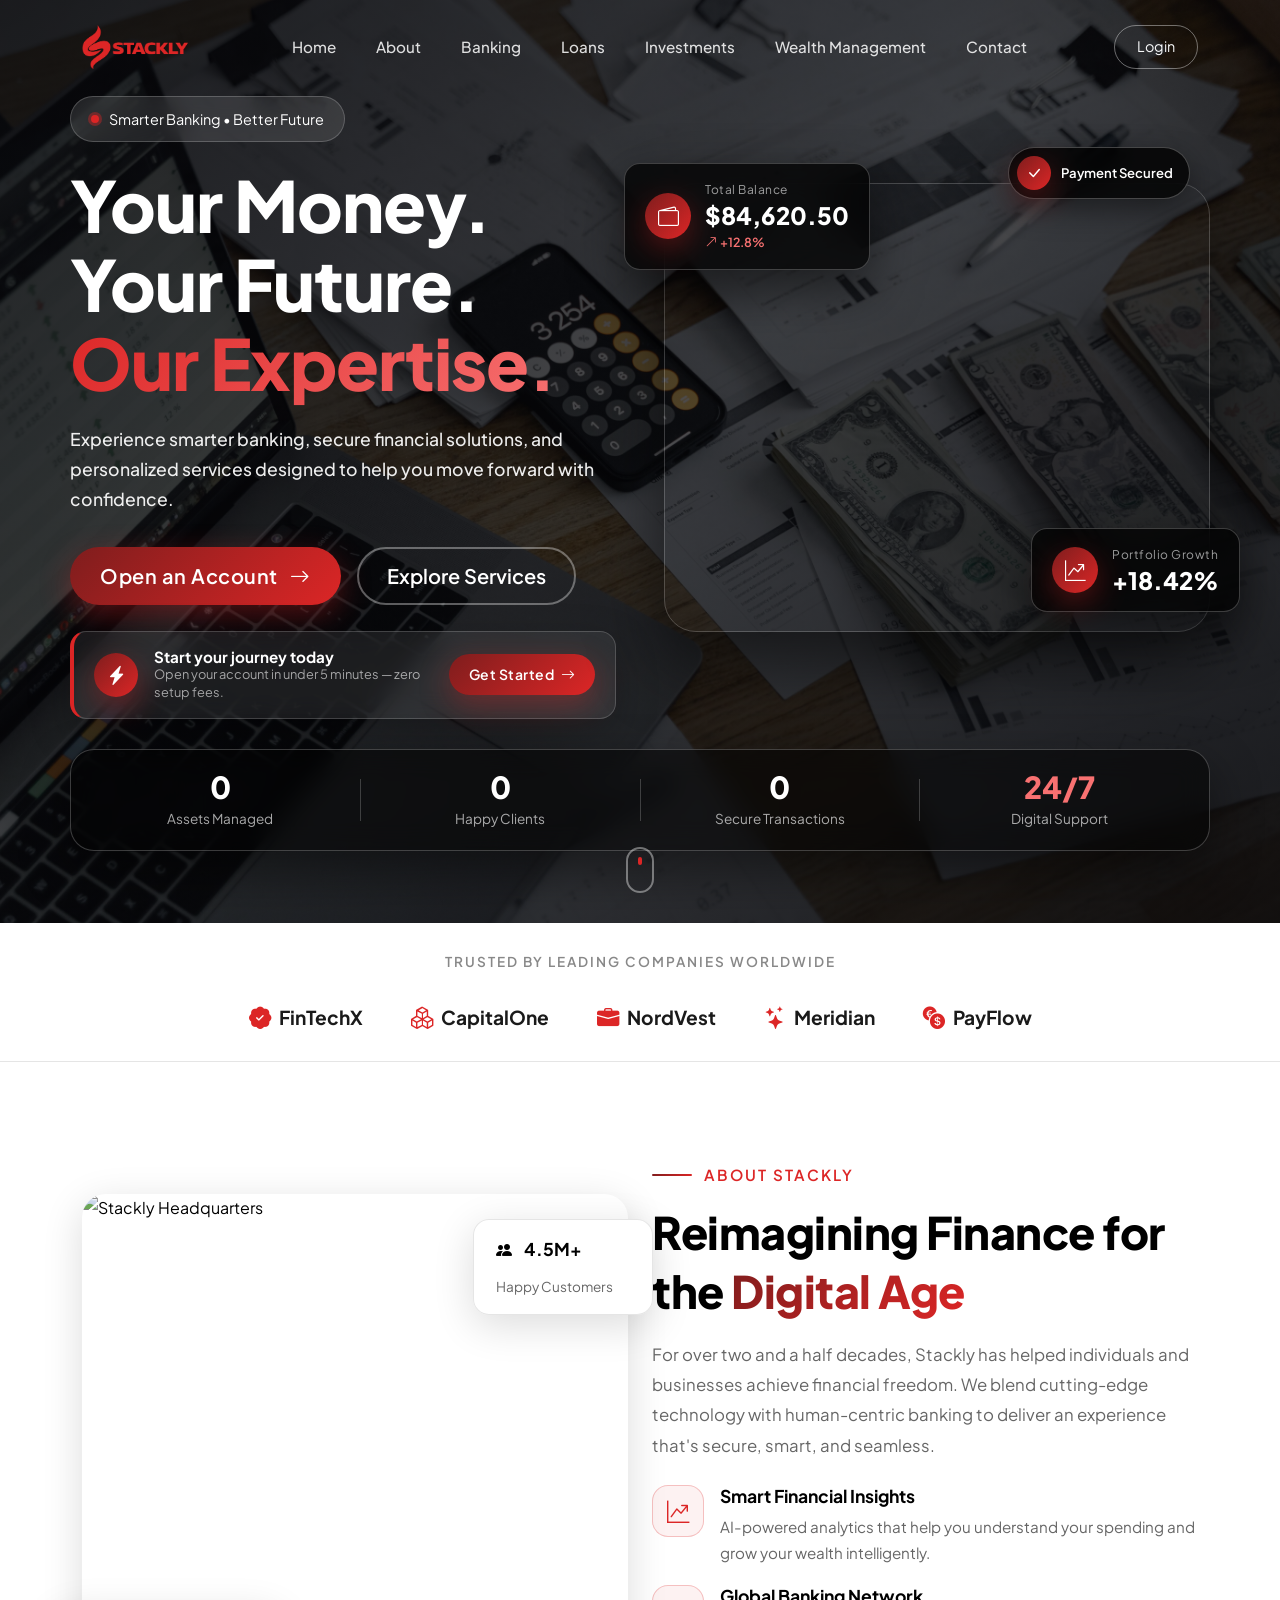
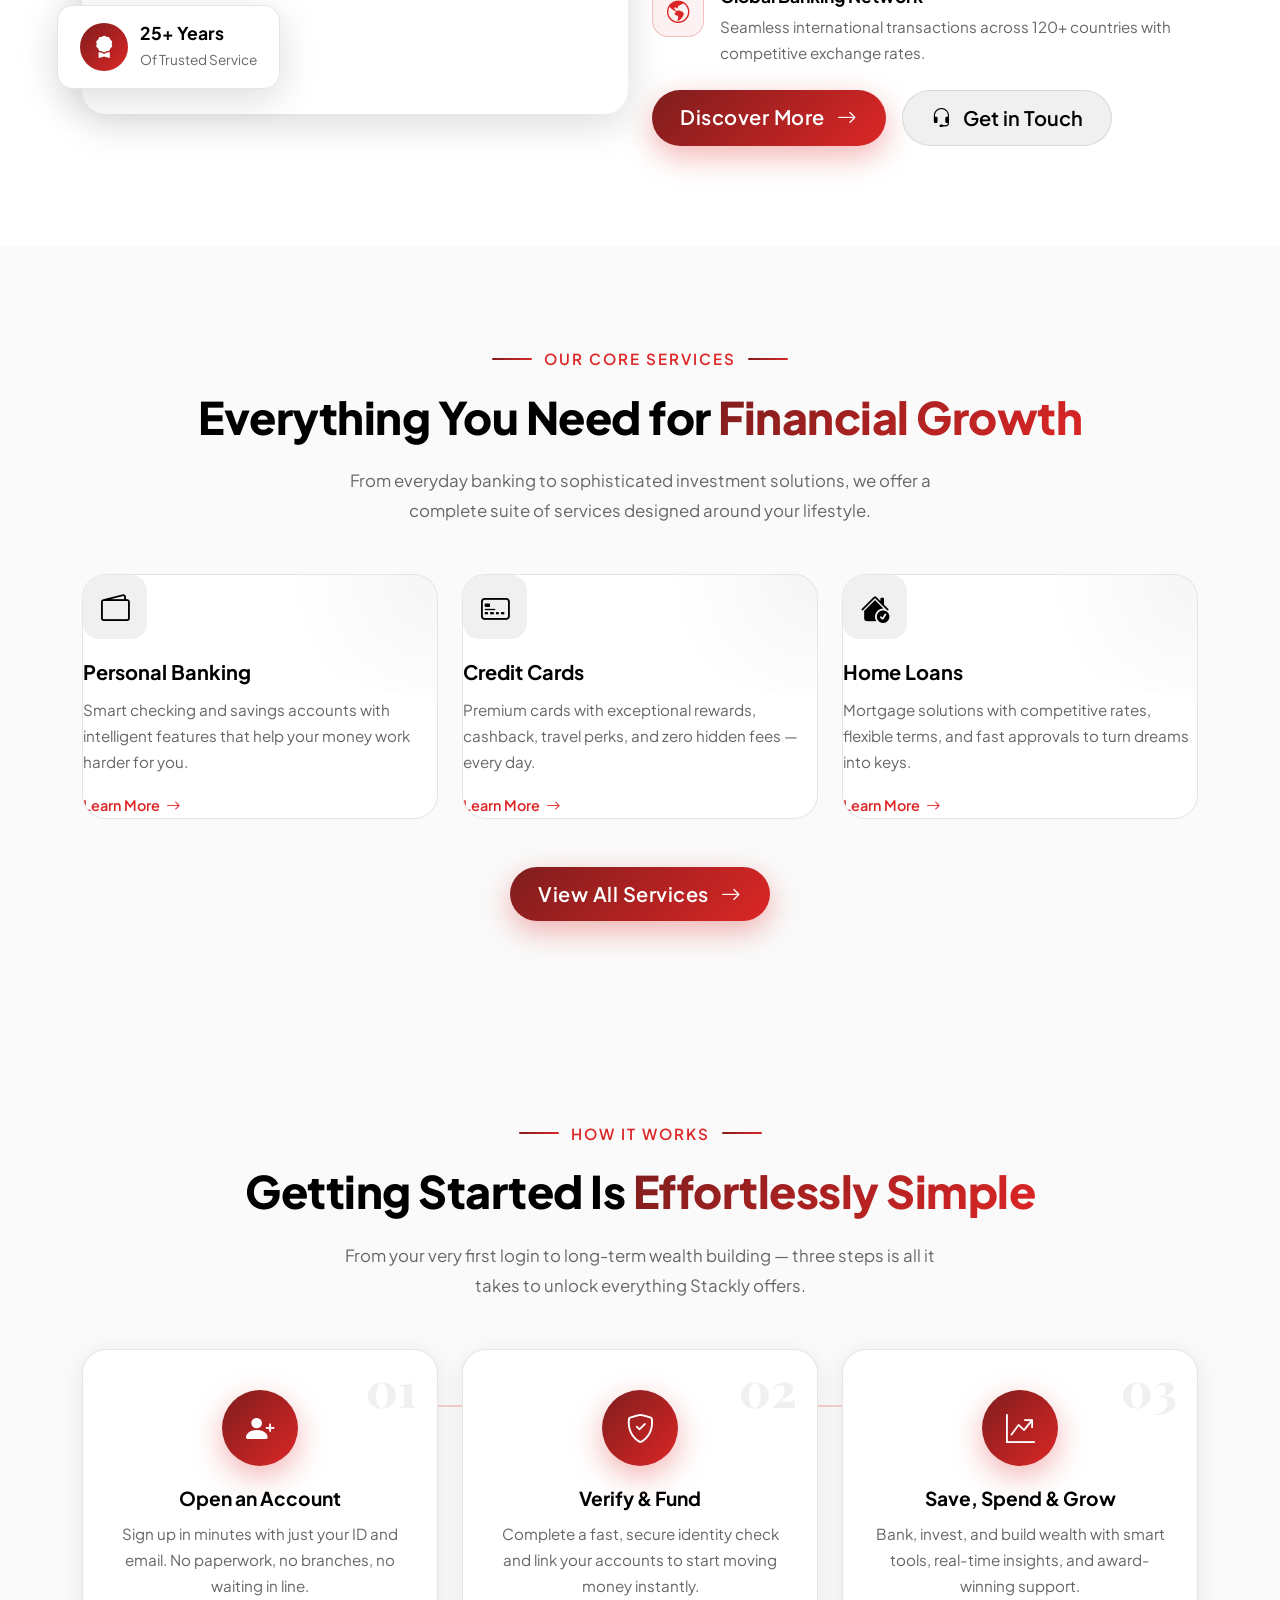
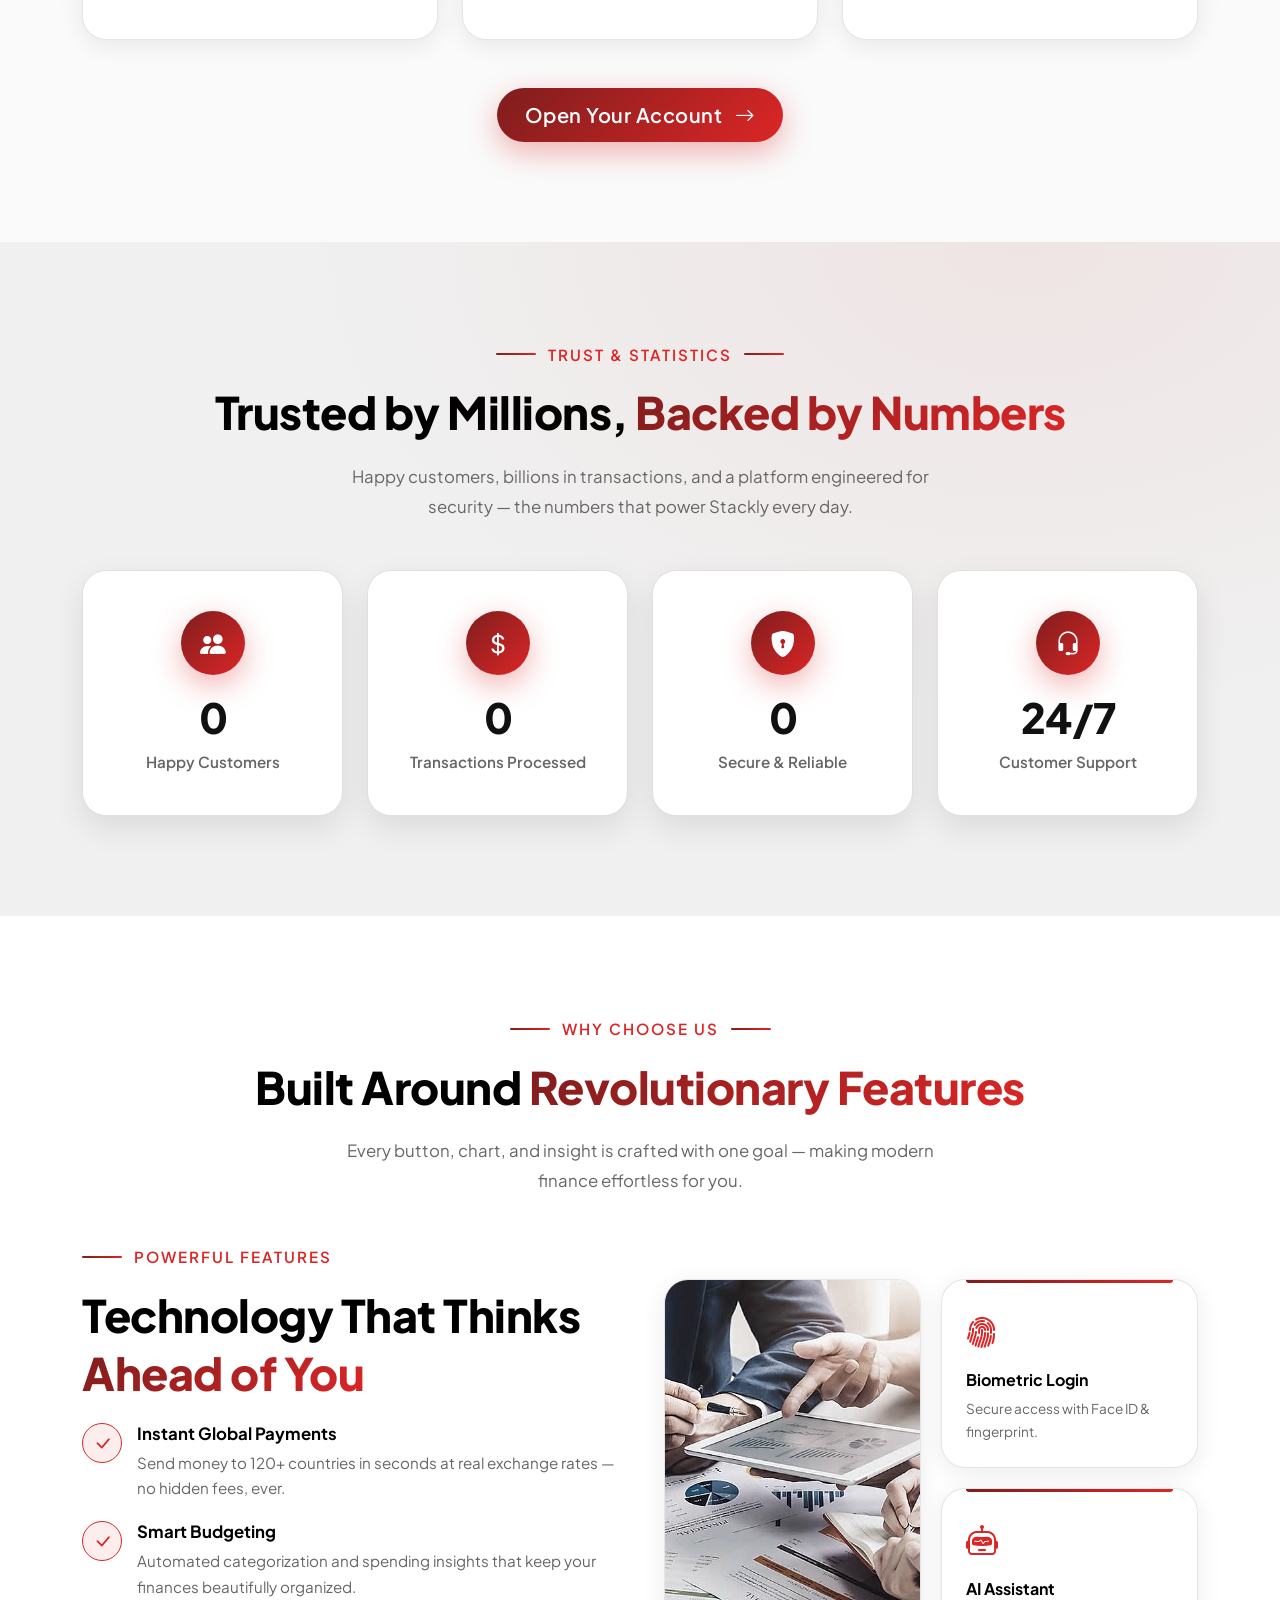
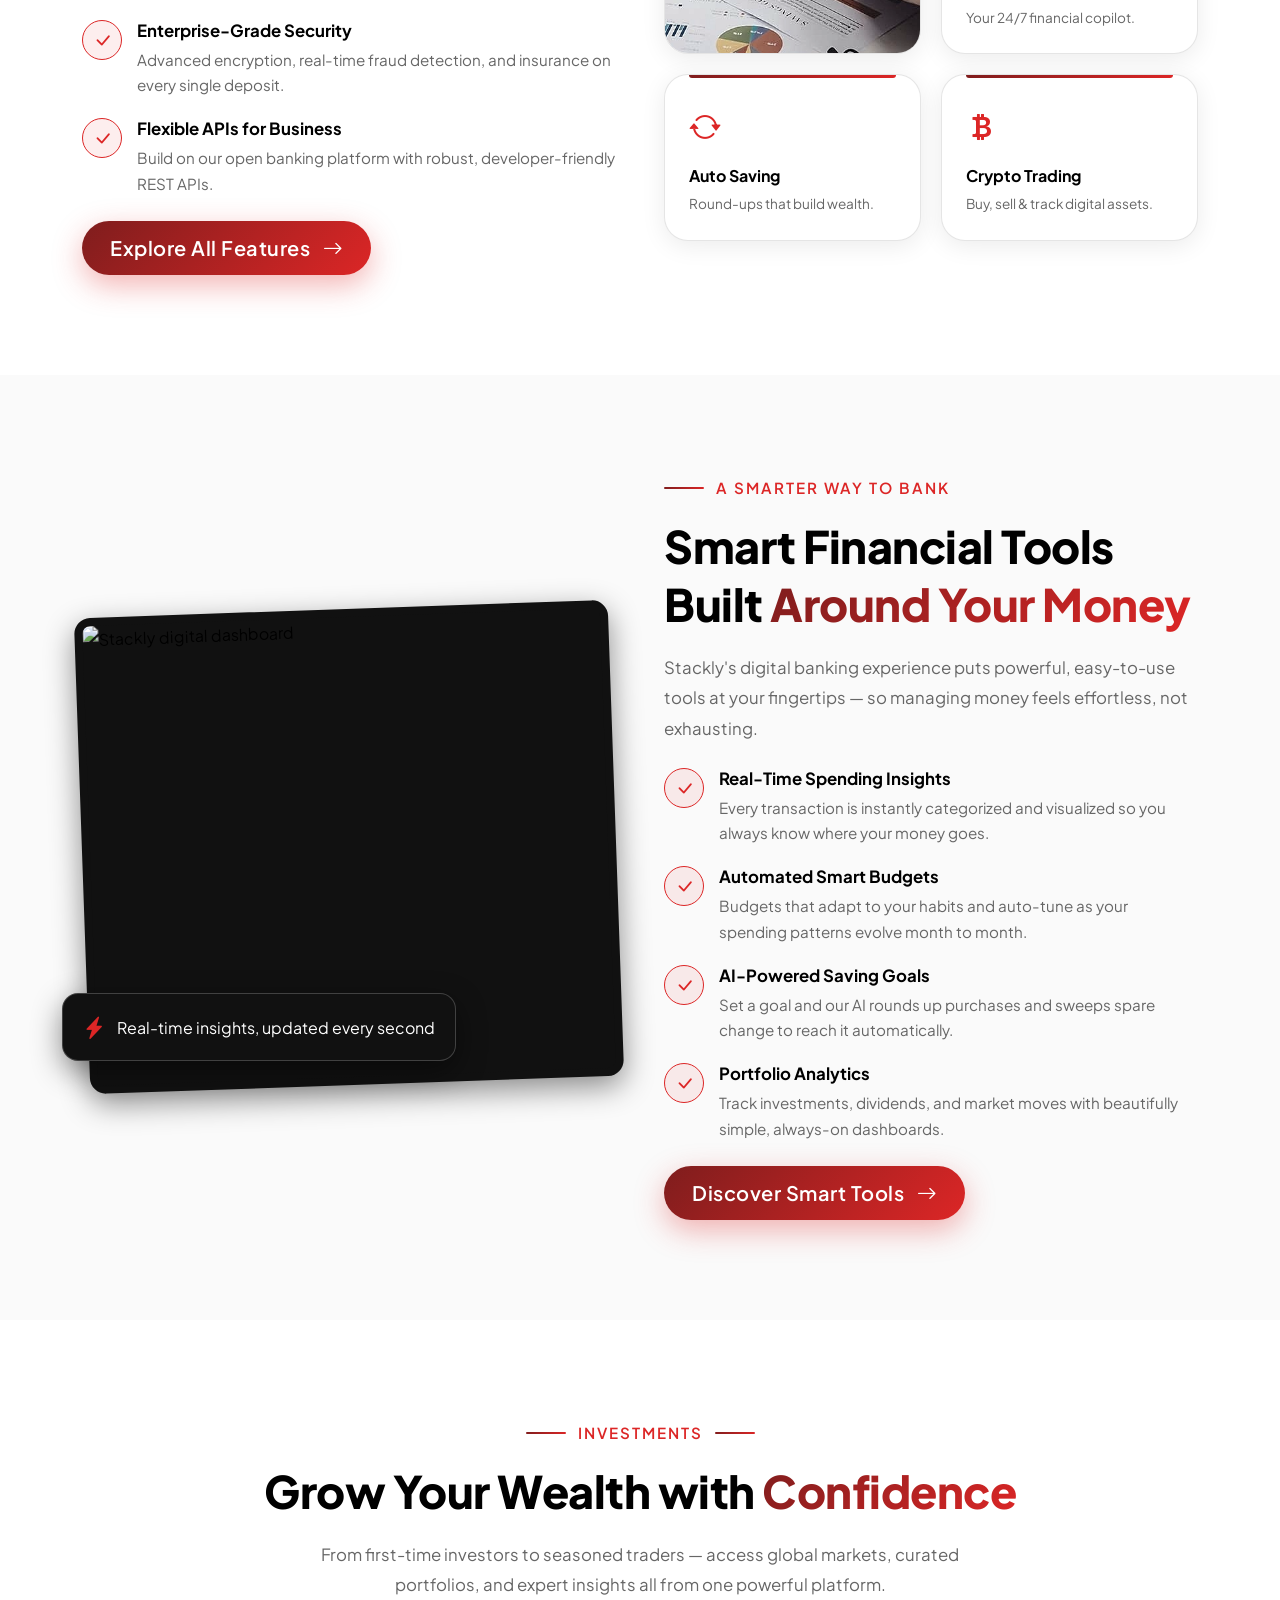
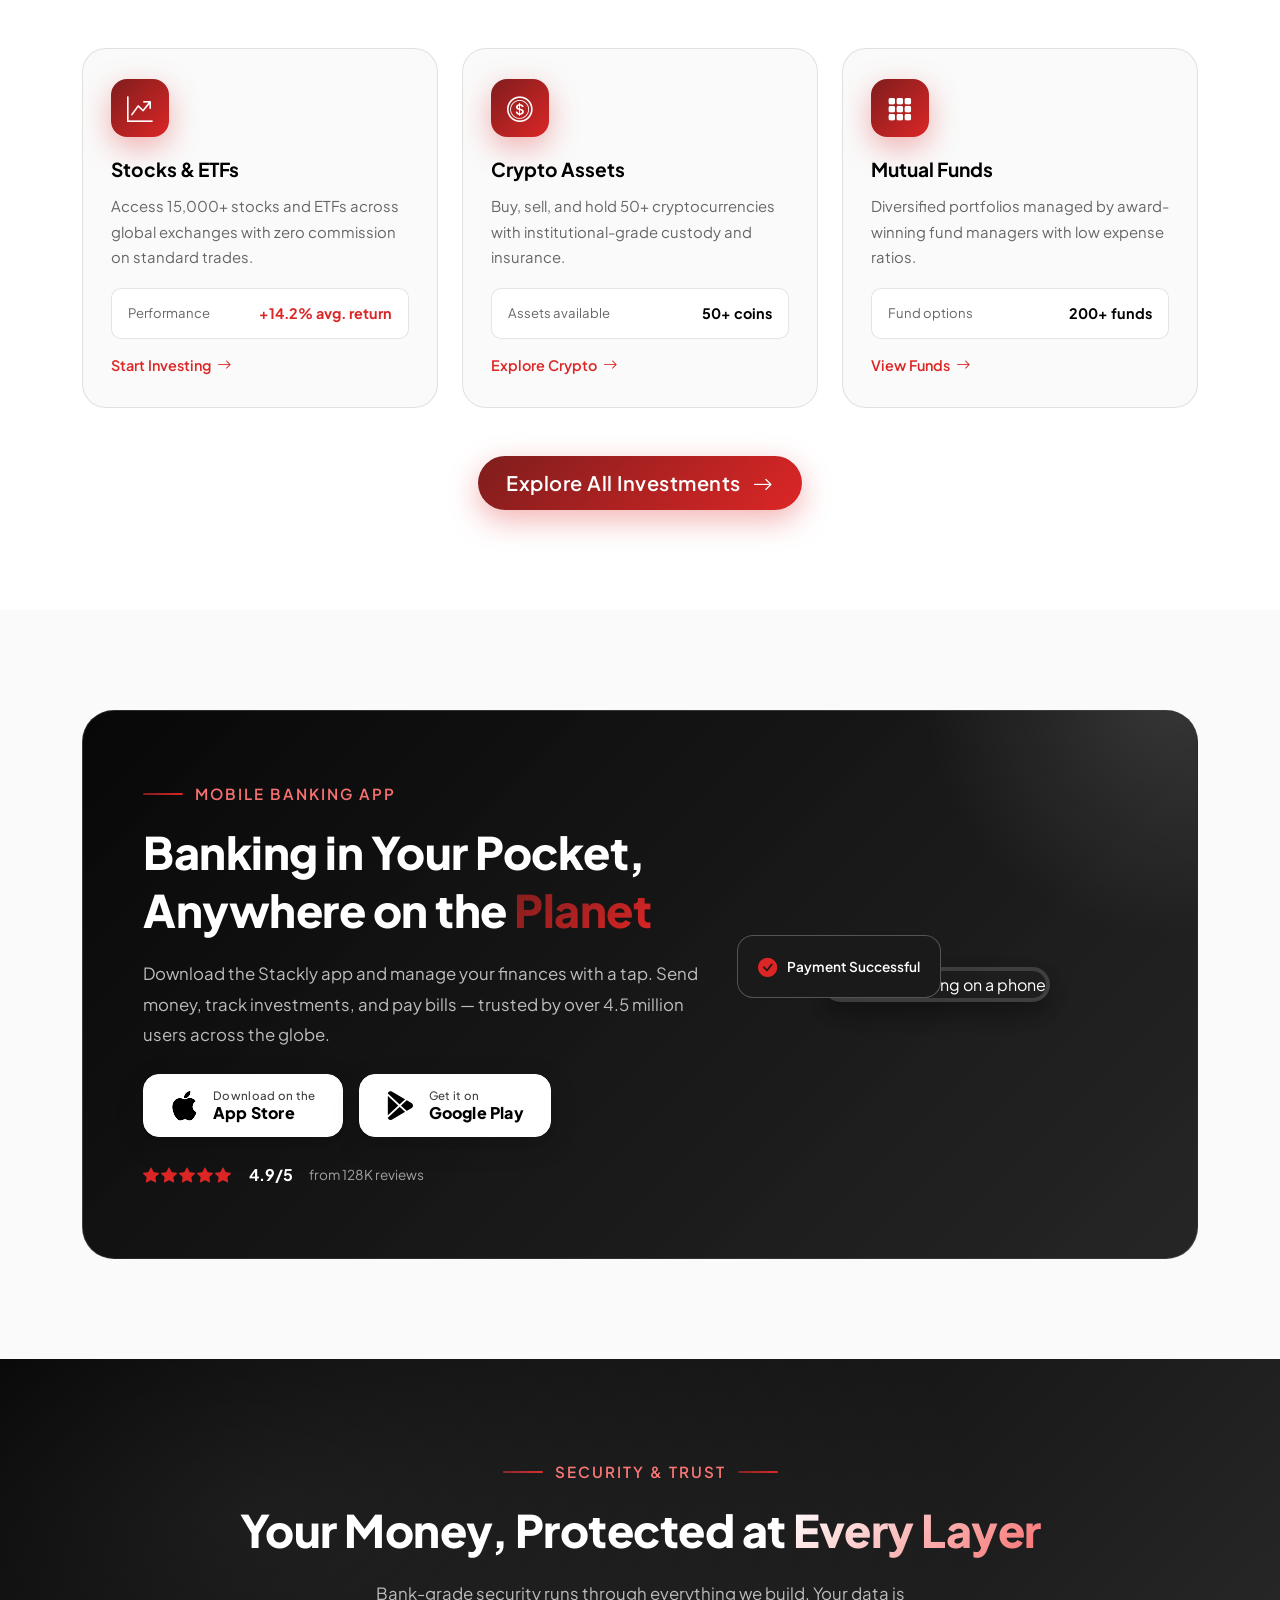
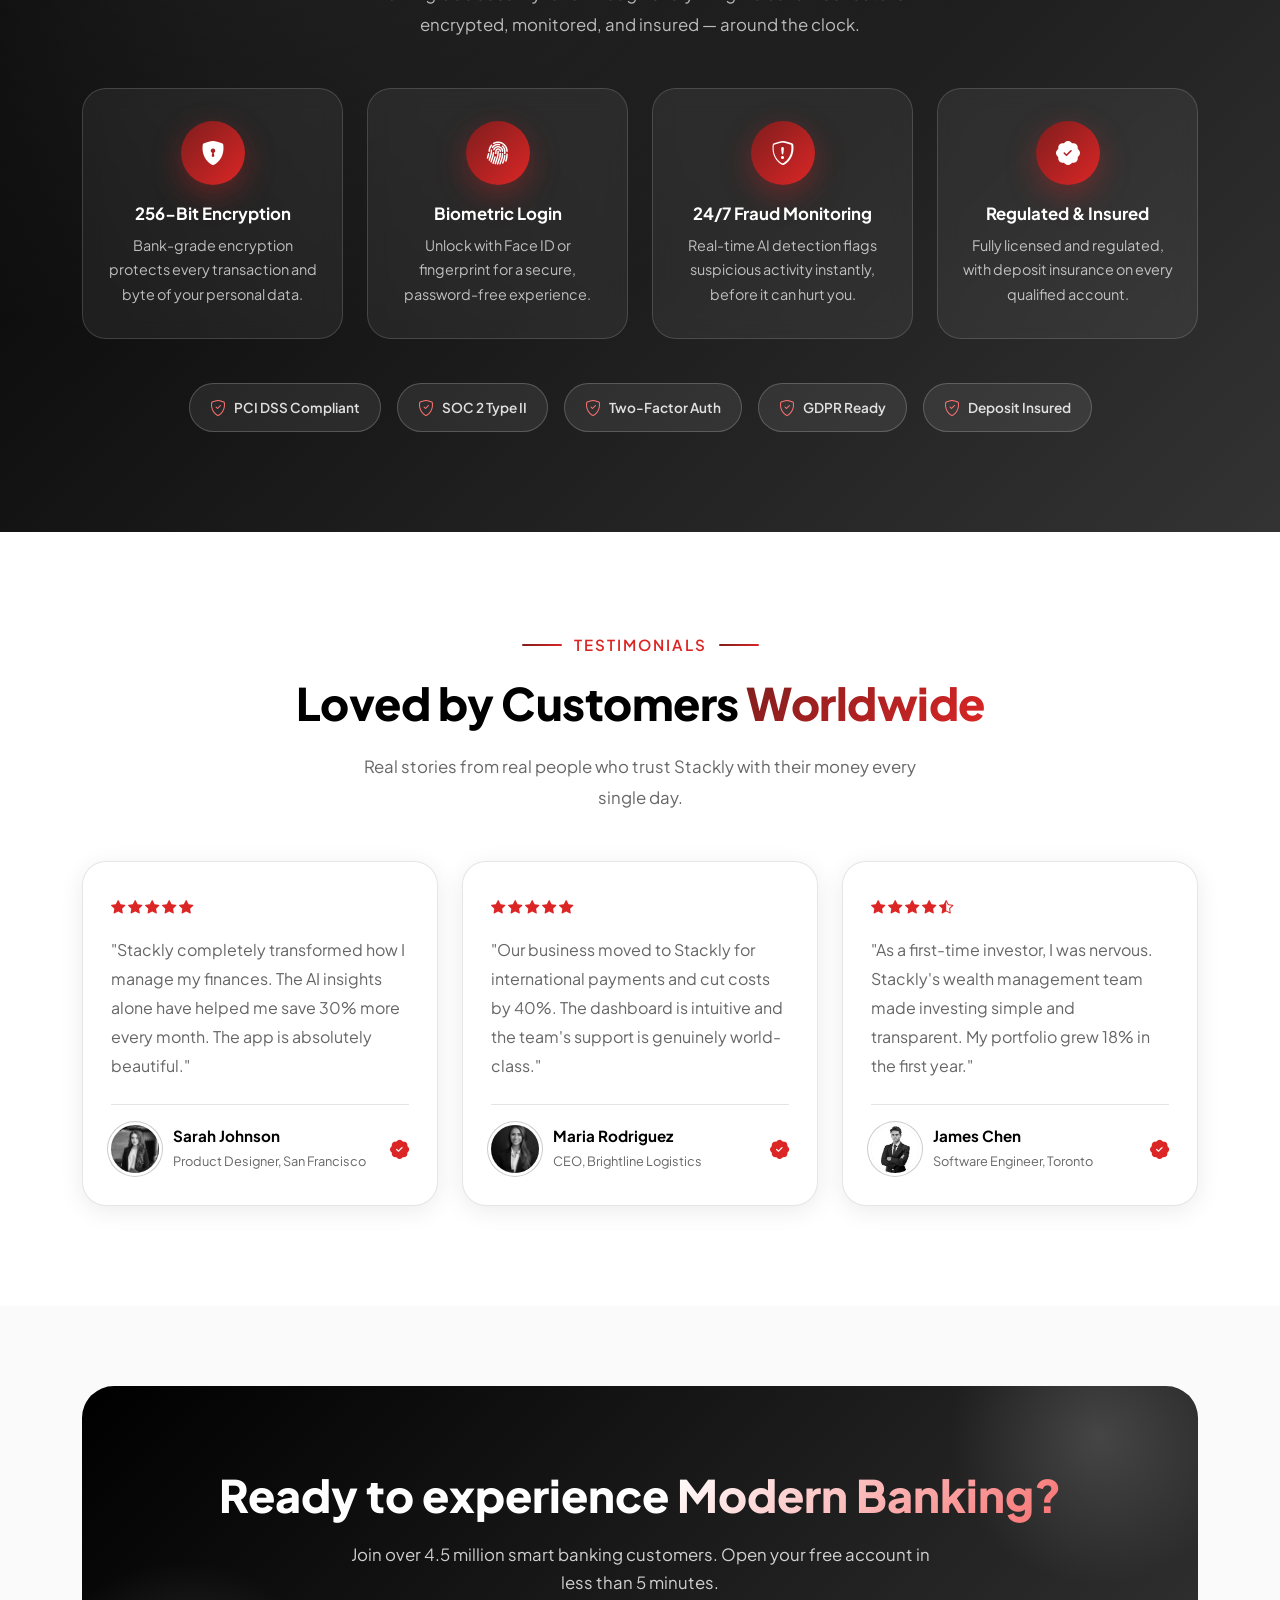
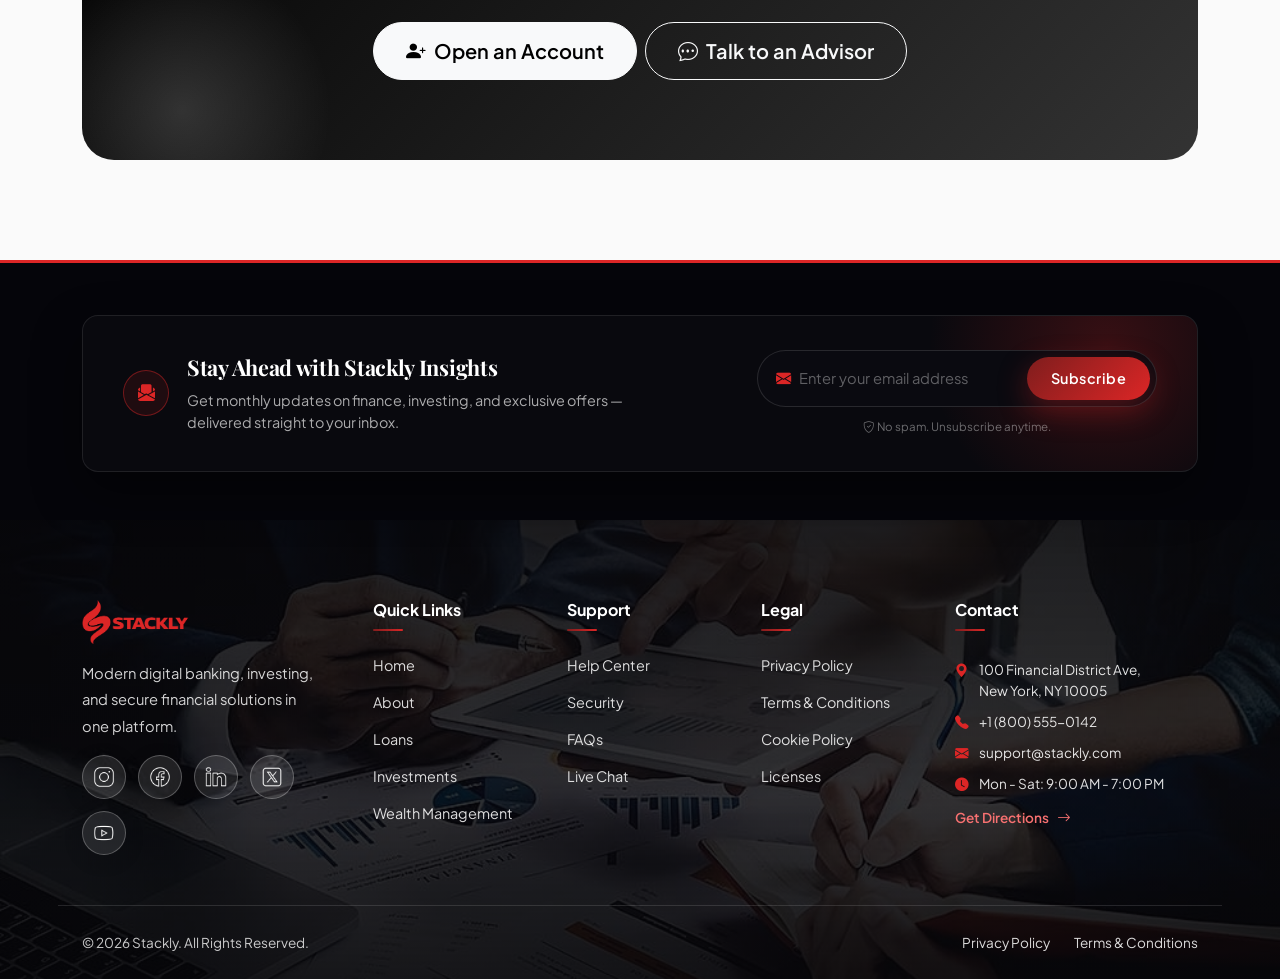
==== index.html @ 7e2a7819 "Add files via upload" ====
﻿<!DOCTYPE html>
<html lang="en">
<head>
    <meta charset="UTF-8">
    <meta name="viewport" content="width=device-width, initial-scale=1.0">
    <title>Stackly - Premium Banking & Finance</title>
    <meta name="description" content="Stackly - A modern, innovative banking and finance platform. Premium digital banking solutions.">
    <link rel="shortcut icon" href="https://img.icons8.com/fluency/48/bank-cards.webp" type="image/webp">

    <!-- Google Fonts -->
    <link rel="preconnect" href="https://fonts.googleapis.com">
    <link rel="preconnect" href="https://fonts.gstatic.com" crossorigin>
    <link href="https://fonts.googleapis.com/css2?family=Playfair+Display:wght@400;500;600;700&family=Plus+Jakarta+Sans:wght@300;400;500;600;700;800&display=swap" rel="stylesheet">

    <!-- Bootstrap 5 -->
    <link href="https://cdn.jsdelivr.net/npm/bootstrap@5.3.3/dist/css/bootstrap.min.css" rel="stylesheet">

    <!-- Bootstrap Icons -->
    <link rel="stylesheet" href="https://cdn.jsdelivr.net/npm/bootstrap-icons@1.11.3/font/bootstrap-icons.min.css">

    <!-- AOS (Animate On Scroll) -->
    <link rel="stylesheet" href="https://cdnjs.cloudflare.com/ajax/libs/aos/2.3.4/aos.css">

    <!-- Custom CSS -->
    <link rel="stylesheet" href="css/style.css">
</head>
<body>

    <!-- ================== SCROLL PROGRESS ================== -->
    <div id="scroll-progress"></div>

    <!-- ================== NAVBAR ================== -->
    <nav id="mainNav" class="navbar navbar-expand-lg fixed-top">
        <div class="container">
            <a class="navbar-brand" href="index.html">
                <img src="images/logo-red.webp" alt="Stackly" class="brand-logo">
            </a>
            <button class="navbar-toggler" type="button" data-bs-toggle="collapse" data-bs-target="#mainNavContent" aria-controls="mainNavContent" aria-expanded="false" aria-label="Toggle navigation">
                <span class="navbar-toggler-icon"></span>
            </button>
            <div class="collapse navbar-collapse" id="mainNavContent">
                <ul class="navbar-nav mx-auto mb-2 mb-lg-0">
                    <li class="nav-item"><a class="nav-link" href="index.html">Home</a></li>
                    <li class="nav-item"><a class="nav-link" href="about.html">About</a></li>
                    <li class="nav-item"><a class="nav-link" href="banking.html">Banking</a></li>
                    <li class="nav-item"><a class="nav-link" href="loans.html">Loans</a></li>
                    <li class="nav-item"><a class="nav-link" href="investments.html">Investments</a></li>
                    <li class="nav-item"><a class="nav-link" href="wealth.html">Wealth Management</a></li>
                    <li class="nav-item"><a class="nav-link" href="contact.html">Contact</a></li>
                </ul>
                <div class="d-flex flex-lg-row flex-column gap-2 align-items-center">
                    <a href="login.html" class="btn btn-outline-light btn-sm nav-btn">Login</a>
                </div>
            </div>
        </div>
    </nav>

    <!-- ================== HERO SECTION ================== -->
    <header id="home" class="hero-section">
        <div class="hero-background"></div>

        <div class="container hero-container">
            <div class="row align-items-center g-5">
                <!-- Left Content -->
                <div class="col-lg-6">
                    <div class="hero-badge glass">
                        <span class="pulse-dot"></span>
                        Smarter Banking &bull; Better Future
                    </div>
                    <h1 class="hero-title">
                        Your Money.<br>
                        Your Future.<br>
                        <span class="text-gradient">Our Expertise.</span>
                    </h1>
                    <p class="hero-subtitle">
                        Experience smarter banking, secure financial solutions, and personalized services designed to help you move forward with confidence.
                    </p>
                    <div class="d-flex flex-wrap gap-3 mt-4 hero-cta">
                        <a href="404.html" class="btn btn-primary-gradient btn-lg hero-btn">
                            Open an Account <i class="bi bi-arrow-right ms-2"></i>
                        </a>
                        <a href="404.html" class="btn btn-hero-outline btn-lg hero-btn">
                            Explore Services
                        </a>
                    </div>

                    <!-- CTA Strip -->
                    <div class="hero-cta-strip">
                        <div class="hero-cta-strip-icon">
                            <i class="bi bi-lightning-charge-fill"></i>
                        </div>
                        <div class="hero-cta-strip-text">
                            <strong>Start your journey today</strong>
                            <span>Open your account in under 5 minutes — zero setup fees.</span>
                        </div>
                        <a href="404.html" class="btn btn-primary-gradient btn-sm hero-cta-strip-btn">
                            Get Started <i class="bi bi-arrow-right ms-1"></i>
                        </a>
                    </div>
                </div>

                    <!-- Right Image + Floating Cards -->
                <div class="col-lg-6">
                    <div class="hero-dashboard">
                        <div class="hero-dashboard-img-wrap">
                            <video class="hero-dashboard-video" autoplay muted loop playsinline preload="auto" aria-hidden="true" disablepictureinpicture controlslist="nodownload noremoteplayback">
                                <source src="video.mp4" type="video/mp4">
                                Your browser does not support embedded video.
                            </video>
                        </div>

                        <!-- Floating Card 1 - Balance -->
                        <div class="dash-card balance-card-float">
                            <div class="dash-card-icon"><i class="bi bi-wallet2"></i></div>
                            <div class="dash-card-info">
                                <span class="dash-card-label">Total Balance</span>
                                <h4 class="dash-card-value">$84,620.50</h4>
                                <span class="dash-card-trend">
                                    <i class="bi bi-arrow-up-right"></i> +12.8%
                                </span>
                            </div>
                        </div>

                        <!-- Floating Card 2 - Investment -->
                        <div class="dash-card invest-card-float">
                            <div class="dash-card-icon"><i class="bi bi-graph-up-arrow"></i></div>
                            <div class="dash-card-info">
                                <span class="dash-card-label">Portfolio Growth</span>
                                <h4 class="dash-card-value">+18.42%</h4>
                            </div>
                        </div>

                        <!-- Small Circular Notification -->
                        <div class="dash-notification">
                            <div class="dash-notification-circle">
                                <i class="bi bi-check-lg"></i>
                            </div>
                            <span class="dash-notification-text">Payment Secured</span>
                        </div>
                    </div>
                </div>
            </div>

            <!-- Hero Stats Bar -->
            <div class="hero-stats-bar glass">
                <div class="hero-stat-item">
                    <h4 class="counter" data-prefix="$" data-target="2.4" data-suffix="B+">0</h4>
                    <span>Assets Managed</span>
                </div>
                <div class="hero-stat-bar-divider"></div>
                <div class="hero-stat-item">
                    <h4 class="counter" data-target="98" data-suffix="K+">0</h4>
                    <span>Happy Clients</span>
                </div>
                <div class="hero-stat-bar-divider"></div>
                <div class="hero-stat-item">
                    <h4 class="counter" data-target="99.9" data-suffix="%">0</h4>
                    <span>Secure Transactions</span>
                </div>
                <div class="hero-stat-bar-divider"></div>
                <div class="hero-stat-item">
                    <h4 class="hero-stat-value">24/7</h4>
                    <span>Digital Support</span>
                </div>
            </div>
        </div>

        <div class="hero-scroll-indicator">
            <div class="mouse">
                <div class="mouse-wheel"></div>
            </div>
        </div>
    </header>

    <!-- ================== BRANDS / PARTNERS ================== -->
    <section class="partner-section py-4">
        <div class="container">
            <div class="partners-text text-center mb-4">
                <span>Trusted by leading companies worldwide</span>
            </div>
            <div class="partners-row d-flex justify-content-center flex-wrap gap-5 align-items-center">
                <div class="partner-logo"><i class="bi bi-patch-check-fill"></i> FinTechX</div>
                <div class="partner-logo"><i class="bi bi-boxes"></i> CapitalOne</div>
                <div class="partner-logo"><i class="bi bi-briefcase-fill"></i> NordVest</div>
                <div class="partner-logo"><i class="bi bi-stars"></i> Meridian</div>
                <div class="partner-logo"><i class="bi bi-currency-exchange"></i> PayFlow</div>
            </div>
        </div>
    </section>

    <!-- ================== ABOUT PREVIEW ================== -->
    <section id="about" class="about-section section-padding">
        <div class="container">
            <div class="row align-items-center">
                <div class="col-lg-6" data-aos="fade-right">
                    <div class="about-image-wrap">
                        <img src="https://images.unsplash.com/photo-1486406146926-c627a92ad1ab?q=80&w=1200&auto=format&fit=crop" alt="Stackly Headquarters" class="about-main-img">
                        <div class="about-floating-card glass">
                            <div class="about-floating-icon"><i class="bi bi-award-fill"></i></div>
                            <div>
                                <h5>25+ Years</h5>
                                <span>Of Trusted Service</span>
                            </div>
                        </div>
                        <div class="about-floating-card-2 glass">
                            <i class="bi bi-people-fill"></i>
                            <h5>4.5M+</h5>
                            <span>Happy Customers</span>
                        </div>
                    </div>
                </div>
                <div class="col-lg-6 mt-5 mt-lg-0" data-aos="fade-left">
                    <div class="section-label">
                        <span class="label-line"></span> About Stackly
                    </div>
                    <h2 class="section-title">
                        Reimagining Finance for the <span class="text-gradient">Digital Age</span>
                    </h2>
                    <p class="section-desc">
                        For over two and a half decades, Stackly has helped individuals and businesses achieve financial freedom. We blend cutting-edge technology with human-centric banking to deliver an experience that's secure, smart, and seamless.
                    </p>
                    <div class="about-features mt-4">
                        <div class="about-feature-item">
                            <div class="about-feature-icon"><i class="bi bi-graph-up-arrow"></i></div>
                            <div>
                                <h5>Smart Financial Insights</h5>
                                <p>AI-powered analytics that help you understand your spending and grow your wealth intelligently.</p>
                            </div>
                        </div>
                        <div class="about-feature-item">
                            <div class="about-feature-icon"><i class="bi bi-globe-americas"></i></div>
                            <div>
                                <h5>Global Banking Network</h5>
                                <p>Seamless international transactions across 120+ countries with competitive exchange rates.</p>
                            </div>
                        </div>
                    </div>
                    <div class="d-flex flex-wrap gap-3 mt-4">
                        <a href="404.html" class="btn btn-primary-gradient btn-lg">
                            Discover More <i class="bi bi-arrow-right ms-2"></i>
                        </a>
                        <a href="404.html" class="btn btn-glass btn-lg" style="color:var(--text-dark); border:1px solid var(--border-light); background:var(--gray-100);">
                            <i class="bi bi-headset me-2"></i> Get in Touch
                        </a>
                    </div>
                </div>
            </div>
        </div>
    </section>

    <!-- ================== BANKING / SERVICES PREVIEW ================== -->
    <section id="banking" class="services-section section-padding">
        <div class="container">
            <div class="text-center mb-5" data-aos="fade-up">
                <div class="section-label justify-content-center">
                    <span class="label-line"></span> Our Core Services <span class="label-line"></span>
                </div>
                <h2 class="section-title">
                    Everything You Need for <span class="text-gradient">Financial Growth</span>
                </h2>
                <p class="section-desc mx-auto" style="max-width: 600px;">
                    From everyday banking to sophisticated investment solutions, we offer a complete suite of services designed around your lifestyle.
                </p>
            </div>
            <div class="row g-4">
                <div class="col-md-6 col-lg-4" data-aos="fade-up" data-aos-delay="0">
                    <div class="service-card">
                        <div class="service-icon"><i class="bi bi-wallet2"></i></div>
                        <h4>Personal Banking</h4>
                        <p>Smart checking and savings accounts with intelligent features that help your money work harder for you.</p>
                        <a href="404.html" class="service-link">Learn More <i class="bi bi-arrow-right"></i></a>
                    </div>
                </div>
                <div class="col-md-6 col-lg-4" data-aos="fade-up" data-aos-delay="100">
                    <div class="service-card">
                        <div class="service-icon"><i class="bi bi-credit-card-2-front"></i></div>
                        <h4>Credit Cards</h4>
                        <p>Premium cards with exceptional rewards, cashback, travel perks, and zero hidden fees — every day.</p>
                        <a href="404.html" class="service-link">Learn More <i class="bi bi-arrow-right"></i></a>
                    </div>
                </div>
                <div class="col-md-6 col-lg-4" data-aos="fade-up" data-aos-delay="200">
                    <div class="service-card">
                        <div class="service-icon"><i class="bi bi-house-check-fill"></i></div>
                        <h4>Home Loans</h4>
                        <p>Mortgage solutions with competitive rates, flexible terms, and fast approvals to turn dreams into keys.</p>
                        <a href="404.html" class="service-link">Learn More <i class="bi bi-arrow-right"></i></a>
                    </div>
                </div>
            </div>
            <div class="text-center mt-5" data-aos="fade-up">
                <a href="404.html" class="btn btn-primary-gradient btn-lg">
                    View All Services <i class="bi bi-arrow-right ms-2"></i>
                </a>
            </div>
        </div>
    </section>

    <!-- ================== HOW IT WORKS / STEPS ================== -->
    <section id="how-it-works" class="steps-section section-padding">
        <div class="container">
            <div class="text-center mb-5" data-aos="fade-up">
                <div class="section-label justify-content-center">
                    <span class="label-line"></span> How It Works <span class="label-line"></span>
                </div>
                <h2 class="section-title">
                    Getting Started Is <span class="text-gradient">Effortlessly Simple</span>
                </h2>
                <p class="section-desc mx-auto" style="max-width: 600px;">
                    From your very first login to long-term wealth building — three steps is all it takes to unlock everything Stackly offers.
                </p>
            </div>
            <div class="row g-4 steps-grid">
                <div class="col-md-4" data-aos="fade-up" data-aos-delay="0">
                    <div class="step-card">
                        <span class="step-number">01</span>
                        <div class="step-icon"><i class="bi bi-person-plus-fill"></i></div>
                        <h4>Open an Account</h4>
                        <p>Sign up in minutes with just your ID and email. No paperwork, no branches, no waiting in line.</p>
                    </div>
                </div>
                <div class="col-md-4" data-aos="fade-up" data-aos-delay="150">
                    <div class="step-card">
                        <span class="step-number">02</span>
                        <div class="step-icon"><i class="bi bi-shield-check"></i></div>
                        <h4>Verify &amp; Fund</h4>
                        <p>Complete a fast, secure identity check and link your accounts to start moving money instantly.</p>
                    </div>
                </div>
                <div class="col-md-4" data-aos="fade-up" data-aos-delay="300">
                    <div class="step-card">
                        <span class="step-number">03</span>
                        <div class="step-icon"><i class="bi bi-graph-up-arrow"></i></div>
                        <h4>Save, Spend &amp; Grow</h4>
                        <p>Bank, invest, and build wealth with smart tools, real-time insights, and award-winning support.</p>
                    </div>
                </div>
            </div>
            <div class="text-center mt-5" data-aos="fade-up">
                <a href="404.html" class="btn btn-primary-gradient btn-lg">
                    Open Your Account <i class="bi bi-arrow-right ms-2"></i>
                </a>
            </div>
        </div>
    </section>

    <!-- ================== TRUST & STATISTICS ================== -->
    <section id="trust-stats" class="trust-stats-section section-padding">
        <div class="container">
            <div class="text-center mb-5" data-aos="fade-up">
                <div class="section-label justify-content-center">
                    <span class="label-line"></span> Trust &amp; Statistics <span class="label-line"></span>
                </div>
                <h2 class="section-title">
                    Trusted by Millions, <span class="text-gradient">Backed by Numbers</span>
                </h2>
                <p class="section-desc mx-auto" style="max-width: 600px;">
                    Happy customers, billions in transactions, and a platform engineered for security — the numbers that power Stackly every day.
                </p>
            </div>
            <div class="trust-stats-grid">
                <div class="trust-stat-card" data-aos="fade-up" data-aos-delay="0">
                    <div class="trust-stat-icon"><i class="bi bi-people-fill"></i></div>
                    <h2 class="counter" data-target="1" data-suffix="M+">0</h2>
                    <span>Happy Customers</span>
                </div>
                <div class="trust-stat-card" data-aos="fade-up" data-aos-delay="100">
                    <div class="trust-stat-icon"><i class="bi bi-currency-dollar"></i></div>
                    <h2 class="counter" data-target="5" data-prefix="$" data-suffix="B+">0</h2>
                    <span>Transactions Processed</span>
                </div>
                <div class="trust-stat-card" data-aos="fade-up" data-aos-delay="200">
                    <div class="trust-stat-icon"><i class="bi bi-shield-lock-fill"></i></div>
                    <h2 class="counter" data-target="99.9" data-suffix="%">0</h2>
                    <span>Secure &amp; Reliable</span>
                </div>
                <div class="trust-stat-card" data-aos="fade-up" data-aos-delay="300">
                    <div class="trust-stat-icon"><i class="bi bi-headset"></i></div>
                    <h2>24/7</h2>
                    <span>Customer Support</span>
                </div>
            </div>
        </div>
    </section>

    <!-- ================== FEATURES / WHY CHOOSE US ================== -->
    <section id="features" class="features-section section-padding">
        <div class="container">
            <div class="text-center mb-5">
                <div class="section-label justify-content-center">
                    <span class="label-line"></span> Why Choose Us <span class="label-line"></span>
                </div>
                <h2 class="section-title">
                    Built Around <span class="text-gradient">Revolutionary Features</span>
                </h2>
                <p class="section-desc mx-auto" style="max-width: 600px;">
                    Every button, chart, and insight is crafted with one goal — making modern finance effortless for you.
                </p>
            </div>

            <div class="row align-items-center g-5">
                <div class="col-lg-6 order-lg-2">
                    <div class="feature-grid">
                        <div class="feature-tile feature-tile-main">
                            <img src="images/f1.webp" alt="Stackly mobile banking app interface" loading="lazy">
                        </div>
                        <div class="feature-tile glass" style="--delay: 0s;">
                            <i class="bi bi-fingerprint"></i>
                            <h5>Biometric Login</h5>
                            <p>Secure access with Face ID &amp; fingerprint.</p>
                        </div>
                        <div class="feature-tile glass" style="--delay: .1s;">
                            <i class="bi bi-robot"></i>
                            <h5>AI Assistant</h5>
                            <p>Your 24/7 financial copilot.</p>
                        </div>
                        <div class="feature-tile glass" style="--delay: .2s;">
                            <i class="bi bi-arrow-repeat"></i>
                            <h5>Auto Saving</h5>
                            <p>Round-ups that build wealth.</p>
                        </div>
                        <div class="feature-tile glass" style="--delay: .3s;">
                            <i class="bi bi-currency-bitcoin"></i>
                            <h5>Crypto Trading</h5>
                            <p>Buy, sell &amp; track digital assets.</p>
                        </div>
                    </div>
                </div>
                <div class="col-lg-6 order-lg-1">
                    <div class="section-label">
                        <span class="label-line"></span> Powerful Features
                    </div>
                    <h2 class="section-title">
                        Technology That Thinks <span class="text-gradient">Ahead of You</span>
                    </h2>
                    <div class="feature-list">
                        <div class="feature-item">
                            <div class="feature-check"><i class="bi bi-check-lg"></i></div>
                            <div>
                                <h5>Instant Global Payments</h5>
                                <p>Send money to 120+ countries in seconds at real exchange rates — no hidden fees, ever.</p>
                            </div>
                        </div>
                        <div class="feature-item">
                            <div class="feature-check"><i class="bi bi-check-lg"></i></div>
                            <div>
                                <h5>Smart Budgeting</h5>
                                <p>Automated categorization and spending insights that keep your finances beautifully organized.</p>
                            </div>
                        </div>
                        <div class="feature-item">
                            <div class="feature-check"><i class="bi bi-check-lg"></i></div>
                            <div>
                                <h5>Enterprise-Grade Security</h5>
                                <p>Advanced encryption, real-time fraud detection, and insurance on every single deposit.</p>
                            </div>
                        </div>
                        <div class="feature-item">
                            <div class="feature-check"><i class="bi bi-check-lg"></i></div>
                            <div>
                                <h5>Flexible APIs for Business</h5>
                                <p>Build on our open banking platform with robust, developer-friendly REST APIs.</p>
                            </div>
                        </div>
                    </div>
                    <div class="mt-4">
                        <a href="404.html" class="btn btn-primary-gradient btn-lg">Explore All Features <i class="bi bi-arrow-right ms-2"></i></a>
                    </div>
                </div>
            </div>
        </div>
    </section>

    <!-- ================== DIGITAL EXPERIENCE & SMART TOOLS ================== -->
    <section id="digital" class="digital-section section-padding">
        <div class="container">
            <div class="row align-items-center g-5">
                <div class="col-lg-6" data-aos="fade-right">
                    <div class="digital-visual">
                        <div class="digital-frame">
                            <img src="https://images.unsplash.com/photo-1551288049-bebda4e38f71?q=80&w=1000&auto=format&fit=crop" alt="Stackly digital dashboard" loading="lazy">
                        </div>
                        <div class="digital-float-card">
                            <i class="bi bi-lightning-charge-fill"></i>
                            <span>Real-time insights, updated every second</span>
                        </div>
                    </div>
                </div>
                <div class="col-lg-6" data-aos="fade-left">
                    <div class="section-label">
                        <span class="label-line"></span> A Smarter Way to Bank
                    </div>
                    <h2 class="section-title">
                        Smart Financial Tools Built <span class="text-gradient">Around Your Money</span>
                    </h2>
                    <p class="section-desc">
                        Stackly's digital banking experience puts powerful, easy-to-use tools at your fingertips — so managing money feels effortless, not exhausting.
                    </p>
                    <div class="feature-list mt-4">
                        <div class="feature-item">
                            <div class="feature-check"><i class="bi bi-check-lg"></i></div>
                            <div>
                                <h5>Real-Time Spending Insights</h5>
                                <p>Every transaction is instantly categorized and visualized so you always know where your money goes.</p>
                            </div>
                        </div>
                        <div class="feature-item">
                            <div class="feature-check"><i class="bi bi-check-lg"></i></div>
                            <div>
                                <h5>Automated Smart Budgets</h5>
                                <p>Budgets that adapt to your habits and auto-tune as your spending patterns evolve month to month.</p>
                            </div>
                        </div>
                        <div class="feature-item">
                            <div class="feature-check"><i class="bi bi-check-lg"></i></div>
                            <div>
                                <h5>AI-Powered Saving Goals</h5>
                                <p>Set a goal and our AI rounds up purchases and sweeps spare change to reach it automatically.</p>
                            </div>
                        </div>
                        <div class="feature-item">
                            <div class="feature-check"><i class="bi bi-check-lg"></i></div>
                            <div>
                                <h5>Portfolio Analytics</h5>
                                <p>Track investments, dividends, and market moves with beautifully simple, always-on dashboards.</p>
                            </div>
                        </div>
                    </div>
                    <div class="mt-4">
                        <a href="404.html" class="btn btn-primary-gradient btn-lg">Discover Smart Tools <i class="bi bi-arrow-right ms-2"></i></a>
                    </div>
                </div>
            </div>
        </div>
    </section>

    <!-- ================== INVESTMENTS PREVIEW ================== -->
    <section id="investments" class="investments-section section-padding">
        <div class="container">
            <div class="text-center mb-5" data-aos="fade-up">
                <div class="section-label justify-content-center">
                    <span class="label-line"></span> Investments <span class="label-line"></span>
                </div>
                <h2 class="section-title">
                    Grow Your Wealth with <span class="text-gradient">Confidence</span>
                </h2>
                <p class="section-desc mx-auto" style="max-width: 640px;">
                    From first-time investors to seasoned traders — access global markets, curated portfolios, and expert insights all from one powerful platform.
                </p>
            </div>
            <div class="row g-4">
                <div class="col-lg-4 col-md-6" data-aos="fade-up" data-aos-delay="0">
                    <div class="investment-card">
                        <div class="investment-icon"><i class="bi bi-graph-up-arrow"></i></div>
                        <h4>Stocks &amp; ETFs</h4>
                        <p>Access 15,000+ stocks and ETFs across global exchanges with zero commission on standard trades.</p>
                        <div class="investment-metric">
                            <span>Performance</span>
                            <strong class="invest-positive">+14.2% avg. return</strong>
                        </div>
                        <a href="404.html" class="service-link">Start Investing <i class="bi bi-arrow-right"></i></a>
                    </div>
                </div>
                <div class="col-lg-4 col-md-6" data-aos="fade-up" data-aos-delay="100">
                    <div class="investment-card">
                        <div class="investment-icon"><i class="bi bi-coin"></i></div>
                        <h4>Crypto Assets</h4>
                        <p>Buy, sell, and hold 50+ cryptocurrencies with institutional-grade custody and insurance.</p>
                        <div class="investment-metric">
                            <span>Assets available</span>
                            <strong>50+ coins</strong>
                        </div>
                        <a href="404.html" class="service-link">Explore Crypto <i class="bi bi-arrow-right"></i></a>
                    </div>
                </div>
                <div class="col-lg-4 col-md-6" data-aos="fade-up" data-aos-delay="200">
                    <div class="investment-card">
                        <div class="investment-icon"><i class="bi bi-grid-3x3-gap-fill"></i></div>
                        <h4>Mutual Funds</h4>
                        <p>Diversified portfolios managed by award-winning fund managers with low expense ratios.</p>
                        <div class="investment-metric">
                            <span>Fund options</span>
                            <strong>200+ funds</strong>
                        </div>
                        <a href="404.html" class="service-link">View Funds <i class="bi bi-arrow-right"></i></a>
                    </div>
                </div>
            </div>
            <div class="text-center mt-5" data-aos="fade-up">
                <a href="404.html" class="btn btn-primary-gradient btn-lg">
                    Explore All Investments <i class="bi bi-arrow-right ms-2"></i>
                </a>
            </div>
        </div>
    </section>

    <!-- ================== APP / DOWNLOAD SECTION ================== -->
    <section class="app-section">
        <div class="container">
            <div class="app-banner glass-deep">
                <div class="row align-items-center">
                    <div class="col-lg-7" data-aos="fade-right">
                        <div class="section-label">
                            <span class="label-line"></span> Mobile Banking App
                        </div>
                        <h2 class="section-title">
                            Banking in Your Pocket,<br>Anywhere on the <span class="text-gradient">Planet</span>
                        </h2>
                        <p class="section-desc mb-4">
                            Download the Stackly app and manage your finances with a tap. Send money, track investments, and pay bills — trusted by over 4.5 million users across the globe.
                        </p>
                        <div class="d-flex flex-wrap gap-3 app-buttons">
                            <a href="404.html" class="app-store-btn">
                                <i class="bi bi-apple"></i>
                                <span><small>Download on the</small><strong>App Store</strong></span>
                            </a>
                            <a href="404.html" class="app-store-btn">
                                <i class="bi bi-google-play"></i>
                                <span><small>Get it on</small><strong>Google Play</strong></span>
                            </a>
                        </div>
                        <div class="app-rating mt-4 d-flex align-items-center gap-3">
                            <div class="stars">
                                <i class="bi bi-star-fill"></i><i class="bi bi-star-fill"></i><i class="bi bi-star-fill"></i><i class="bi bi-star-fill"></i><i class="bi bi-star-fill"></i>
                            </div>
                            <strong>4.9/5</strong>
                            <span class="text-muted">from 128K reviews</span>
                        </div>
                    </div>
                    <div class="col-lg-5 d-none d-lg-block" data-aos="fade-left">
                        <div class="app-visual">
                            <img src="https://images.unsplash.com/photo-1556742049-0cfed4f6a45d?q=80&w=700&auto=format&fit=crop" alt="Mobile banking on a phone" loading="lazy" class="app-img">
                            <div class="app-float-badge glass">
                                <i class="bi bi-check-circle-fill"></i>
                                <span>Payment Successful</span>
                            </div>
                        </div>
                    </div>
                </div>
            </div>
        </div>
    </section>

    <!-- ================== SECURITY & TRUST ================== -->
    <section id="security" class="security-section section-padding">
        <div class="container">
            <div class="text-center mb-5" data-aos="fade-up">
                <div class="section-label justify-content-center">
                    <span class="label-line"></span> Security &amp; Trust <span class="label-line"></span>
                </div>
                <h2 class="section-title">
                    Your Money, Protected at <span class="text-gradient-light">Every Layer</span>
                </h2>
                <p class="section-desc mx-auto" style="max-width: 620px;">
                    Bank-grade security runs through everything we build. Your data is encrypted, monitored, and insured — around the clock.
                </p>
            </div>
            <div class="security-grid">
                <div class="security-card" data-aos="zoom-in" data-aos-delay="0">
                    <div class="security-icon"><i class="bi bi-shield-lock-fill"></i></div>
                    <h5>256-Bit Encryption</h5>
                    <p>Bank-grade encryption protects every transaction and byte of your personal data.</p>
                </div>
                <div class="security-card" data-aos="zoom-in" data-aos-delay="100">
                    <div class="security-icon"><i class="bi bi-fingerprint"></i></div>
                    <h5>Biometric Login</h5>
                    <p>Unlock with Face ID or fingerprint for a secure, password-free experience.</p>
                </div>
                <div class="security-card" data-aos="zoom-in" data-aos-delay="200">
                    <div class="security-icon"><i class="bi bi-shield-exclamation"></i></div>
                    <h5>24/7 Fraud Monitoring</h5>
                    <p>Real-time AI detection flags suspicious activity instantly, before it can hurt you.</p>
                </div>
                <div class="security-card" data-aos="zoom-in" data-aos-delay="300">
                    <div class="security-icon"><i class="bi bi-patch-check-fill"></i></div>
                    <h5>Regulated &amp; Insured</h5>
                    <p>Fully licensed and regulated, with deposit insurance on every qualified account.</p>
                </div>
            </div>
            <div class="d-flex flex-wrap justify-content-center gap-3 trust-badges" data-aos="fade-up">
                <span class="trust-badge"><i class="bi bi-shield-check"></i> PCI DSS Compliant</span>
                <span class="trust-badge"><i class="bi bi-shield-check"></i> SOC 2 Type II</span>
                <span class="trust-badge"><i class="bi bi-shield-check"></i> Two-Factor Auth</span>
                <span class="trust-badge"><i class="bi bi-shield-check"></i> GDPR Ready</span>
                <span class="trust-badge"><i class="bi bi-shield-check"></i> Deposit Insured</span>
            </div>
        </div>
    </section>

    <!-- ================== TESTIMONIALS ================== -->
    <section id="testimonials" class="testimonials-section section-padding">
        <div class="container">
            <div class="text-center mb-5" data-aos="fade-up">
                <div class="section-label justify-content-center">
                    <span class="label-line"></span> Testimonials <span class="label-line"></span>
                </div>
                <h2 class="section-title">
                    Loved by Customers <span class="text-gradient">Worldwide</span>
                </h2>
                <p class="section-desc mx-auto" style="max-width: 600px;">
                    Real stories from real people who trust Stackly with their money every single day.
                </p>
            </div>
            <div class="row g-4">
                <div class="col-md-6 col-lg-4" data-aos="fade-up" data-aos-delay="0">
                    <div class="testimonial-card glass">
                        <div class="testimonial-stars">
                            <i class="bi bi-star-fill"></i><i class="bi bi-star-fill"></i><i class="bi bi-star-fill"></i><i class="bi bi-star-fill"></i><i class="bi bi-star-fill"></i>
                        </div>
                        <p class="testimonial-text">
                            "Stackly completely transformed how I manage my finances. The AI insights alone have helped me save 30% more every month. The app is absolutely beautiful."
                        </p>
                        <div class="testimonial-author">
                            <img src="images/p2.webp" alt="Sarah Johnson">
                            <div>
                                <h6>Sarah Johnson</h6>
                                <span>Product Designer, San Francisco</span>
                            </div>
                            <i class="bi bi-patch-check-fill verified"></i>
                        </div>
                    </div>
                </div>
                <div class="col-md-6 col-lg-4" data-aos="fade-up" data-aos-delay="100">
                    <div class="testimonial-card glass">
                        <div class="testimonial-stars">
                            <i class="bi bi-star-fill"></i><i class="bi bi-star-fill"></i><i class="bi bi-star-fill"></i><i class="bi bi-star-fill"></i><i class="bi bi-star-fill"></i>
                        </div>
                        <p class="testimonial-text">
                            "Our business moved to Stackly for international payments and cut costs by 40%. The dashboard is intuitive and the team's support is genuinely world-class."
                        </p>
                        <div class="testimonial-author">
                            <img src="images/p10.webp" alt="Maria Rodriguez">
                            <div>
                                <h6>Maria Rodriguez</h6>
                                <span>CEO, Brightline Logistics</span>
                            </div>
                            <i class="bi bi-patch-check-fill verified"></i>
                        </div>
                    </div>
                </div>
                <div class="col-md-6 col-lg-4" data-aos="fade-up" data-aos-delay="200">
                    <div class="testimonial-card glass">
                        <div class="testimonial-stars">
                            <i class="bi bi-star-fill"></i><i class="bi bi-star-fill"></i><i class="bi bi-star-fill"></i><i class="bi bi-star-fill"></i><i class="bi bi-star-half"></i>
                        </div>
                        <p class="testimonial-text">
                            "As a first-time investor, I was nervous. Stackly's wealth management team made investing simple and transparent. My portfolio grew 18% in the first year."
                        </p>
                        <div class="testimonial-author">
                            <img src="images/p5.webp" alt="James Chen">
                            <div>
                                <h6>James Chen</h6>
                                <span>Software Engineer, Toronto</span>
                            </div>
                            <i class="bi bi-patch-check-fill verified"></i>
                        </div>
                    </div>
                </div>
            </div>
        </div>
    </section>

    <!-- ================== CTA SECTION ================== -->
    <section class="cta-section">
        <div class="container">
            <div class="cta-banner" data-aos="zoom-in">
                <div class="cta-bg-image"></div>
                <div class="cta-content text-center">
                    <h2 class="mb-3">Ready to experience <span class="text-gradient-light">Modern Banking?</span></h2>
                    <p class="cta-text">Join over 4.5 million smart banking customers. Open your free account in less than 5 minutes.</p>
                    <div class="d-flex flex-wrap gap-2 justify-content-center mt-4">
                        <a href="404.html" class="btn btn-light btn-lg cta-btn"><i class="bi bi-person-plus-fill me-2"></i>Open an Account</a>
                        <a href="404.html" class="btn btn-outline-light btn-lg cta-btn"><i class="bi bi-chat-dots me-2"></i>Talk to an Advisor</a>
                    </div>
                </div>
            </div>
        </div>
    </section>

    <!-- ================== NEWSLETTER ================== -->
    <section class="newsletter-section">
        <div class="container">
            <div class="newsletter-card">
                <span class="newsletter-icon"><i class="bi bi-envelope-paper-fill"></i></span>
                <h3>Stay Ahead with Stackly Insights</h3>
                <p class="newsletter-desc">Get monthly updates on finance, investing, and exclusive offers — delivered straight to your inbox.</p>
                <form class="newsletter-form" action="404.html" method="get" novalidate>
                    <div class="newsletter-input-wrap">
                        <i class="bi bi-envelope-fill"></i>
                        <input type="email" name="email" class="form-control" placeholder="Enter your email address" required>
                        <button type="submit" class="btn btn-primary-gradient">Subscribe</button>
                    </div>
                    <p class="newsletter-note"><i class="bi bi-shield-check"></i> No spam. Unsubscribe anytime.</p>
                </form>
            </div>
        </div>
    </section>

    <!-- ================== FOOTER ================== -->
    <footer class="footer-section">
        <div class="container">
            <!-- Main row: Logo + Social | Quick Links | Support | Legal | Contact -->
            <div class="row g-4 g-lg-5 align-items-start footer-top">
                <div class="col-md-6 col-xl-3">
                    <a class="navbar-brand footer-brand" href="index.html">
                        <img src="images/logo-red.webp" alt="Stackly" class="brand-logo">
                    </a>
                    <p class="footer-desc mt-3">
                        Modern digital banking, investing, and secure financial solutions in one platform.
                    </p>
                    <div class="social-links mt-3">
                        <a href="404.html" class="social-link" aria-label="Instagram"><img src="images/social/instagram.webp" alt="Instagram"></a>
                        <a href="404.html" class="social-link" aria-label="Facebook"><img src="images/social/facebook.webp" alt="Facebook"></a>
                        <a href="404.html" class="social-link" aria-label="LinkedIn"><img src="images/social/linkedin.webp" alt="LinkedIn"></a>
                        <a href="404.html" class="social-link" aria-label="X"><img src="images/social/x.webp" alt="X"></a>
                        <a href="404.html" class="social-link" aria-label="YouTube"><img src="images/social/youtube.webp" alt="YouTube"></a>
                    </div>
                </div>
                <div class="col-6 col-md-4 col-xl-2">
                    <h6 class="footer-title">Quick Links</h6>
                    <ul class="footer-links">
                        <li><a href="index.html">Home</a></li>
                        <li><a href="about.html">About</a></li>
                        <li><a href="loans.html">Loans</a></li>
                        <li><a href="investments.html">Investments</a></li>
                        <li><a href="wealth.html">Wealth Management</a></li>
                    </ul>
                </div>
                <div class="col-6 col-md-4 col-xl-2">
                    <h6 class="footer-title">Support</h6>
                    <ul class="footer-links">
                        <li><a href="404.html">Help Center</a></li>
                        <li><a href="404.html">Security</a></li>
                        <li><a href="404.html">FAQs</a></li>
                        <li><a href="404.html">Live Chat</a></li>
                    </ul>
                </div>
                <div class="col-6 col-md-4 col-xl-2">
                    <h6 class="footer-title">Legal</h6>
                    <ul class="footer-links">
                        <li><a href="404.html">Privacy Policy</a></li>
                        <li><a href="404.html">Terms &amp; Conditions</a></li>
                        <li><a href="404.html">Cookie Policy</a></li>
                        <li><a href="404.html">Licenses</a></li>
                    </ul>
                </div>
                <div class="col-md-6 col-xl-3 footer-contact">
                    <h6 class="footer-title">Contact</h6>
                    <a href="404.html" class="footer-address">
                        <i class="bi bi-geo-alt-fill"></i>
                        <span>100 Financial District Ave,<br>New York, NY 10005</span>
                    </a>
                    <a href="404.html"><i class="bi bi-telephone-fill"></i> +1 (800) 555-0142</a>
                    <a href="404.html"><i class="bi bi-envelope-fill"></i> support@stackly.com</a>
                    <span class="footer-hours"><i class="bi bi-clock-fill"></i> Mon - Sat: 9:00 AM - 7:00 PM</span>
                    <a href="404.html" class="footer-cta">Get Directions <i class="bi bi-arrow-right"></i></a>
                </div>
            </div>

            <!-- Copyright + Legal -->
            <div class="footer-bottom">
                <div class="row align-items-center">
                    <div class="col-md-6 text-center text-md-start">
                        <span>&copy; 2026 Stackly. All Rights Reserved.</span>
                    </div>
                    <div class="col-md-6">
                        <ul class="footer-bottom-links justify-content-center justify-content-md-end">
                            <li><a href="404.html">Privacy Policy</a></li>
                            <li><a href="404.html">Terms &amp; Conditions</a></li>
                        </ul>
                    </div>
                </div>
            </div>
        </div>
    </footer>

    <!-- Back to top button -->
    <button id="backToTop" class="back-to-top" aria-label="Back to top">
        <i class="bi bi-chevron-up"></i>
    </button>

    <!-- Bootstrap 5 JS -->
    <script src="https://cdn.jsdelivr.net/npm/bootstrap@5.3.3/dist/js/bootstrap.bundle.min.js"></script>

    <!-- GSAP -->
    <script src="https://cdnjs.cloudflare.com/ajax/libs/gsap/3.12.5/gsap.min.js"></script>
    <script src="https://cdnjs.cloudflare.com/ajax/libs/gsap/3.12.5/ScrollTrigger.min.js"></script>

    <!-- AOS -->
    <script src="https://cdnjs.cloudflare.com/ajax/libs/aos/2.3.4/aos.js"></script>

    <!-- Custom JS -->
    <script src="js/main.js"></script>
</body>
</html>
---- css/style.css ----
/* ============================================================
   STACKLY - Premium Banking & Finance Theme
   Black & White Monochrome Design
   Modern, innovative, premium UI/UX with smooth GSAP animations
   ============================================================ */

/* ========== CSS RESET & BASE ========== */
:root {
    --primary: #000000;
    --primary-light: #1a1a1a;
    --primary-dark: #000000;
    --ink: #000000;
    --paper: #ffffff;
    --off-white: #f5f5f5;
    --light-bg: #fafafa;
    --red: #dc2626;
    --red-dark: #991b1b;
    --red-deep: #7f1d1d;
    --red-light: #f87171;
    --gray-900: #111111;
    --gray-800: #1a1a1a;
    --gray-600: #555555;
    --gray-500: #888888;
    --gray-400: #aaaaaa;
    --gray-300: #cccccc;
    --gray-200: #e0e0e0;
    --gray-100: #f0f0f0;
    --text-dark: #000000;
    --text-muted: #666666;
    --border-light: rgba(0, 0, 0, 0.1);
    --border-white: rgba(255, 255, 255, 0.15);
    --gradient-dark: linear-gradient(135deg, #000000 0%, #1a1a1a 50%, #333333 100%);
    --gradient-light: linear-gradient(135deg, #ffffff 0%, #e6e6e6 100%);
    --gradient-mono: linear-gradient(135deg, #ffffff 0%, #c9c9c9 100%);
    --gradient-red: linear-gradient(135deg, #7f1d1d 0%, #dc2626 100%);
    --gradient-red-dark: linear-gradient(135deg, #000000 0%, #7f1d1d 60%, #dc2626 130%);
    --shadow-red: 0 10px 30px rgba(220, 38, 38, 0.35);
    --shadow-main: 0 10px 40px rgba(0, 0, 0, 0.14);
    --shadow-soft: 0 5px 25px rgba(0, 0, 0, 0.08);
    --shadow-strong: 0 10px 30px rgba(0, 0, 0, 0.45);
    --radius-sm: 8px;
    --radius-md: 16px;
    --radius-lg: 24px;
    --radius-xl: 32px;
    --font-body: 'Plus Jakarta Sans', -apple-system, BlinkMacSystemFont, 'Segoe UI', sans-serif;
    --font-display: 'Playfair Display', Georgia, serif;
}

* {
    margin: 0;
    padding: 0;
    box-sizing: border-box;
}

html {
    scroll-behavior: smooth;
}

body {
    font-family: var(--font-body);
    color: var(--text-dark);
    background: var(--paper);
    overflow-x: hidden;
    line-height: 1.7;
    font-size: 16px;
}

a {
    text-decoration: none;
    color: inherit;
}

img {
    max-width: 100%;
    height: auto;
    display: block;
}

h1, h2, h3, h4, h5, h6 {
    font-family: var(--font-body);
    font-weight: 700;
    line-height: 1.3;
    color: var(--text-dark);
}

/* ========== SCROLLBAR ========== */
::-webkit-scrollbar {
    width: 10px;
}

::-webkit-scrollbar-track {
    background: var(--gray-100);
}

::-webkit-scrollbar-thumb {
    background: var(--gradient-red);
    border-radius: 10px;
}

::-webkit-scrollbar-thumb:hover {
    background: var(--red);
}

/* ========== SCROLL PROGRESS ========== */
#scroll-progress {
    position: fixed;
    top: 0;
    left: 0;
    height: 3px;
    width: 0%;
    background: var(--gradient-red);
    z-index: 9998;
    transition: width 0.15s ease-out;
}

/* ========== SECTION LABELS & TITLES ========== */
.section-padding {
    padding: 100px 0;
}

.section-label {
    display: flex;
    align-items: center;
    gap: 12px;
    font-size: 0.95rem;
    font-weight: 600;
    letter-spacing: 2px;
    text-transform: uppercase;
    color: var(--red);
    margin-bottom: 16px;
}

.label-line {
    width: 40px;
    height: 2px;
    background: var(--gradient-red);
    border-radius: 10px;
    display: inline-block;
}

.section-title {
    font-size: clamp(1.9rem, 3.5vw, 2.9rem);
    font-weight: 800;
    margin-bottom: 20px;
    letter-spacing: -0.5px;
}

.section-desc {
    color: var(--text-muted);
    font-size: 1.05rem;
    line-height: 1.8;
}

.text-gradient {
    background: var(--gradient-red);
    -webkit-background-clip: text;
    background-clip: text;
    -webkit-text-fill-color: transparent;
}

.text-gradient-light {
    background: linear-gradient(135deg, #ffffff, #f87171);
    -webkit-background-clip: text;
    background-clip: text;
    -webkit-text-fill-color: transparent;
}

/* ========== PAGE HERO (Multipage Banners) ========== */
.page-hero {
    position: relative;
    padding: 180px 0 90px;
    background:
        radial-gradient(50% 60% at 15% 10%, rgba(220, 38, 38, 0.18) 0%, transparent 55%),
        radial-gradient(40% 50% at 90% 30%, rgba(220, 38, 38, 0.12) 0%, transparent 60%),
        linear-gradient(180deg, #0a0a0e 0%, #141418 100%);
    overflow: hidden;
    text-align: center;
}

.page-hero::before {
    content: '';
    position: absolute;
    inset: 0;
    opacity: 0.35;
    pointer-events: none;
    background-image:
        linear-gradient(rgba(255, 255, 255, 0.04) 1px, transparent 1px),
        linear-gradient(90deg, rgba(255, 255, 255, 0.04) 1px, transparent 1px);
    background-size: 60px 60px;
    -webkit-mask-image: radial-gradient(70% 90% at 50% 15%, #000 0%, transparent 100%);
    mask-image: radial-gradient(70% 90% at 50% 15%, #000 0%, transparent 100%);
}

.page-hero::after {
    content: '';
    position: absolute;
    top: 0;
    left: 50%;
    transform: translateX(-50%);
    width: min(1200px, 100%);
    height: 1px;
    background: linear-gradient(90deg, transparent, var(--red), transparent);
}

.page-hero .container {
    position: relative;
    z-index: 1;
}

.page-hero .section-label {
    justify-content: center;
    color: var(--red-light);
}

.page-hero-title {
    font-family: 'Playfair Display', serif;
    font-size: clamp(2.2rem, 4.5vw, 3.4rem);
    font-weight: 800;
    color: var(--paper);
    line-height: 1.15;
    margin: 16px 0 20px;
    letter-spacing: -0.5px;
}

.page-hero-sub {
    color: rgba(255, 255, 255, 0.92);
    font-weight: 500;
    max-width: 640px;
    margin: 0 auto;
    font-size: 1.05rem;
    line-height: 1.7;
}

.page-hero-breadcrumb {
    display: inline-flex;
    align-items: center;
    gap: 10px;
    margin-top: 20px;
    color: rgba(255, 255, 255, 0.8);
    font-size: 0.9rem;
    font-weight: 600;
}

.page-hero-breadcrumb a {
    color: rgba(255, 255, 255, 0.92);
    text-decoration: none;
    transition: color 0.3s;
}

.page-hero-breadcrumb a:hover {
    color: var(--red-light);
}

.page-hero-breadcrumb .bi {
    font-size: 0.8rem;
    color: rgba(255, 255, 255, 0.6);
}

.page-hero-breadcrumb span {
    color: var(--red-light);
}

/* ========== PAGE HERO BACKGROUNDS ========== */
.page-hero-bg-bank2,
.page-hero-bg-bank3,
.page-hero-bg-bank4,
.page-hero-bg-bank5,
.page-hero-bg-bank6,
.page-hero-bg-bank7 {
    background-size: cover;
    background-position: center;
}

.page-hero-bg-bank2 {
    background-image:
        radial-gradient(80% 95% at 50% 42%, rgba(8, 8, 12, 0.82) 0%, rgba(8, 8, 12, 0.66) 55%, rgba(8, 8, 12, 0.5) 100%),
        url('../images/bank2.webp');
}

.page-hero-bg-bank3 {
    background-image:
        radial-gradient(80% 95% at 50% 42%, rgba(8, 8, 12, 0.82) 0%, rgba(8, 8, 12, 0.66) 55%, rgba(8, 8, 12, 0.5) 100%),
        url('../images/bank3.webp');
}

.page-hero-bg-bank4 {
    background-image:
        radial-gradient(80% 95% at 50% 42%, rgba(8, 8, 12, 0.82) 0%, rgba(8, 8, 12, 0.66) 55%, rgba(8, 8, 12, 0.5) 100%),
        url('../images/bank1.webp');
}

.page-hero-bg-bank5 {
    background-image:
        radial-gradient(80% 95% at 50% 42%, rgba(8, 8, 12, 0.82) 0%, rgba(8, 8, 12, 0.66) 55%, rgba(8, 8, 12, 0.5) 100%),
        url('../images/bank5.webp');
}

.page-hero-bg-bank6 {
    background-image:
        radial-gradient(80% 95% at 50% 42%, rgba(8, 8, 12, 0.82) 0%, rgba(8, 8, 12, 0.66) 55%, rgba(8, 8, 12, 0.5) 100%),
        url('../images/bank6.webp');
}

.page-hero-bg-bank7 {
    background-image:
        radial-gradient(80% 95% at 50% 42%, rgba(8, 8, 12, 0.82) 0%, rgba(8, 8, 12, 0.66) 55%, rgba(8, 8, 12, 0.5) 100%),
        url('../images/bank7.webp');
}

@media (max-width: 767px) {
    .page-hero {
        padding: 150px 0 70px;
    }

    .page-hero-title {
        font-size: clamp(1.8rem, 6vw, 2.4rem);
    }
}

/* ========== GLASS EFFECTS ========== */
.glass {
    background: rgba(255, 255, 255, 0.1);
    backdrop-filter: blur(12px);
    -webkit-backdrop-filter: blur(12px);
    border: 1px solid rgba(255, 255, 255, 0.2);
}

.glass-deep {
    background: linear-gradient(135deg, rgba(0, 0, 0, 0.97) 0%, rgba(26, 26, 26, 0.95) 100%);
    backdrop-filter: blur(16px);
    -webkit-backdrop-filter: blur(16px);
    border: 1px solid rgba(255, 255, 255, 0.12);
}

/* ========== BUTTONS ========== */
.btn-primary-gradient {
    background: var(--gradient-red);
    color: var(--paper);
    border: none;
    padding: 12px 28px;
    border-radius: 50px;
    font-weight: 600;
    letter-spacing: 0.5px;
    transition: all 0.35s cubic-bezier(0.4, 0, 0.2, 1);
    box-shadow: var(--shadow-red);
    position: relative;
    overflow: hidden;
}

.btn-primary-gradient::before {
    content: '';
    position: absolute;
    top: 0;
    left: -100%;
    width: 100%;
    height: 100%;
    background: linear-gradient(90deg, transparent, rgba(255, 255, 255, 0.25), transparent);
    transition: left 0.6s ease;
}

.btn-primary-gradient:hover {
    transform: translateY(-3px);
    box-shadow: 0 15px 35px rgba(220, 38, 38, 0.5);
    color: var(--paper);
}

.btn-primary-gradient:hover::before {
    left: 100%;
}

.btn-glass {
    background: rgba(255, 255, 255, 0.12);
    backdrop-filter: blur(10px);
    border: 1px solid rgba(255, 255, 255, 0.35);
    color: var(--paper);
    padding: 12px 28px;
    border-radius: 50px;
    font-weight: 600;
    transition: all 0.35s ease;
}

.btn-glass:hover {
    background: rgba(255, 255, 255, 0.25);
    border-color: rgba(255, 255, 255, 0.6);
    color: var(--paper);
    transform: translateY(-3px);
}

/* ========== NAVBAR ========== */
#mainNav {
    padding: 20px 0;
    transition: all 0.4s cubic-bezier(0.4, 0, 0.2, 1);
    z-index: 1000;
}

#mainNav.scrolled {
    background: rgba(0, 0, 0, 0.95);
    backdrop-filter: blur(15px);
    -webkit-backdrop-filter: blur(15px);
    padding: 12px 0;
    box-shadow: 0 5px 30px rgba(0, 0, 0, 0.3);
    border-bottom: 1px solid rgba(255, 255, 255, 0.1);
}

.navbar-brand {
    display: flex;
    align-items: center;
    gap: 8px;
    text-decoration: none;
}

.brand-logo {
    height: 44px;
    width: auto;
}

.navbar-nav .nav-link {
    color: rgba(255, 255, 255, 0.85);
    font-weight: 500;
    padding: 8px 16px !important;
    margin: 0 4px;
    transition: all 0.3s ease;
    position: relative;
    font-size: 0.95rem;
}

.navbar-nav .nav-link::after {
    content: '';
    position: absolute;
    bottom: 0;
    left: 50%;
    transform: translateX(-50%) scaleX(0);
    width: 30%;
    height: 2px;
    background: var(--gradient-red);
    border-radius: 5px;
    transition: transform 0.3s ease;
}

.navbar-nav .nav-link:hover,
.navbar-nav .nav-link.active {
    color: var(--red-light);
}

.navbar-nav .nav-link:hover::after,
.navbar-nav .nav-link.active::after {
    transform: translateX(-50%) scaleX(1);
}

.nav-btn {
    padding: 10px 22px !important;
    border-radius: 50px;
    font-size: 0.9rem;
}

.btn-outline-light.nav-btn {
    border: 1px solid rgba(255, 255, 255, 0.4);
}

.navbar-toggler {
    border: none;
    outline: none;
    box-shadow: none !important;
}

.navbar-toggler-icon {
    background-image: url("data:image/svg+xml,%3csvg xmlns='http://www.w3.org/2000/svg' viewBox='0 0 30 30'%3e%3cpath stroke='rgba(220, 38, 38, 1)' stroke-linecap='round' stroke-miterlimit='10' stroke-width='2' d='M4 7h22M4 15h22M4 23h22'/%3e%3c/svg%3e");
}

@media (max-width: 991.98px) {
    #mainNav.scrolled {
        background: rgba(0, 0, 0, 0.97);
    }

    .navbar-collapse {
        background: rgba(0, 0, 0, 0.97);
        border-radius: var(--radius-md);
        padding: 20px;
        margin-top: 15px;
        backdrop-filter: blur(15px);
    }

    .nav-btn {
        width: 100%;
        text-align: center;
    }
}

/* ========== HERO SECTION ========== */
.hero-section {
    position: relative;
    min-height: 100vh;
    display: flex;
    align-items: center;
    overflow: hidden;
    background: var(--primary);
}

/* Full background image */
.hero-background {
    position: absolute;
    top: 0;
    left: 0;
    width: 100%;
    height: 100%;
    z-index: 0;
    background-image: url('../images/bank1.webp');
    background-size: cover;
    background-position: center;
    background-repeat: no-repeat;
}

.hero-background::after {
    content: "";
    position: absolute;
    inset: 0;
    background: linear-gradient(135deg, rgba(5, 5, 8, 0.88) 0%, rgba(5, 5, 8, 0.7) 50%, rgba(5, 5, 8, 0.9) 100%);
    pointer-events: none;
}

.hero-bg-video {
    position: absolute;
    inset: 0;
    display: block;
    width: 100%;
    height: 100%;
    object-fit: cover;
    object-position: center;
    opacity: 1;
}

.hero-container {
    position: relative;
    z-index: 2;
    padding: 96px 0 72px;
}

.hero-badge {
    display: inline-flex;
    align-items: center;
    gap: 10px;
    padding: 10px 20px;
    border-radius: 50px;
    font-size: 0.9rem;
    color: var(--paper);
    margin-bottom: 24px;
}

.pulse-dot {
    width: 8px;
    height: 8px;
    background: var(--red);
    border-radius: 50%;
    position: relative;
}

.pulse-dot::after {
    content: '';
    position: absolute;
    top: 50%;
    left: 50%;
    transform: translate(-50%, -50%);
    width: 14px;
    height: 14px;
    background: rgba(220, 38, 38, 0.4);
    border-radius: 50%;
    animation: pulseRing 2s ease-out infinite;
}

@keyframes pulseRing {
    0% { transform: translate(-50%, -50%) scale(0.8); opacity: 1; }
    100% { transform: translate(-50%, -50%) scale(2); opacity: 0; }
}

.hero-title {
    color: var(--paper);
    font-size: clamp(2.5rem, 5.5vw, 4.4rem);
    font-weight: 800;
    line-height: 1.12;
    letter-spacing: -1px;
    margin-bottom: 22px;
}

.hero-title .text-gradient {
    background: linear-gradient(135deg, #dc2626, #f87171);
    -webkit-background-clip: text;
    background-clip: text;
    -webkit-text-fill-color: transparent;
}

.hero-subtitle {
    color: rgba(255, 255, 255, 0.92);
    font-weight: 500;
    font-size: 1.1rem;
    max-width: 620px;
    margin-bottom: 32px;
}

.hero-btn {
    min-width: 180px;
    padding: 14px 30px;
}

.btn-hero-outline {
    background: transparent;
    border: 2px solid rgba(255, 255, 255, 0.35);
    color: var(--paper);
    padding: 12px 28px;
    border-radius: 50px;
    font-weight: 600;
    transition: all 0.35s ease;
}

.btn-hero-outline:hover {
    background: var(--paper);
    color: var(--primary);
    border-color: var(--paper);
    transform: translateY(-3px);
}

/* Hero CTA Strip */
.hero-cta-strip {
    display: flex;
    align-items: center;
    gap: 16px;
    margin-top: 26px;
    padding: 16px 20px;
    border-radius: var(--radius-md);
    background: rgba(255, 255, 255, 0.07);
    backdrop-filter: blur(14px);
    -webkit-backdrop-filter: blur(14px);
    border: 1px solid rgba(255, 255, 255, 0.18);
    border-left: 4px solid var(--red);
    box-shadow: 0 15px 40px rgba(0, 0, 0, 0.25);
    max-width: 560px;
    transition: all 0.35s ease;
}

.hero-cta-strip:hover {
    background: rgba(255, 255, 255, 0.12);
    transform: translateY(-3px);
}

.hero-cta-strip-icon {
    width: 44px;
    height: 44px;
    min-width: 44px;
    border-radius: 50%;
    background: var(--gradient-red);
    color: var(--paper);
    display: flex;
    align-items: center;
    justify-content: center;
    font-size: 1.2rem;
    box-shadow: var(--shadow-red);
}

.hero-cta-strip-text {
    flex: 1;
    display: flex;
    flex-direction: column;
}

.hero-cta-strip-text strong {
    color: var(--paper);
    font-size: 0.95rem;
    line-height: 1.2;
}

.hero-cta-strip-text span {
    color: rgba(255, 255, 255, 0.6);
    font-size: 0.8rem;
    line-height: 1.4;
}

.hero-cta-strip-btn {
    padding: 10px 20px;
    white-space: nowrap;
}

/* Hero Stats Bar */
.hero-stats-bar {
    display: flex;
    align-items: center;
    justify-content: space-between;
    gap: 20px;
    margin-top: 30px;
    padding: 20px 30px;
    border-radius: var(--radius-lg);
    background: rgba(0, 0, 0, 0.55);
    backdrop-filter: blur(14px);
    -webkit-backdrop-filter: blur(14px);
    border: 1px solid rgba(255, 255, 255, 0.22);
    box-shadow: 0 20px 50px rgba(0, 0, 0, 0.45);
    position: relative;
    z-index: 3;
}

.hero-stat-item {
    flex: 1;
    text-align: center;
}

.hero-stat-item h4 {
    color: var(--paper);
    font-size: 1.9rem;
    font-weight: 800;
    line-height: 1.1;
    margin-bottom: 4px;
}

.hero-stat-item h4.hero-stat-value {
    color: var(--red-light);
}

.hero-stat-item span {
    color: rgba(255, 255, 255, 0.65);
    font-size: 0.85rem;
    display: block;
}

.hero-stat-bar-divider {
    width: 1px;
    height: 42px;
    background: rgba(255, 255, 255, 0.2);
}

@media (max-width: 767.98px) {
    .hero-stats-bar {
        flex-wrap: wrap;
        gap: 18px;
        padding: 20px 16px;
    }

    .hero-stat-item {
        flex: 1 1 40%;
    }

    .hero-stat-bar-divider {
        display: none;
    }

    .hero-stat-item h4 {
        font-size: 1.5rem;
    }
}

@media (max-width: 575.98px) {
    .hero-cta-strip {
        flex-wrap: wrap;
        gap: 12px;
    }

    .hero-cta-strip-btn {
        width: 100%;
        text-align: center;
    }
}

/* Dashboard Image */
.hero-dashboard {
    position: relative;
    z-index: 3;
    padding: 20px 0;
}

.hero-dashboard-img-wrap {
    border-radius: var(--radius-xl);
    overflow: hidden;
    border: 1px solid rgba(255, 255, 255, 0.2);
    box-shadow: 0 30px 70px rgba(0, 0, 0, 0.55);
    position: relative;
}

.hero-dashboard-img,
.hero-dashboard-video {
    width: 100%;
    height: 440px;
    object-fit: cover;
    filter: grayscale(35%);
    transform: scale(1.02);
}

/* Floating Dashboard Cards */
.dash-card {
    position: absolute;
    display: flex;
    align-items: center;
    gap: 14px;
    background: rgba(0, 0, 0, 0.75);
    backdrop-filter: blur(16px);
    -webkit-backdrop-filter: blur(16px);
    border: 1px solid rgba(255, 255, 255, 0.22);
    border-radius: var(--radius-md);
    padding: 16px 20px;
    box-shadow: 0 20px 50px rgba(0, 0, 0, 0.5);
    z-index: 4;
}

.balance-card-float {
    top: 0;
    left: -40px;
    animation: floatCard 6s ease-in-out infinite;
}

.invest-card-float {
    bottom: 40px;
    right: -30px;
    animation: floatCard 7s ease-in-out infinite 1.2s;
}

.dash-card-icon {
    width: 46px;
    height: 46px;
    min-width: 46px;
    border-radius: 50%;
    background: var(--gradient-red);
    color: var(--paper);
    display: flex;
    align-items: center;
    justify-content: center;
    font-size: 1.3rem;
    box-shadow: var(--shadow-red);
}

.dash-card-info {
    display: flex;
    flex-direction: column;
}

.dash-card-label {
    color: rgba(255, 255, 255, 0.6);
    font-size: 0.75rem;
    letter-spacing: 0.5px;
    margin-bottom: 2px;
}

.dash-card-value {
    color: var(--paper);
    font-size: 1.5rem;
    font-weight: 800;
    line-height: 1.15;
    margin: 0;
}

.dash-card-trend {
    display: inline-flex;
    align-items: center;
    gap: 3px;
    color: var(--red-light);
    font-size: 0.78rem;
    font-weight: 600;
    margin-top: 2px;
}

.dash-card-trend i {
    font-size: 0.75rem;
}

/* Payment Notification */
.dash-notification {
    position: absolute;
    top: -16px;
    right: 20px;
    display: flex;
    align-items: center;
    gap: 10px;
    background: rgba(0, 0, 0, 0.8);
    backdrop-filter: blur(14px);
    -webkit-backdrop-filter: blur(14px);
    border: 1px solid rgba(255, 255, 255, 0.25);
    border-radius: 50px;
    padding: 8px 16px 8px 8px;
    box-shadow: var(--shadow-strong);
    z-index: 5;
    animation: floatCard 5s ease-in-out infinite .6s;
}

.dash-notification-circle {
    width: 34px;
    height: 34px;
    min-width: 34px;
    border-radius: 50%;
    background: var(--gradient-red);
    color: var(--paper);
    display: flex;
    align-items: center;
    justify-content: center;
    font-size: 1rem;
    box-shadow: var(--shadow-red);
}

.dash-notification-text {
    color: var(--paper);
    font-size: 0.82rem;
    font-weight: 600;
    white-space: nowrap;
}

/* Scroll Indicator */
.hero-scroll-indicator {
    position: absolute;
    bottom: 30px;
    left: 50%;
    transform: translateX(-50%);
    z-index: 10;
}

.mouse {
    width: 28px;
    height: 46px;
    border: 2px solid rgba(255, 255, 255, 0.4);
    border-radius: 15px;
    display: flex;
    justify-content: center;
    padding-top: 8px;
}

.mouse-wheel {
    width: 4px;
    height: 8px;
    background: var(--red);
    border-radius: 5px;
    animation: scrollWheel 1.8s ease-in-out infinite;
}

@keyframes scrollWheel {
    0% { transform: translateY(0); opacity: 1; }
    100% { transform: translateY(15px); opacity: 0; }
}

@keyframes floatCard {
    0%, 100% { transform: translateY(0); }
    50% { transform: translateY(-14px); }
}

/* ========== PARTNER SECTION ========== */
.partner-section {
    background: var(--paper);
    border-bottom: 1px solid var(--border-light);
}

.partners-text span {
    color: var(--gray-500);
    font-size: 0.85rem;
    letter-spacing: 2px;
    text-transform: uppercase;
    font-weight: 600;
}

.partner-logo {
    font-size: 1.2rem;
    font-weight: 700;
    color: var(--gray-800);
    display: flex;
    align-items: center;
    gap: 8px;
    transition: all 0.3s ease;
    opacity: 1;
    cursor: default;
}

.partner-logo:hover {
    color: var(--red);
    opacity: 1;
    transform: translateY(-2px);
}

.partner-logo i {
    color: var(--red);
    font-size: 1.4rem;
}

/* ========== ABOUT SECTION ========== */
.about-section {
    background: var(--paper);
}

.about-image-wrap {
    position: relative;
}

.about-main-img {
    border-radius: var(--radius-lg);
    box-shadow: var(--shadow-main);
    width: 100%;
    height: 520px;
    object-fit: cover;
    transition: transform 0.5s ease;
    filter: grayscale(30%);
}

.about-main-img:hover {
    transform: scale(1.02);
}

.about-floating-card,
.about-floating-card-2 {
    position: absolute;
    display: flex;
    align-items: center;
    gap: 12px;
    border-radius: var(--radius-md);
    padding: 16px 22px;
    box-shadow: var(--shadow-main);
    color: var(--text-dark);
    background: rgba(255, 255, 255, 0.95);
    border: 1px solid var(--border-light);
}

.about-floating-card {
    bottom: 25px;
    left: -25px;
}

.about-floating-card-2 {
    top: 25px;
    right: -25px;
    flex-wrap: wrap;
    max-width: 180px;
}

.about-floating-card h5,
.about-floating-card-2 h5 {
    margin: 0;
    font-size: 1.1rem;
    font-weight: 700;
}

.about-floating-card span,
.about-floating-card-2 span {
    color: var(--text-muted);
    font-size: 0.85rem;
}

.about-floating-icon {
    width: 48px;
    height: 48px;
    border-radius: 50%;
    background: var(--gradient-red);
    color: var(--paper);
    display: flex;
    align-items: center;
    justify-content: center;
    font-size: 1.4rem;
    flex-shrink: 0;
}

.about-features {
    display: flex;
    flex-direction: column;
    gap: 20px;
}

.about-feature-item {
    display: flex;
    gap: 16px;
    align-items: flex-start;
    transition: transform 0.3s ease;
}

.about-feature-item:hover {
    transform: translateX(6px);
}

.about-feature-icon {
    width: 52px;
    height: 52px;
    min-width: 52px;
    border-radius: var(--radius-md);
    background: rgba(220, 38, 38, 0.06);
    color: var(--red);
    display: flex;
    align-items: center;
    justify-content: center;
    font-size: 1.4rem;
    border: 1px solid rgba(220, 38, 38, 0.25);
}

.about-feature-item h5 {
    font-size: 1.1rem;
    margin-bottom: 6px;
    font-weight: 700;
}

.about-feature-item p {
    color: var(--text-muted);
    font-size: 0.95rem;
    margin: 0;
}

.about-btn {
    margin-top: 30px;
}

@media (max-width: 767.98px) {
    .about-floating-card {
        left: 10px;
    }
    .about-floating-card-2 {
        right: 10px;
    }
    .about-main-img {
        height: 400px;
    }
}

/* ========== SERVICES SECTION ========== */
.services-section {
    background: var(--light-bg);
    position: relative;
}

.service-card {
    background: var(--paper);
    border-radius: var(--radius-lg);
    padding: 0;
    border: 1px solid var(--border-light);
    transition: all 0.4s cubic-bezier(0.4, 0, 0.2, 1);
    position: relative;
    overflow: hidden;
    height: 100%;
    display: flex;
    flex-direction: column;
}

.service-card::before {
    content: '';
    position: absolute;
    top: 0;
    left: 0;
    width: 100%;
    height: 4px;
    background: var(--gradient-red);
    transform: scaleX(0);
    transform-origin: left;
    transition: transform 0.4s ease;
    z-index: 3;
}

.service-card::after {
    content: '';
    position: absolute;
    top: -50%;
    right: -50%;
    width: 100%;
    height: 100%;
    background: radial-gradient(circle, rgba(0, 0, 0, 0.04) 0%, transparent 70%);
    border-radius: 50%;
    transition: all 0.4s ease;
    pointer-events: none;
}

.service-card:hover {
    transform: translateY(-10px);
    box-shadow: var(--shadow-main);
    border-color: rgba(0, 0, 0, 0.25);
}

.service-card:hover::before {
    transform: scaleX(1);
}

.service-img-container {
    width: 100%;
    height: 200px;
    overflow: hidden;
    position: relative;
    background: var(--gray-100);
}

.service-img {
    width: 100%;
    height: 100%;
    object-fit: cover;
    object-position: center;
    transition: transform 0.5s ease;
}

.service-card:hover .service-img {
    transform: scale(1.08);
}

.service-card-body {
    padding: 28px 24px 32px 24px;
    display: flex;
    flex-direction: column;
    flex-grow: 1;
    position: relative;
    z-index: 1;
}

.service-icon {
    width: 64px;
    height: 64px;
    border-radius: var(--radius-md);
    background: var(--gray-100);
    color: var(--primary);
    display: flex;
    align-items: center;
    justify-content: center;
    font-size: 1.8rem;
    margin-bottom: 20px;
    transition: all 0.4s ease;
}

.service-card:hover .service-icon {
    background: var(--gradient-red);
    color: var(--paper);
    border-radius: 50%;
    transform: rotate(-8deg) scale(1.05);
    box-shadow: var(--shadow-red);
}

.service-card h4 {
    font-size: 1.25rem;
    font-weight: 700;
    margin-bottom: 12px;
}

.service-card p {
    color: var(--text-muted);
    font-size: 0.95rem;
    margin-bottom: 18px;
}

.service-link {
    color: var(--red);
    font-weight: 600;
    font-size: 0.9rem;
    display: inline-flex;
    align-items: center;
    gap: 6px;
    transition: all 0.3s ease;
    margin-top: auto;
}

.service-link i {
    transition: transform 0.3s ease;
}

.service-link:hover {
    color: var(--red-dark);
    gap: 10px;
}

/* ========== TRUST & STATISTICS ========== */
.trust-stats-section {
    background: var(--gray-100);
    position: relative;
    overflow: hidden;
}

.trust-stats-section::before {
    content: '';
    position: absolute;
    top: 0;
    left: 0;
    right: 0;
    bottom: 0;
    background: radial-gradient(ellipse at 80% 0%, rgba(220, 38, 38, 0.06) 0%, transparent 50%);
    pointer-events: none;
}

.trust-stats-grid {
    display: grid;
    grid-template-columns: repeat(4, 1fr);
    gap: 24px;
    align-items: stretch;
    position: relative;
    z-index: 2;
}

.trust-stat-card {
    background: var(--paper);
    border: 1.5px solid var(--gray-200);
    border-radius: var(--radius-lg);
    padding: 40px 24px;
    text-align: center;
    height: 100%;
    display: flex;
    flex-direction: column;
    align-items: center;
    justify-content: center;
    position: relative;
    overflow: hidden;
    box-shadow: 0 12px 32px rgba(0, 0, 0, 0.09);
    transition: all 0.4s cubic-bezier(0.4, 0, 0.2, 1);
}

.trust-stat-card::before {
    content: '';
    position: absolute;
    top: 0;
    left: 0;
    right: 0;
    height: 3px;
    background: var(--gradient-red);
    transform: scaleX(0);
    transform-origin: left;
    transition: transform 0.4s ease;
}

.trust-stat-card:hover {
    transform: translateY(-8px);
    box-shadow: var(--shadow-main);
    border-color: var(--gray-300);
}

.trust-stat-card:hover::before {
    transform: scaleX(1);
}

.trust-stat-icon {
    width: 64px;
    height: 64px;
    margin: 0 auto 18px;
    border-radius: 50%;
    background: var(--gradient-red);
    color: var(--paper);
    display: flex;
    align-items: center;
    justify-content: center;
    font-size: 1.6rem;
    box-shadow: var(--shadow-red);
    transition: all 0.4s ease;
}

.trust-stat-card:hover .trust-stat-icon {
    transform: translateY(-4px) scale(1.06);
    box-shadow: 0 15px 35px rgba(220, 38, 38, 0.5);
}

.trust-stat-card h2 {
    font-size: 2.6rem;
    font-weight: 800;
    color: var(--gray-900);
    margin: 0 0 6px;
    letter-spacing: -1px;
    font-family: var(--font-body);
    line-height: 1.2;
}

.trust-stat-card span {
    color: var(--text-muted);
    font-size: 0.95rem;
    font-weight: 600;
}

@media (max-width: 991.98px) {
    .trust-stats-grid {
        grid-template-columns: repeat(2, 1fr);
    }
}

@media (max-width: 575.98px) {
    .trust-stats-grid {
        grid-template-columns: 1fr;
    }

    .trust-stat-card {
        padding: 32px 20px;
    }

    .trust-stat-card h2 {
        font-size: 2.1rem;
    }
}

/* ========== FEATURES SECTION ========== */
.features-section {
    background: var(--paper);
}

.feature-grid {
    display: grid;
    grid-template-columns: 1fr 1fr;
    gap: 20px;
    position: relative;
}

.feature-tile {
    border-radius: var(--radius-lg);
    overflow: hidden;
    position: relative;
    min-height: 160px;
    display: flex;
    flex-direction: column;
    justify-content: center;
    padding: 24px;
    transition: all 0.4s cubic-bezier(0.4, 0, 0.2, 1);
}

.feature-tile-main {
    grid-row: span 2;
    min-height: 340px;
    padding: 0;
    display: flex;
    align-items: stretch;
    box-shadow: var(--shadow-soft);
    border: 1px solid var(--border-light);
}

.feature-tile-main img {
    width: 100%;
    height: 100%;
    display: block;
    object-fit: cover;
    object-position: center;
    transition: transform 0.6s ease;
    filter: grayscale(40%);
}

.feature-tile-main:hover img {
    transform: scale(1.08);
}

.feature-tile:not(.feature-tile-main) {
    box-shadow: var(--shadow-soft);
    color: var(--text-dark);
    background: var(--paper);
    backdrop-filter: none;
    -webkit-backdrop-filter: none;
    border: 1px solid var(--border-light);
    animation: none;
}

.feature-tile:not(.feature-tile-main)::before {
    content: '';
    position: absolute;
    top: 0;
    left: 24px;
    right: 24px;
    height: 3px;
    border-radius: 0 0 4px 4px;
    background: var(--gradient-red);
}

.feature-tile:not(.feature-tile-main):hover {
    box-shadow: var(--shadow-main);
    transform: translateY(-6px);
}

.feature-tile i {
    font-size: 2rem;
    color: var(--red);
    margin-bottom: 12px;
}

.feature-tile h5 {
    font-size: 1rem;
    font-weight: 700;
    margin-bottom: 6px;
}

.feature-tile p {
    color: var(--text-muted);
    font-size: 0.85rem;
    margin: 0;
}

.feature-list {
    display: flex;
    flex-direction: column;
    gap: 20px;
    margin-top: 20px;
}

.feature-item {
    display: flex;
    gap: 15px;
    align-items: flex-start;
}

.feature-check {
    width: 40px;
    height: 40px;
    min-width: 40px;
    border-radius: 50%;
    background: rgba(220, 38, 38, 0.08);
    color: var(--red);
    display: flex;
    align-items: center;
    justify-content: center;
    font-size: 1.2rem;
    border: 1px solid var(--red);
}

.feature-item h5 {
    font-size: 1.05rem;
    font-weight: 700;
    margin-bottom: 5px;
}

.feature-item p {
    color: var(--text-muted);
    font-size: 0.95rem;
    margin: 0;
}

/* ========== APP SECTION ========== */
.app-section {
    background: var(--light-bg);
    padding: 100px 0;
}

.app-banner {
    border-radius: var(--radius-xl);
    padding: 70px 60px;
    position: relative;
    overflow: hidden;
    color: var(--paper);
}

.app-banner::before {
    content: '';
    position: absolute;
    top: -50%;
    right: -20%;
    width: 500px;
    height: 500px;
    background: radial-gradient(circle, rgba(255, 255, 255, 0.12) 0%, transparent 70%);
    border-radius: 50%;
}

.app-banner h2,
.app-banner .section-title {
    color: var(--paper);
}

.app-banner .section-desc {
    color: rgba(255, 255, 255, 0.72);
}

.app-banner .section-label {
    color: var(--red-light);
}

.app-banner .section-label .label-line {
    background: var(--gradient-red);
}

.app-buttons {
    display: flex;
    flex-wrap: wrap;
    align-items: stretch;
    gap: 16px;
}

.app-store-btn {
    display: inline-flex;
    align-items: center;
    justify-content: flex-start;
    gap: 14px;
    min-width: 0;
    background: var(--paper);
    border: 1px solid var(--paper);
    border-radius: 16px;
    padding: 14px 26px;
    color: var(--ink);
    text-decoration: none;
    box-shadow: 0 8px 24px rgba(0, 0, 0, 0.25);
    transition: all 0.35s ease;
}

.app-store-btn:hover,
.app-store-btn:focus-visible {
    background: var(--gradient-red);
    border-color: transparent;
    color: var(--paper);
    transform: translateY(-4px);
    box-shadow: var(--shadow-red);
}

.app-store-btn i {
    font-size: 1.8rem;
    line-height: 1;
}

.app-store-btn span {
    display: flex;
    flex-direction: column;
    align-items: flex-start;
    text-align: left;
    line-height: 1.2;
}

.app-store-btn small {
    font-size: 0.72rem;
    font-weight: 500;
    letter-spacing: 0.3px;
    opacity: 0.75;
}

.app-store-btn strong {
    font-size: 1rem;
    font-weight: 800;
    letter-spacing: 0.2px;
}

.app-rating {
    color: var(--paper);
}

.app-rating .stars {
    color: var(--red);
    font-size: 1rem;
    letter-spacing: 2px;
}

.app-rating strong {
    color: var(--paper);
}

.app-rating .text-muted {
    color: rgba(255, 255, 255, 0.6) !important;
    font-size: 0.85rem;
}

.app-visual {
    position: relative;
    display: flex;
    justify-content: center;
}

.app-img {
    border-radius: var(--radius-lg);
    max-height: 420px;
    object-fit: cover;
    box-shadow: var(--shadow-strong);
    border: 4px solid rgba(255, 255, 255, 0.15);
    filter: grayscale(40%);
}

.app-float-badge {
    position: absolute;
    bottom: 12%;
    left: 0;
    display: flex;
    align-items: center;
    gap: 10px;
    padding: 14px 20px;
    border-radius: var(--radius-md);
    color: var(--paper);
    font-weight: 600;
    font-size: 0.85rem;
    background: var(--gray-800);
    border: 1px solid rgba(255, 255, 255, 0.25);
    animation: floatCard 5s ease-in-out infinite;
}

.app-float-badge i {
    color: var(--red);
    font-size: 1.2rem;
}

@media (max-width: 991.98px) {
    .app-banner {
        padding: 50px 30px;
    }

    .app-store-btn {
        padding: 13px 22px;
    }

    .app-store-btn i {
        font-size: 1.6rem;
    }
}

@media (max-width: 575.98px) {
    .app-buttons {
        width: 100%;
        gap: 12px;
    }

    .app-store-btn {
        width: 100%;
        justify-content: center;
        padding: 13px 24px;
    }
}

/* ========== TESTIMONIALS SECTION ========== */
.testimonials-section {
    background: var(--paper);
}

.testimonial-card {
    border-radius: var(--radius-lg);
    padding: 32px 28px;
    height: 100%;
    display: flex;
    flex-direction: column;
    color: var(--text-dark);
    background: var(--paper);
    border: 1px solid var(--border-light);
    box-shadow: var(--shadow-soft);
    transition: all 0.4s cubic-bezier(0.4, 0, 0.2, 1);
}

.testimonial-card:hover {
    transform: translateY(-8px);
    box-shadow: var(--shadow-main);
}

.testimonial-stars {
    color: var(--red);
    margin-bottom: 18px;
    font-size: 0.9rem;
    letter-spacing: 3px;
}

.testimonial-text {
    color: var(--text-muted);
    font-size: 1rem;
    line-height: 1.8;
    flex: 1;
    margin-bottom: 24px;
    font-style: normal;
}

.testimonial-author {
    display: flex;
    align-items: center;
    gap: 14px;
    border-top: 1px solid var(--border-light);
    padding-top: 20px;
}

.testimonial-author img {
    width: 48px;
    height: 48px;
    border-radius: 50%;
    object-fit: cover;
    object-position: 50% 15%;
    box-shadow: 0 0 0 3px var(--paper), 0 0 0 4px rgba(0, 0, 0, 0.2);
    filter: grayscale(100%);
}

.testimonial-author h6 {
    font-size: 0.95rem;
    margin: 0;
    font-weight: 700;
}

.testimonial-author span {
    color: var(--text-muted);
    font-size: 0.8rem;
}

.verified {
    color: var(--red);
    font-size: 1.2rem;
    margin-left: auto;
}

/* ========== LOANS SECTION ========== */
.loans-section {
    background: var(--light-bg);
}

.loans-img-wrap {
    position: relative;
}

.loans-img {
    width: 100%;
    height: 480px;
    object-fit: cover;
    border-radius: var(--radius-lg);
    box-shadow: var(--shadow-main);
    filter: grayscale(35%);
    transition: transform 0.5s ease;
}

.loans-img:hover {
    transform: scale(1.02);
}

.loans-img-badge {
    position: absolute;
    bottom: 24px;
    left: 24px;
    display: flex;
    align-items: center;
    gap: 12px;
    background: rgba(255, 255, 255, 0.9);
    border: 1px solid var(--border-light);
    border-radius: var(--radius-md);
    padding: 14px 22px;
}

.loans-badge-num {
    font-size: 1.8rem;
    font-weight: 800;
    color: var(--red);
}

.loans-badge-text {
    color: var(--text-muted);
    font-size: 0.9rem;
}

.loan-types {
    display: grid;
    grid-template-columns: 1fr 1fr;
    gap: 16px;
    margin-top: 20px;
}

.loan-type-item {
    display: flex;
    align-items: center;
    gap: 14px;
    background: var(--paper);
    border: 1px solid var(--border-light);
    border-radius: var(--radius-md);
    padding: 16px 18px;
    transition: all 0.3s ease;
}

.loan-type-item:hover {
    transform: translateY(-4px);
    border-color: rgba(220, 38, 38, 0.3);
    box-shadow: var(--shadow-soft);
}

.loan-type-icon {
    width: 44px;
    height: 44px;
    min-width: 44px;
    border-radius: 12px;
    background: rgba(220, 38, 38, 0.08);
    color: var(--red);
    display: flex;
    align-items: center;
    justify-content: center;
    font-size: 1.2rem;
    border: 1px solid rgba(220, 38, 38, 0.2);
}

.loan-type-item h6 {
    font-size: 0.95rem;
    font-weight: 700;
    margin: 0;
}

.loan-type-item span {
    color: var(--text-muted);
    font-size: 0.8rem;
}

@media (max-width: 575.98px) {
    .loan-types {
        grid-template-columns: 1fr;
    }

    .loans-img {
        height: 320px;
    }
}

/* ========== INVESTMENTS SECTION ========== */
.investments-section {
    background: var(--paper);
}

.investment-card {
    background: var(--light-bg);
    border: 1px solid var(--border-light);
    border-radius: var(--radius-lg);
    padding: 30px 28px;
    height: 100%;
    transition: all 0.4s cubic-bezier(0.4, 0, 0.2, 1);
    display: flex;
    flex-direction: column;
}

.investment-card:hover {
    transform: translateY(-8px);
    box-shadow: var(--shadow-main);
    border-color: rgba(220, 38, 38, 0.25);
}

.investment-icon {
    width: 58px;
    height: 58px;
    border-radius: var(--radius-md);
    background: var(--gradient-red);
    color: var(--paper);
    display: flex;
    align-items: center;
    justify-content: center;
    font-size: 1.6rem;
    margin-bottom: 20px;
    box-shadow: var(--shadow-red);
}

.investment-card h4 {
    font-size: 1.2rem;
    font-weight: 700;
    margin-bottom: 12px;
}

.investment-card p {
    color: var(--text-muted);
    font-size: 0.93rem;
    flex: 1;
    margin-bottom: 18px;
}

.investment-metric {
    display: flex;
    justify-content: space-between;
    align-items: center;
    background: var(--paper);
    border: 1px solid var(--border-light);
    border-radius: 10px;
    padding: 12px 16px;
    margin-bottom: 14px;
}

.investment-metric span {
    color: var(--text-muted);
    font-size: 0.82rem;
}

.investment-metric strong {
    font-size: 0.9rem;
}

.invest-positive {
    color: var(--red);
}

.investment-banner {
    background: var(--gradient-dark);
    border-radius: var(--radius-xl);
    padding: 40px 50px;
    position: relative;
    overflow: hidden;
}

.investment-banner::before {
    content: '';
    position: absolute;
    top: -60%;
    right: -10%;
    width: 350px;
    height: 350px;
    background: radial-gradient(circle, rgba(220, 38, 38, 0.25) 0%, transparent 70%);
    border-radius: 50%;
}

.investment-banner-content {
    position: relative;
    z-index: 2;
    display: flex;
    align-items: center;
    justify-content: space-between;
    gap: 20px;
    flex-wrap: wrap;
}

.investment-banner-content h4 {
    color: var(--paper);
    font-size: 1.5rem;
    font-weight: 700;
    margin-bottom: 4px;
}

.investment-banner-content p {
    color: rgba(255, 255, 255, 0.7);
    margin: 0;
}

@media (max-width: 575.98px) {
    .investment-banner {
        padding: 30px 24px;
    }
}

/* ========== WEALTH MANAGEMENT SECTION ========== */
.wealth-section {
    background: var(--light-bg);
}

.wealth-visual {
    position: relative;
}

.wealth-img {
    width: 100%;
    height: 460px;
    object-fit: cover;
    border-radius: var(--radius-lg);
    box-shadow: var(--shadow-main);
    filter: grayscale(30%);
}

.wealth-card,
.wealth-card-2 {
    position: absolute;
    display: flex;
    align-items: center;
    gap: 12px;
    border-radius: var(--radius-md);
    padding: 14px 20px;
    color: var(--paper);
    background: var(--gray-800);
    border: 1px solid rgba(255, 255, 255, 0.15);
}

.wealth-card {
    top: 24px;
    left: -20px;
    animation: floatCard 6s ease-in-out infinite;
}

.wealth-card-2 {
    bottom: 24px;
    right: -20px;
    animation: floatCard 7s ease-in-out infinite 1s;
}

.wealth-card-icon {
    width: 40px;
    height: 40px;
    min-width: 40px;
    border-radius: 50%;
    background: var(--gradient-red);
    color: var(--paper);
    display: flex;
    align-items: center;
    justify-content: center;
    font-size: 1.1rem;
}

.wealth-card h6,
.wealth-card-2 h6 {
    color: var(--paper);
    font-size: 0.85rem;
    margin: 0;
    font-weight: 600;
}

.wealth-amount {
    color: var(--red-light);
    font-size: 0.85rem;
    font-weight: 700;
}

.wealth-level {
    color: rgba(255, 255, 255, 0.65);
    font-size: 0.82rem;
}

.wealth-features {
    display: flex;
    flex-direction: column;
    gap: 14px;
    margin-top: 10px;
}

.wealth-feature {
    display: flex;
    align-items: center;
    gap: 12px;
    font-size: 1rem;
    font-weight: 500;
}

.wealth-feature i {
    color: var(--red);
    font-size: 1.2rem;
}

@media (max-width: 767.98px) {
    .wealth-card {
        left: 10px;
    }

    .wealth-card-2 {
        right: 10px;
    }

    .wealth-img {
        height: 340px;
    }
}

/* ========== CTA SECTION ========== */
.cta-section {
    background: var(--light-bg);
    padding: 80px 0 100px;
}

.cta-banner {
    position: relative;
    border-radius: var(--radius-xl);
    overflow: hidden;
    background: var(--gradient-dark);
    padding: 80px 40px;
}

.cta-bg-image {
    position: absolute;
    top: 0;
    left: 0;
    right: 0;
    bottom: 0;
    background-image: url('https://images.unsplash.com/photo-1521791055366-0d553872125f?q=80&w=1600&auto=format&fit=crop');
    background-size: cover;
    background-position: center;
    opacity: 0.2;
    filter: grayscale(100%);
}

.cta-banner::before,
.cta-banner::after {
    content: '';
    position: absolute;
    width: 300px;
    height: 300px;
    background: radial-gradient(circle, rgba(255, 255, 255, 0.15) 0%, transparent 70%);
    border-radius: 50%;
}

.cta-banner::before {
    top: -100px;
    right: -50px;
}

.cta-banner::after {
    bottom: -100px;
    left: -50px;
}

.cta-content {
    position: relative;
    z-index: 2;
}

.cta-content h2 {
    color: var(--paper);
    font-size: clamp(1.8rem, 3.5vw, 3rem);
    font-weight: 800;
}

.cta-content h2 .text-gradient-light {
    background: linear-gradient(135deg, #ffffff, #f87171);
    -webkit-background-clip: text;
    background-clip: text;
    -webkit-text-fill-color: transparent;
}

.cta-text {
    color: rgba(255, 255, 255, 0.8);
    font-size: 1.05rem;
    max-width: 580px;
    margin: 0 auto;
}

.cta-btn {
    border-radius: 50px;
    padding: 13px 32px;
    font-weight: 600;
    transition: all 0.35s ease;
}

.cta-btn:hover {
    transform: translateY(-4px);
}

/* ========== CONTACT SECTION ========== */
.contact-section {
    background: var(--light-bg);
}

.contact-item {
    display: flex;
    gap: 16px;
    align-items: flex-start;
    margin-bottom: 22px;
}

.contact-icon {
    width: 48px;
    height: 48px;
    min-width: 48px;
    border-radius: 50%;
    background: var(--gradient-red);
    color: var(--paper);
    display: flex;
    align-items: center;
    justify-content: center;
    font-size: 1.2rem;
    box-shadow: var(--shadow-red);
}

.contact-item h6 {
    font-weight: 700;
    font-size: 1rem;
    margin-bottom: 4px;
}

.contact-item span {
    color: var(--text-muted);
    font-size: 0.9rem;
}

.social-links {
    display: flex;
    flex-wrap: wrap;
    align-items: center;
    gap: 12px;
}

.social-link {
    width: 44px;
    height: 44px;
    flex: 0 0 44px;
    border-radius: 50%;
    background: var(--paper);
    border: 1px solid var(--border-light);
    color: var(--text-dark);
    display: inline-flex;
    align-items: center;
    justify-content: center;
    box-shadow: var(--shadow-soft);
    transition: all 0.3s ease;
}

.social-link i {
    font-size: 1.15rem;
    line-height: 1;
    color: inherit;
}

.social-link:hover {
    background: var(--gradient-red);
    color: var(--paper);
    border-color: transparent;
    transform: translateY(-4px) scale(1.05);
    box-shadow: var(--shadow-red);
}

.social-link:focus-visible {
    outline: 3px solid var(--red-light);
    outline-offset: 2px;
}

@media (max-width: 575.98px) {
    .social-links {
        gap: 10px;
    }

    .social-link {
        width: 40px;
        height: 40px;
        flex-basis: 40px;
    }
}

.contact-form-wrap {
    border-radius: var(--radius-lg);
    padding: 40px;
    color: var(--text-dark);
    background: var(--paper);
    border: 1px solid var(--border-light);
    box-shadow: var(--shadow-main);
}

.contact-form .form-label {
    font-weight: 600;
    font-size: 0.9rem;
    color: var(--text-dark);
}

.contact-form .form-control,
.contact-form .form-select {
    padding: 12px 16px;
    border-radius: 10px;
    border: 1px solid rgba(0, 0, 0, 0.2);
    font-size: 0.95rem;
    transition: all 0.3s ease;
    background-color: var(--off-white);
}

.contact-form .form-control:focus,
.contact-form .form-select:focus {
    border-color: var(--primary);
    box-shadow: 0 0 0 3px rgba(0, 0, 0, 0.12);
    background-color: var(--paper);
}

.contact-form textarea {
    resize: vertical;
    min-height: 140px;
}

.submit-btn {
    padding: 14px;
    font-size: 1rem;
}

.btn-sent {
    background: var(--gradient-red) !important;
    color: var(--paper) !important;
}

@media (max-width: 767.98px) {
    .contact-form-wrap {
        padding: 25px;
    }
}

/* ========== NEWSLETTER ========== */
.newsletter-section {
    position: relative;
    background: #05050a;
    border-top: 3px solid var(--red);
    padding: 52px 0 48px;
}

.newsletter-card {
    position: relative;
    overflow: hidden;
    display: grid;
    grid-template-columns: 46px minmax(0, 1fr) auto;
    grid-template-rows: auto auto;
    align-items: center;
    column-gap: 18px;
    row-gap: 3px;
    text-align: left;
    color: var(--paper);
    background: rgba(255, 255, 255, 0.02);
    border: 1px solid rgba(255, 255, 255, 0.09);
    border-radius: 16px;
    box-shadow: 0 20px 50px rgba(0, 0, 0, 0.45);
    padding: 34px 40px;
}

.newsletter-card::before {
    content: '';
    position: absolute;
    width: 420px;
    height: 420px;
    background: radial-gradient(circle, rgba(220, 38, 38, 0.22) 0%, transparent 60%);
    top: -180px;
    right: -120px;
    pointer-events: none;
}

.newsletter-icon {
    display: flex;
    align-items: center;
    justify-content: center;
    width: 46px;
    height: 46px;
    margin: 0;
    border-radius: 50%;
    background: rgba(220, 38, 38, 0.1);
    border: 1px solid rgba(220, 38, 38, 0.45);
    color: var(--red);
    font-size: 1.05rem;
    grid-column: 1;
    grid-row: 1 / span 2;
}

.newsletter-card h3 {
    color: #ffffff;
    font-family: var(--font-display);
    font-size: 1.35rem;
    font-weight: 700;
    letter-spacing: -0.3px;
    margin: 0;
    grid-column: 2;
    grid-row: 1;
}

.newsletter-card .newsletter-desc {
    color: rgba(255, 255, 255, 0.66);
    font-size: 0.9rem;
    line-height: 1.5;
    max-width: 460px;
    margin: 0;
    grid-column: 2;
    grid-row: 2;
}

.newsletter-form {
    position: relative;
    margin: 0;
    text-align: center;
    z-index: 1;
    grid-column: 3;
    grid-row: 1 / span 2;
}

.newsletter-input-wrap {
    display: flex;
    align-items: center;
    gap: 8px;
    background: #0a0a10;
    border: 1px solid rgba(255, 255, 255, 0.12);
    border-radius: 50px;
    padding: 6px 6px 6px 18px;
    min-width: 400px;
    transition: border-color 0.3s ease, box-shadow 0.3s ease;
}

.newsletter-input-wrap:focus-within {
    border-color: var(--red);
    box-shadow: 0 0 0 3px rgba(220, 38, 38, 0.18);
}

.newsletter-input-wrap > i {
    color: var(--red);
    font-size: 0.95rem;
    flex-shrink: 0;
}

.newsletter-input-wrap .form-control {
    border: none;
    box-shadow: none;
    background: transparent;
    padding: 0;
    font-size: 0.92rem;
    color: #ffffff;
}

.newsletter-input-wrap .form-control::placeholder {
    color: rgba(255, 255, 255, 0.35);
}

.newsletter-input-wrap .form-control:focus {
    box-shadow: none;
}

.newsletter-input-wrap .btn {
    flex-shrink: 0;
    border-radius: 50px !important;
    padding: 11px 24px;
    font-size: 0.9rem;
}

.newsletter-note {
    margin: 10px 0 0;
    font-size: 0.72rem;
    color: rgba(255, 255, 255, 0.4);
}

@media (max-width: 991.98px) {
    .newsletter-card {
        grid-template-columns: 42px minmax(0, 1fr);
        padding: 30px 28px;
    }

    .newsletter-icon {
        width: 42px;
        height: 42px;
        max-width: none;
    }

    .newsletter-card h3 {
        text-align: left;
    }

    .newsletter-card .newsletter-desc {
        text-align: left;
    }

    .newsletter-form {
        grid-column: 1 / -1;
        grid-row: 3;
        margin-top: 18px;
        text-align: left;
    }

    .newsletter-input-wrap {
        min-width: 0;
    }
}

@media (max-width: 575.98px) {
    .newsletter-section {
        padding: 40px 0 36px;
    }

    .newsletter-card {
        grid-template-columns: 1fr;
        text-align: center;
        padding: 26px 20px;
    }

    .newsletter-icon {
        grid-column: 1;
        grid-row: 1;
        width: 40px;
        height: 40px;
        margin: 0 auto 8px;
    }

    .newsletter-card h3 {
        grid-column: 1;
        grid-row: 2;
        font-size: 1.25rem;
        text-align: center;
    }

    .newsletter-card .newsletter-desc {
        grid-column: 1;
        grid-row: 3;
        text-align: center;
    }

    .newsletter-form {
        grid-column: 1;
        grid-row: 4;
        margin-top: 16px;
        text-align: center;
    }

    .newsletter-input-wrap {
        flex-direction: column;
        align-items: stretch;
        border-radius: 14px;
        padding: 10px;
    }

    .newsletter-input-wrap .form-control {
        padding: 10px 8px;
        text-align: center;
    }

    .newsletter-input-wrap .btn {
        width: 100%;
    }
}

/* ========== FOOTER ========== */
.footer-section {
    background-color: #050508;
    background-image:
        linear-gradient(180deg, rgba(5, 5, 8, 0.9) 0%, rgba(5, 5, 8, 0.82) 60%, rgba(5, 5, 8, 0.92) 100%),
        url('../images/f1.webp');
    background-size: cover;
    background-position: center;
    color: rgba(255, 255, 255, 0.92);
    padding-top: 80px;
}

.footer-top {
    padding-bottom: 50px;
    border-bottom: 1px solid rgba(255, 255, 255, 0.12);
}

.footer-desc {
    color: rgba(255, 255, 255, 0.82);
    font-size: 0.92rem;
    line-height: 1.8;
}

.footer-section .social-link {
    background: rgba(255, 255, 255, 0.1);
    border-color: rgba(255, 255, 255, 0.25);
    color: rgba(255, 255, 255, 0.9);
    padding: 0;
}

.footer-section .social-link img {
    width: 22px;
    height: 22px;
    object-fit: contain;
    display: block;
}

.footer-section .social-link:hover {
    background: var(--gradient-red);
    border-color: transparent;
    box-shadow: var(--shadow-red);
    transform: translateY(-4px);
}

.footer-title {
    color: var(--paper);
    font-size: 1rem;
    font-weight: 700;
    margin-bottom: 20px;
    position: relative;
    padding-bottom: 10px;
}

.footer-title::after {
    content: '';
    position: absolute;
    bottom: 0;
    left: 0;
    width: 30px;
    height: 2px;
    background: var(--gradient-red);
    border-radius: 5px;
}

.footer-links {
    list-style: none;
    padding: 0;
    margin: 0;
    display: flex;
    flex-direction: column;
    gap: 10px;
}

.footer-links li a {
    color: rgba(255, 255, 255, 0.85);
    font-size: 0.9rem;
    transition: all 0.3s ease;
}

.footer-links li a:hover {
    color: var(--red-light);
    padding-left: 5px;
}

.footer-contact {
    display: flex;
    flex-direction: column;
    gap: 8px;
}

.footer-contact a {
    color: rgba(255, 255, 255, 0.88);
    font-size: 0.85rem;
    text-decoration: none;
    display: inline-flex;
    align-items: center;
    gap: 8px;
    transition: color 0.3s ease;
}

.footer-contact a i {
    color: var(--red);
    width: 16px;
}

.footer-contact a:hover {
    color: var(--red-light);
}

.footer-contact .footer-address {
    align-items: flex-start;
}

.footer-contact .footer-address span {
    line-height: 1.6;
}

.footer-contact .footer-hours {
    display: inline-flex;
    align-items: center;
    gap: 8px;
    color: rgba(255, 255, 255, 0.88);
    font-size: 0.85rem;
}

.footer-contact .footer-hours i {
    color: var(--red);
    width: 16px;
}

.footer-contact .footer-cta {
    margin-top: 2px;
    color: var(--red-light);
    font-weight: 600;
}

.footer-contact .footer-cta i {
    color: var(--red-light);
    transition: transform 0.3s ease;
}

.footer-contact .footer-cta:hover {
    color: var(--red);
}

.footer-contact .footer-cta:hover i {
    transform: translateX(4px);
}

.footer-bottom-links {
    list-style: none;
    padding: 0;
    margin: 0;
    display: flex;
    flex-wrap: wrap;
    gap: 24px;
}

.footer-bottom-links li a {
    color: rgba(255, 255, 255, 0.85);
    font-size: 0.85rem;
    text-decoration: none;
    transition: color 0.3s ease;
}

.footer-bottom-links li a:hover {
    color: var(--red-light);
}

@media (max-width: 575.98px) {
    .footer-contact {
        gap: 10px;
    }

    .footer-section .social-links {
        justify-content: flex-start;
    }
}

.footer-bottom {
    padding: 25px 0;
    font-size: 0.85rem;
    color: rgba(255, 255, 255, 0.78);
}

.footer-bottom i {
    color: var(--red);
}

/* ========== BACK TO TOP ========== */
.back-to-top {
    position: fixed;
    bottom: 30px;
    right: 30px;
    width: 46px;
    height: 46px;
    border-radius: 50%;
    border: none;
    background: var(--gradient-red);
    color: var(--paper);
    font-size: 1.2rem;
    display: flex;
    align-items: center;
    justify-content: center;
    cursor: pointer;
    box-shadow: var(--shadow-red);
    opacity: 0;
    visibility: hidden;
    transform: translateY(20px);
    transition: all 0.4s ease;
    z-index: 999;
}

.back-to-top.show {
    opacity: 1;
    visibility: visible;
    transform: translateY(0);
}

.back-to-top:hover {
    transform: translateY(-5px);
    background: var(--red-dark);
}

/* ========== AOS CUSTOM ========== */
[data-aos] {
    transition-timing-function: cubic-bezier(0.25, 0.46, 0.45, 0.94);
}

/* ========== HOW IT WORKS / STEPS ========== */
.steps-section {
    background: var(--light-bg);
    position: relative;
    overflow: hidden;
}

.steps-grid {
    position: relative;
}

.steps-grid::before {
    content: '';
    position: absolute;
    top: 80px;
    left: 12%;
    right: 12%;
    height: 2px;
    background: linear-gradient(90deg, transparent, rgba(220, 38, 38, 0.35), transparent);
}

.step-card {
    background: var(--paper);
    border: 1px solid var(--border-light);
    border-radius: var(--radius-lg);
    padding: 40px 28px;
    height: 100%;
    text-align: center;
    position: relative;
    box-shadow: var(--shadow-soft);
    transition: all 0.4s cubic-bezier(0.4, 0, 0.2, 1);
}

.step-card:hover {
    transform: translateY(-8px);
    box-shadow: var(--shadow-main);
}

.step-number {
    position: absolute;
    top: 14px;
    right: 20px;
    font-size: 3rem;
    font-weight: 800;
    line-height: 1;
    color: var(--gray-100);
    font-family: var(--font-display);
    pointer-events: none;
}

.step-icon {
    width: 76px;
    height: 76px;
    margin: 0 auto 20px;
    border-radius: 50%;
    background: var(--gradient-red);
    color: var(--paper);
    display: flex;
    align-items: center;
    justify-content: center;
    font-size: 1.8rem;
    box-shadow: var(--shadow-red);
    position: relative;
    z-index: 2;
}

.step-card h4 {
    font-size: 1.2rem;
    font-weight: 700;
    margin-bottom: 10px;
}

.step-card p {
    color: var(--text-muted);
    font-size: 0.95rem;
    margin: 0;
}

/* ========== DIGITAL EXPERIENCE & SMART TOOLS ========== */
.digital-section {
    background: var(--light-bg);
}

.digital-visual {
    position: relative;
}

.digital-frame {
    border-radius: var(--radius-md);
    overflow: hidden;
    background: var(--gray-900);
    border: 8px solid var(--gray-900);
    box-shadow: var(--shadow-strong);
    transform: rotate(-2deg);
    transition: transform 0.4s ease;
}

.digital-frame:hover {
    transform: rotate(0deg) scale(1.02);
}

.digital-frame img {
    width: 100%;
    height: 460px;
    object-fit: cover;
    filter: grayscale(30%);
}

.digital-float-card {
    position: absolute;
    bottom: 24px;
    left: -20px;
    display: flex;
    align-items: center;
    gap: 12px;
    padding: 14px 20px;
    border-radius: var(--radius-md);
    background: var(--gray-900);
    color: var(--paper);
    border: 1px solid rgba(255, 255, 255, 0.2);
    box-shadow: var(--shadow-strong);
    animation: floatCard 5s ease-in-out infinite;
}

.digital-float-card i {
    color: var(--red);
    font-size: 1.4rem;
}

/* ========== SECURITY & TRUST ========== */
.security-section {
    background: var(--gradient-dark);
    position: relative;
    overflow: hidden;
}

.security-section::before {
    content: '';
    position: absolute;
    top: 0;
    left: 0;
    right: 0;
    bottom: 0;
    background: radial-gradient(ellipse at 20% 20%, rgba(255, 255, 255, 0.08) 0%, transparent 50%);
}

.security-section .section-label {
    color: var(--red-light);
}

.security-section .section-title {
    color: var(--paper);
}

.security-section .section-desc {
    color: rgba(255, 255, 255, 0.7);
}

.security-grid {
    position: relative;
    z-index: 2;
    display: grid;
    grid-template-columns: repeat(4, 1fr);
    gap: 24px;
}

.security-card {
    background: rgba(255, 255, 255, 0.06);
    border: 1px solid rgba(255, 255, 255, 0.15);
    border-radius: var(--radius-lg);
    padding: 32px 24px;
    text-align: center;
    height: 100%;
    backdrop-filter: blur(10px);
    transition: all 0.4s ease;
}

.security-card:hover {
    background: rgba(255, 255, 255, 0.12);
    border-color: rgba(255, 255, 255, 0.3);
    transform: translateY(-6px);
}

.security-icon {
    width: 64px;
    height: 64px;
    margin: 0 auto 18px;
    border-radius: 50%;
    background: var(--gradient-red);
    color: var(--paper);
    display: flex;
    align-items: center;
    justify-content: center;
    font-size: 1.5rem;
    box-shadow: var(--shadow-red);
}

.security-card h5 {
    color: var(--paper);
    font-size: 1.05rem;
    font-weight: 700;
    margin-bottom: 8px;
}

.security-card p {
    color: rgba(255, 255, 255, 0.7);
    font-size: 0.9rem;
    margin: 0;
}

.trust-badges {
    position: relative;
    z-index: 2;
    margin-top: 44px;
    gap: 14px;
}

.trust-badge {
    display: inline-flex;
    align-items: center;
    gap: 8px;
    padding: 10px 20px;
    border-radius: 50px;
    background: rgba(255, 255, 255, 0.08);
    border: 1px solid rgba(255, 255, 255, 0.2);
    color: rgba(255, 255, 255, 0.85);
    font-size: 0.85rem;
    font-weight: 600;
    transition: all 0.3s ease;
}

.trust-badge:hover {
    background: rgba(255, 255, 255, 0.16);
    border-color: rgba(255, 255, 255, 0.35);
    transform: translateY(-3px);
}

.trust-badge i {
    color: var(--red-light);
    font-size: 1rem;
}

/* ========== ACCOUNT PLANS / PRICING ========== */
.plans-section {
    background: var(--paper);
    position: relative;
    overflow: hidden;
}

.plan-card {
    background: var(--paper);
    border: 1px solid var(--border-light);
    border-radius: var(--radius-lg);
    padding: 36px 30px 30px;
    height: 100%;
    display: flex;
    flex-direction: column;
    position: relative;
    box-shadow: var(--shadow-soft);
    transition: all 0.4s cubic-bezier(0.4, 0, 0.2, 1);
}

.plan-card:hover {
    transform: translateY(-10px);
    box-shadow: var(--shadow-main);
}

.plan-card.plan-featured {
    background: var(--gradient-dark);
    border: none;
    box-shadow: var(--shadow-strong);
}

.plan-popular {
    position: absolute;
    top: -14px;
    left: 50%;
    transform: translateX(-50%);
    background: var(--gradient-red);
    color: var(--paper);
    font-size: 0.72rem;
    font-weight: 700;
    text-transform: uppercase;
    letter-spacing: 1.5px;
    padding: 6px 18px;
    border-radius: 50px;
    box-shadow: var(--shadow-red);
    white-space: nowrap;
}

.plan-name {
    font-size: 1.05rem;
    font-weight: 700;
    text-transform: uppercase;
    letter-spacing: 1px;
    color: var(--text-muted);
    margin-bottom: 8px;
}

.plan-card.plan-featured .plan-name {
    color: var(--red-light);
}

.plan-price {
    font-family: var(--font-display);
    font-size: 2.9rem;
    font-weight: 700;
    line-height: 1.1;
    margin-bottom: 4px;
}

.plan-price small {
    font-family: var(--font-body);
    font-size: 0.95rem;
    font-weight: 500;
    color: var(--text-muted);
}

.plan-card.plan-featured .plan-price small {
    color: rgba(255, 255, 255, 0.6);
}

.plan-desc {
    color: var(--text-muted);
    font-size: 0.9rem;
    margin-bottom: 20px;
}

.plan-divider {
    border-color: var(--border-light);
    opacity: 1;
    margin: 18px 0 22px;
}

.plan-card.plan-featured .plan-divider {
    border-color: rgba(255, 255, 255, 0.15);
}

.plan-features {
    list-style: none;
    padding: 0;
    margin: 0 0 28px;
    display: flex;
    flex-direction: column;
    gap: 13px;
}

.plan-features li {
    display: flex;
    align-items: flex-start;
    gap: 10px;
    font-size: 0.92rem;
    color: var(--text-dark);
}

.plan-card.plan-featured .plan-features li {
    color: rgba(255, 255, 255, 0.85);
}

.plan-features li i {
    color: var(--red);
    font-size: 1.05rem;
    line-height: 1.4;
}

.plan-card.plan-featured .plan-features li i {
    color: var(--red-light);
}

.plan-cta {
    width: 100%;
    margin-top: auto;
}

.plan-note {
    text-align: center;
    color: var(--text-muted);
    font-size: 0.9rem;
    margin-top: 30px;
}

@media (max-width: 575.98px) {
    .plan-price {
        font-size: 2.3rem;
    }
}

/* ========== LOAN CALCULATOR ========== */
.loan-calc-section {
    background: var(--gradient-dark);
    position: relative;
    overflow: hidden;
}

.loan-calc-section::before {
    content: '';
    position: absolute;
    top: 0;
    left: 0;
    right: 0;
    bottom: 0;
    background: radial-gradient(ellipse at 80% 20%, rgba(255, 255, 255, 0.07) 0%, transparent 50%);
}

.loan-calc-section .section-label {
    color: var(--red-light);
}

.loan-calc-section .section-label .label-line {
    background: var(--gradient-red);
}

.loan-calc-section .section-title {
    color: var(--paper);
}

.loan-calc-section .section-desc {
    color: rgba(255, 255, 255, 0.7);
}

.loan-calc-bullets {
    list-style: none;
    padding: 0;
    margin: 0 0 28px;
    display: flex;
    flex-direction: column;
    gap: 14px;
}

.loan-calc-bullets li {
    display: flex;
    align-items: flex-start;
    gap: 10px;
    color: rgba(255, 255, 255, 0.85);
    font-size: 0.95rem;
}

.loan-calc-bullets li i {
    color: var(--red-light);
    font-size: 1.1rem;
    line-height: 1.5;
}

.loan-calc-panel {
    position: relative;
    z-index: 2;
    background: rgba(255, 255, 255, 0.06);
    border: 1px solid rgba(255, 255, 255, 0.15);
    border-radius: var(--radius-xl);
    padding: 44px 40px;
    backdrop-filter: blur(10px);
    color: var(--paper);
}

.loan-calc-field {
    margin-bottom: 24px;
}

.loan-calc-field label {
    display: flex;
    justify-content: space-between;
    align-items: center;
    color: rgba(255, 255, 255, 0.75);
    font-size: 0.9rem;
    font-weight: 600;
    margin-bottom: 10px;
    width: 100%;
}

.loan-calc-field label output,
.loan-calc-field label span.calc-value {
    color: var(--red-light);
    font-family: var(--font-display);
    font-size: 1.15rem;
    font-weight: 600;
}

.loan-calc-field input[type="range"].form-range {
    background: transparent;
}

.loan-calc-field input[type="range"].form-range::-webkit-slider-runnable-track {
    background: rgba(255, 255, 255, 0.18);
    border-radius: 50px;
    height: 6px;
}

.loan-calc-field input[type="range"].form-range::-moz-range-track {
    background: rgba(255, 255, 255, 0.18);
    border-radius: 50px;
    height: 6px;
}

.loan-calc-field input[type="range"].form-range::-webkit-slider-thumb {
    background: var(--gradient-red);
    border: none;
    box-shadow: var(--shadow-red);
    margin-top: -6px;
}

.loan-calc-field input[type="range"].form-range::-moz-range-thumb {
    background: var(--gradient-red);
    border: none;
    box-shadow: var(--shadow-red);
}

.loan-calc-result {
    display: grid;
    grid-template-columns: repeat(2, 1fr);
    gap: 16px;
    margin-top: 6px;
}

.loan-result-box {
    background: rgba(255, 255, 255, 0.06);
    border: 1px solid rgba(255, 255, 255, 0.15);
    border-radius: var(--radius-md);
    padding: 20px 16px;
    text-align: center;
}

.loan-result-box span {
    display: block;
    font-size: 0.75rem;
    text-transform: uppercase;
    letter-spacing: 1px;
    color: rgba(255, 255, 255, 0.6);
    margin-bottom: 6px;
}

.loan-result-box strong {
    display: block;
    font-family: var(--font-display);
    font-size: 1.6rem;
    color: var(--paper);
}

.loan-result-box.loan-result-main {
    grid-column: span 2;
    background: var(--gradient-red);
    border: none;
    box-shadow: var(--shadow-red);
}

.loan-result-box.loan-result-main strong {
    font-size: 2.2rem;
    color: var(--paper);
}

.loan-calc-note {
    text-align: center;
    color: rgba(255, 255, 255, 0.55);
    font-size: 0.8rem;
    margin-top: 18px;
}

/* ========== FAQ SECTION ========== */
.faq-section {
    background: var(--light-bg);
}

.faq-accordion .accordion-item {
    background: var(--paper);
    border: 1px solid var(--border-light);
    border-radius: var(--radius-md);
    margin-bottom: 16px;
    overflow: hidden;
    box-shadow: var(--shadow-soft);
}

.faq-accordion .accordion-button {
    background: var(--paper);
    color: var(--text-dark);
    font-weight: 600;
    font-size: 1rem;
    padding: 20px 24px;
    box-shadow: none;
}

.faq-accordion .accordion-button:not(.collapsed) {
    background: var(--paper);
    color: var(--red);
    box-shadow: none;
}

.faq-accordion .accordion-button::after {
    content: '';
    width: 1.1rem;
    height: 1.1rem;
    background-image: url("data:image/svg+xml,%3Csvg xmlns='http://www.w3.org/2000/svg' width='16' height='16' fill='%23dc2626' viewBox='0 0 16 16'%3E%3Cpath d='M8 2a.75.75 0 0 1 .75.75v4.5h4.5a.75.75 0 0 1 0 1.5h-4.5v4.5a.75.75 0 0 1-1.5 0v-4.5h-4.5a.75.75 0 0 1 0-1.5h4.5v-4.5A.75.75 0 0 1 8 2z'/%3E%3C/svg%3E");
    background-size: 1.1rem;
    transition: transform 0.3s ease;
}

.faq-accordion .accordion-button:not(.collapsed)::after {
    transform: rotate(45deg);
}

.faq-accordion .accordion-body {
    color: var(--text-muted);
    font-size: 0.95rem;
    padding: 0 24px 22px;
}

/* ========== OUR LOCATIONS ========== */
.locations-section {
    background: var(--light-bg);
    position: relative;
    overflow: hidden;
}

.location-card {
    background: var(--paper);
    border: 1px solid var(--border-light);
    border-radius: var(--radius-lg);
    padding: 32px 28px;
    height: 100%;
    display: flex;
    flex-direction: column;
    position: relative;
    box-shadow: var(--shadow-soft);
    transition: all 0.4s cubic-bezier(0.4, 0, 0.2, 1);
}

.location-card:hover {
    transform: translateY(-8px);
    box-shadow: var(--shadow-main);
}

.location-pin {
    width: 56px;
    height: 56px;
    border-radius: 50%;
    background: var(--gradient-red);
    color: var(--paper);
    display: flex;
    align-items: center;
    justify-content: center;
    font-size: 1.4rem;
    box-shadow: var(--shadow-red);
    margin-bottom: 18px;
}

.location-name {
    font-size: 1.15rem;
    font-weight: 700;
    margin-bottom: 4px;
}

.location-role {
    display: inline-block;
    color: var(--red);
    font-size: 0.8rem;
    font-weight: 600;
    text-transform: uppercase;
    letter-spacing: 1px;
    margin-bottom: 14px;
}

.location-address {
    color: var(--text-muted);
    font-size: 0.92rem;
    margin-bottom: 16px;
    display: flex;
    gap: 10px;
    align-items: flex-start;
}

.location-address i {
    color: var(--red);
    margin-top: 3px;
}

.location-meta {
    display: flex;
    flex-direction: column;
    gap: 9px;
    border-top: 1px solid var(--border-light);
    padding-top: 16px;
    margin-bottom: 20px;
}

.location-meta span {
    display: flex;
    align-items: center;
    gap: 10px;
    font-size: 0.88rem;
    color: var(--text-muted);
}

.location-meta span i {
    color: var(--red);
    width: 18px;
}

.location-cta {
    margin-top: auto;
    width: 100%;
}

/* ========== MAP SECTION ========== */
.map-section {
    background: var(--paper);
    position: relative;
}

.map-wrap {
    border-radius: var(--radius-xl);
    overflow: hidden;
    border: 8px solid var(--gray-900);
    box-shadow: var(--shadow-strong);
    position: relative;
    background: var(--gray-900);
}

.map-wrap iframe {
    display: block;
    width: 100%;
    height: 460px;
    border: 0;
    filter: grayscale(100%) contrast(1.05);
}

.map-float-card {
    position: absolute;
    top: 24px;
    left: 24px;
    display: flex;
    align-items: center;
    gap: 12px;
    padding: 14px 20px;
    border-radius: var(--radius-md);
    background: var(--gray-900);
    color: var(--paper);
    border: 1px solid rgba(255, 255, 255, 0.2);
    box-shadow: var(--shadow-strong);
    z-index: 2;
}

.map-float-card i {
    color: var(--red);
    font-size: 1.3rem;
}

.map-float-card strong {
    color: var(--paper);
    font-size: 0.9rem;
    display: block;
}

.map-float-card span {
    font-size: 0.8rem;
    color: rgba(255, 255, 255, 0.6);
}

@media (max-width: 575.98px) {
    .map-wrap iframe {
        height: 320px;
    }

    .map-float-card {
        top: 12px;
        left: 12px;
        padding: 10px 14px;
    }
}

@media (max-width: 575.98px) {
    .loan-calc-panel {
        padding: 32px 22px;
    }

    .loan-result-box strong {
        font-size: 1.3rem;
    }

    .loan-result-box.loan-result-main strong {
        font-size: 1.8rem;
    }
}

@media (max-width: 991.98px) {
    .steps-grid::before {
        display: none;
    }

    .security-grid {
        grid-template-columns: repeat(2, 1fr);
    }

    .digital-frame img {
        height: 360px;
    }
}

@media (max-width: 575.98px) {
    .security-grid {
        grid-template-columns: 1fr;
    }

    .digital-float-card {
        left: 8px;
        bottom: 12px;
        padding: 10px 14px;
    }
}

/* ========== MISSION & VALUES SECTION ========== */
.values-section {
    background: var(--paper);
    position: relative;
    overflow: hidden;
}

.values-section::before {
    content: '';
    position: absolute;
    top: 0;
    left: 0;
    right: 0;
    bottom: 0;
    background: radial-gradient(ellipse at 15% 10%, rgba(220, 38, 38, 0.05) 0%, transparent 55%);
    pointer-events: none;
}

.values-section .container {
    position: relative;
    z-index: 1;
}

.mission-card {
    background: var(--gradient-dark);
    color: var(--paper);
    border-radius: var(--radius-xl);
    padding: 48px 40px;
    height: 100%;
    position: relative;
    overflow: hidden;
    box-shadow: var(--shadow-strong);
}

.mission-card::before,
.mission-card::after {
    content: '';
    position: absolute;
    border-radius: 50%;
    background: radial-gradient(circle, rgba(255, 255, 255, 0.12) 0%, transparent 70%);
    pointer-events: none;
}

.mission-card::before {
    width: 260px;
    height: 260px;
    top: -80px;
    right: -60px;
}

.mission-card::after {
    width: 200px;
    height: 200px;
    bottom: -90px;
    left: -50px;
}

.mission-icon {
    width: 64px;
    height: 64px;
    border-radius: 50%;
    background: var(--gradient-red);
    color: var(--paper);
    display: flex;
    align-items: center;
    justify-content: center;
    font-size: 1.6rem;
    margin-bottom: 24px;
    box-shadow: var(--shadow-red);
    position: relative;
    z-index: 1;
}

.mission-card h3 {
    color: var(--paper);
    font-size: 1.7rem;
    font-weight: 800;
    margin-bottom: 14px;
    position: relative;
    z-index: 1;
}

.mission-card > p {
    color: rgba(255, 255, 255, 0.8);
    margin: 0;
    position: relative;
    z-index: 1;
}

.mission-list {
    list-style: none;
    margin: 28px 0 0;
    padding: 0;
    display: flex;
    flex-direction: column;
    gap: 14px;
    position: relative;
    z-index: 1;
}

.mission-list li {
    display: flex;
    align-items: center;
    gap: 12px;
    color: rgba(255, 255, 255, 0.9);
    font-weight: 500;
}

.mission-list li i {
    color: var(--red-light);
    font-size: 1.15rem;
}

.value-grid {
    display: grid;
    grid-template-columns: 1fr 1fr;
    gap: 20px;
    height: 100%;
}

.value-card {
    background: var(--paper);
    border: 1px solid var(--border-light);
    border-radius: var(--radius-lg);
    padding: 34px 28px;
    box-shadow: var(--shadow-soft);
    transition: all 0.4s cubic-bezier(0.4, 0, 0.2, 1);
    position: relative;
    overflow: hidden;
}

.value-card::before {
    content: '';
    position: absolute;
    top: 0;
    left: 0;
    right: 0;
    height: 3px;
    background: var(--gradient-red);
    transform: scaleX(0);
    transform-origin: left;
    transition: transform 0.4s ease;
}

.value-card:hover {
    transform: translateY(-8px);
    box-shadow: var(--shadow-main);
    border-color: var(--gray-300);
}

.value-card:hover::before {
    transform: scaleX(1);
}

.value-icon {
    width: 54px;
    height: 54px;
    border-radius: var(--radius-md);
    background: rgba(220, 38, 38, 0.06);
    border: 1px solid rgba(220, 38, 38, 0.25);
    color: var(--red);
    display: flex;
    align-items: center;
    justify-content: center;
    font-size: 1.4rem;
    margin-bottom: 18px;
    transition: all 0.35s ease;
}

.value-card:hover .value-icon {
    background: var(--gradient-red);
    color: var(--paper);
    box-shadow: var(--shadow-red);
}

.value-card h4 {
    font-weight: 700;
    font-size: 1.15rem;
    margin-bottom: 8px;
}

.value-card p {
    color: var(--text-muted);
    font-size: 0.95rem;
    margin: 0;
}

/* ========== MILESTONES / TIMELINE SECTION ========== */
.milestones-section {
    background: var(--light-bg);
    position: relative;
    overflow: hidden;
}

.milestones-section::before {
    content: '';
    position: absolute;
    top: 0;
    left: 0;
    right: 0;
    bottom: 0;
    background: radial-gradient(ellipse at 90% 20%, rgba(220, 38, 38, 0.06) 0%, transparent 55%);
    pointer-events: none;
}

.timeline {
    position: relative;
    max-width: 960px;
    margin: 0 auto;
    padding: 20px 0;
    z-index: 1;
}

.timeline::before {
    content: '';
    position: absolute;
    left: 50%;
    top: 0;
    bottom: 0;
    width: 2px;
    transform: translateX(-50%);
    background: linear-gradient(180deg, var(--red) 0%, rgba(220, 38, 38, 0.12) 100%);
}

.timeline-item {
    position: relative;
    width: 50%;
    padding: 10px 45px;
    box-sizing: border-box;
}

.timeline-item:nth-child(odd) {
    left: 0;
    text-align: right;
}

.timeline-item:nth-child(even) {
    left: 50%;
    text-align: left;
}

.timeline-dot {
    position: absolute;
    top: 34px;
    width: 18px;
    height: 18px;
    border-radius: 50%;
    background: var(--red);
    border: 4px solid var(--paper);
    box-shadow: 0 0 0 3px rgba(220, 38, 38, 0.35);
}

.timeline-item:nth-child(odd) .timeline-dot {
    right: -9px;
}

.timeline-item:nth-child(even) .timeline-dot {
    left: -9px;
}

.timeline-card {
    background: var(--paper);
    border: 1px solid var(--border-light);
    border-radius: var(--radius-lg);
    padding: 28px 30px;
    box-shadow: var(--shadow-soft);
    transition: all 0.4s cubic-bezier(0.4, 0, 0.2, 1);
    display: inline-block;
}

.timeline-item:nth-child(odd) .timeline-card {
    text-align: left;
}

.timeline-card:hover {
    transform: translateY(-6px);
    box-shadow: var(--shadow-main);
}

.timeline-year {
    display: inline-block;
    background: var(--gradient-red);
    color: var(--paper);
    font-weight: 800;
    font-size: 0.85rem;
    letter-spacing: 1px;
    padding: 6px 16px;
    border-radius: 50px;
    margin-bottom: 14px;
    box-shadow: var(--shadow-red);
}

.timeline-card h4 {
    font-weight: 700;
    font-size: 1.15rem;
    margin-bottom: 8px;
}

.timeline-card p {
    color: var(--text-muted);
    font-size: 0.95rem;
    margin: 0;
}

@media (max-width: 767.98px) {
    .timeline::before {
        left: 9px;
    }

    .timeline-item,
    .timeline-item:nth-child(even),
    .timeline-item:nth-child(odd) {
        width: 100%;
        left: 0;
        text-align: left;
        padding: 10px 0 10px 45px;
    }

    .timeline-item:nth-child(even) .timeline-dot,
    .timeline-item:nth-child(odd) .timeline-dot {
        left: 0;
        right: auto;
    }
}

/* ========== LEADERSHIP / TEAM SECTION ========== */
.team-section {
    background: var(--paper);
}

.team-grid {
    display: grid;
    grid-template-columns: repeat(4, 1fr);
    gap: 24px;
}

.team-card {
    background: var(--paper);
    border: 1px solid var(--border-light);
    border-radius: var(--radius-lg);
    overflow: hidden;
    box-shadow: var(--shadow-soft);
    transition: all 0.4s cubic-bezier(0.4, 0, 0.2, 1);
}

.team-card:hover {
    transform: translateY(-8px);
    box-shadow: var(--shadow-main);
    border-color: var(--gray-300);
}

.team-photo {
    position: relative;
    overflow: hidden;
}

.team-photo img {
    width: 100%;
    height: 320px;
    object-fit: cover;
    object-position: 50% 18%;
    filter: grayscale(100%);
    transition: all 0.5s ease;
}

.team-card:hover .team-photo img {
    filter: grayscale(0%);
    transform: scale(1.05);
}

.team-social {
    position: absolute;
    bottom: 16px;
    left: 50%;
    transform: translateX(-50%) translateY(20px);
    display: flex;
    gap: 10px;
    opacity: 0;
    transition: all 0.4s ease;
}

.team-card:hover .team-social {
    opacity: 1;
    transform: translateX(-50%) translateY(0);
}

.team-social a {
    width: 38px;
    height: 38px;
    border-radius: 50%;
    background: rgba(0, 0, 0, 0.75);
    color: var(--paper);
    display: flex;
    align-items: center;
    justify-content: center;
    font-size: 0.95rem;
    transition: all 0.3s ease;
}

.team-social a:hover {
    background: var(--red);
    transform: translateY(-3px);
}

.team-info {
    padding: 22px 24px;
    text-align: center;
}

.team-info h4 {
    font-weight: 700;
    font-size: 1.1rem;
    margin-bottom: 4px;
}

.team-info span {
    color: var(--text-muted);
    font-size: 0.88rem;
}

@media (max-width: 991.98px) {
    .team-grid {
        grid-template-columns: repeat(2, 1fr);
    }
}

@media (max-width: 575.98px) {
    .team-grid {
        grid-template-columns: 1fr;
    }

    .mission-card {
        padding: 36px 26px;
    }

    .value-grid {
        grid-template-columns: 1fr;
    }
}

/* ========== MEDIA QUERIES ========== */
@media (max-width: 1199.98px) {
    .hero-dashboard-img,
    .hero-dashboard-video {
        height: 380px;
    }

    .balance-card-float {
        left: -10px;
    }

    .invest-card-float {
        right: -8px;
    }
}

@media (max-width: 991.98px) {
    .section-padding {
        padding: 80px 0;
    }

    .feature-tile-main {
        min-height: 280px;
    }
}

@media (max-width: 767.98px) {
    .section-padding {
        padding: 60px 0;
    }

    .hero-scroll-indicator {
        display: none;
    }

    .hero-dashboard {
        padding: 0;
    }

    .feature-grid {
        grid-template-columns: 1fr;
    }

    .feature-tile-main {
        grid-row: auto;
        min-height: 240px;
    }

    .app-banner {
        padding: 40px 24px;
    }

    .cta-banner {
        padding: 50px 20px;
    }

    .back-to-top {
        bottom: 20px;
        right: 20px;
    }
}

@media (max-width: 575.98px) {
    .hero-title {
        font-size: 2.1rem;
    }

    .hero-subtitle {
        font-size: 1rem;
    }

    .hero-container {
        padding: 100px 0 60px;
    }

    .hero-cta {
        flex-direction: column;
    }

    .hero-btn,
    .btn-hero-outline {
        width: 100%;
        min-width: 0;
    }

    .hero-dashboard-img,
    .hero-dashboard-video {
        height: 280px;
    }

    .hero-stats-bar {
        margin-top: 26px;
        padding: 18px 12px;
        gap: 14px;
    }

    .hero-stat-item h4 {
        font-size: 1.35rem;
    }

    .hero-stat-item span {
        font-size: 0.75rem;
    }

    .balance-card-float {
        left: 8px;
    }

    .invest-card-float {
        right: 8px;
        bottom: 20px;
    }

    .dash-card {
        padding: 12px 16px;
        gap: 10px;
    }

    .dash-card-icon {
        width: 38px;
        height: 38px;
        min-width: 38px;
        font-size: 1.1rem;
    }

    .dash-card-value {
        font-size: 1.2rem;
    }

    .section-title {
        font-size: 1.7rem;
    }

    .about-main-img {
        height: 320px;
    }

    .about-floating-card-2 {
        max-width: 150px;
        padding: 12px 16px;
    }

    .about-floating-card-2 h5 {
        font-size: 0.95rem;
    }
}

/* ========== 404 ERROR PAGE ========== */
.error-section {
    position: relative;
    min-height: 100vh;
    display: flex;
    align-items: center;
    padding: 80px 0;
    background-color: #05050a;
    background-image:
        linear-gradient(rgba(8, 8, 14, 0.86), rgba(8, 8, 14, 0.86)),
        url('../images/error1.webp');
    background-position: center;
    background-repeat: no-repeat;
    background-size: cover;
    overflow: hidden;
    text-align: center;
}

.error-section .container {
    position: relative;
    z-index: 1;
}

.error-section::before {
    content: '';
    position: absolute;
    inset: 0;
    opacity: 0.35;
    z-index: 0;
    pointer-events: none;
    background-image:
        linear-gradient(rgba(255, 255, 255, 0.04) 1px, transparent 1px),
        linear-gradient(90deg, rgba(255, 255, 255, 0.04) 1px, transparent 1px);
    background-size: 60px 60px;
    -webkit-mask-image: radial-gradient(70% 90% at 50% 15%, #000 0%, transparent 100%);
    mask-image: radial-gradient(70% 90% at 50% 15%, #000 0%, transparent 100%);
}

.error-section::after {
    content: '';
    position: absolute;
    top: 0;
    left: 50%;
    transform: translateX(-50%);
    width: min(1200px, 100%);
    height: 1px;
    background: linear-gradient(90deg, transparent, var(--red), transparent);
}

.error-shape {
    position: absolute;
    pointer-events: none;
    border: 1px solid rgba(255, 255, 255, 0.08);
    border-radius: 50%;
}

.error-shape-a {
    width: 420px;
    height: 420px;
    top: -120px;
    left: -120px;
    animation: errorFloat 8s ease-in-out infinite;
}

.error-shape-b {
    width: 260px;
    height: 260px;
    bottom: -80px;
    right: -60px;
    animation: errorFloat 10s ease-in-out infinite reverse;
}

@keyframes errorFloat {
    0%, 100% { transform: translateY(0) scale(1); }
    50% { transform: translateY(-30px) scale(1.05); }
}

.error-404-wrap {
    position: relative;
    display: inline-block;
    margin-bottom: 20px;
}

.error-logo {
    display: block;
    width: fit-content;
    margin: 0 auto 36px;
    transition: transform 0.3s ease, opacity 0.3s ease;
}

.error-logo:hover {
    transform: translateY(-4px);
    opacity: 0.9;
}

.error-logo-img {
    height: 56px;
    width: auto;
}

.error-404 {
    font-family: var(--font-display);
    font-weight: 700;
    font-size: clamp(9rem, 24vw, 17rem);
    line-height: 1;
    letter-spacing: -6px;
    color: var(--paper);
    text-shadow: 0 20px 60px rgba(0, 0, 0, 0.5);
}

.error-404 .error-zero {
    background: var(--gradient-red);
    -webkit-background-clip: text;
    background-clip: text;
    -webkit-text-fill-color: transparent;
    position: relative;
    display: inline-block;
    animation: errorTilt 6s ease-in-out infinite;
}

@keyframes errorTilt {
    0%, 100% { transform: rotate(0deg); }
    50% { transform: rotate(6deg); }
}

.error-status-badge {
    position: absolute;
    top: -18px;
    right: -30px;
    background: var(--gradient-red);
    color: var(--paper);
    font-size: 0.85rem;
    font-weight: 700;
    letter-spacing: 2px;
    text-transform: uppercase;
    padding: 8px 18px;
    border-radius: 50px;
    box-shadow: var(--shadow-red);
}

.error-title {
    color: var(--paper);
    font-size: clamp(1.5rem, 3vw, 2.2rem);
    font-weight: 800;
    letter-spacing: -0.5px;
    margin-bottom: 12px;
}

.error-subtitle {
    color: rgba(255, 255, 255, 0.65);
    font-size: 1.05rem;
    line-height: 1.8;
    max-width: 560px;
    margin: 0 auto 32px;
}

.error-actions {
    display: flex;
    flex-wrap: wrap;
    gap: 14px;
    justify-content: center;
}

.error-help {
    color: rgba(255, 255, 255, 0.5);
    font-size: 0.95rem;
    margin-top: 26px;
}

.error-help a {
    color: var(--red-light);
    font-weight: 600;
    transition: color 0.3s;
}

.error-help a:hover {
    color: var(--red);
}

.error-quicklinks-section {
    background: var(--off-white);
}

.error-quicklink-grid {
    display: grid;
    grid-template-columns: repeat(4, 1fr);
    gap: 20px;
}

.error-quicklink-card {
    background: var(--paper);
    border: 1px solid var(--border-light);
    border-radius: var(--radius-md);
    padding: 28px 24px;
    text-align: center;
    transition: all 0.35s cubic-bezier(0.4, 0, 0.2, 1);
}

.error-quicklink-card:hover {
    transform: translateY(-6px);
    box-shadow: var(--shadow-main);
    border-color: transparent;
}

.error-quicklink-icon {
    width: 56px;
    height: 56px;
    margin: 0 auto 14px;
    display: flex;
    align-items: center;
    justify-content: center;
    border-radius: 14px;
    font-size: 1.5rem;
    color: var(--red);
    background: rgba(220, 38, 38, 0.1);
}

.error-quicklink-card h5 {
    font-size: 1.05rem;
    margin-bottom: 8px;
}

.error-quicklink-card p {
    color: var(--text-muted);
    font-size: 0.9rem;
    line-height: 1.6;
    margin-bottom: 14px;
}

.error-quicklink-link {
    color: var(--red);
    font-weight: 600;
    font-size: 0.92rem;
    display: inline-flex;
    align-items: center;
    gap: 6px;
    transition: gap 0.3s;
}

.error-quicklink-link:hover {
    gap: 10px;
    color: var(--red-dark);
}

@media (max-width: 991px) {
    .error-quicklink-grid {
        grid-template-columns: repeat(2, 1fr);
    }
}

@media (max-width: 575px) {
    .error-quicklink-grid {
        grid-template-columns: 1fr;
    }

    .error-404 {
        letter-spacing: -3px;
    }

    .error-status-badge {
        right: 0;
    }
}

/* ========== AUTH (LOGIN / SIGNUP) ========== */
.auth-section {
    position: relative;
    min-height: 100vh;
    display: flex;
    align-items: center;
    padding: 90px 0 90px;
    background-color: #05050a;
    background-image:
        linear-gradient(rgba(8, 8, 14, 0.75), rgba(8, 8, 14, 0.75)),
        url('../images/error.webp');
    background-position: center;
    background-repeat: no-repeat;
    background-size: cover;
    overflow: hidden;
}

.auth-section::before {
    content: '';
    position: absolute;
    inset: 0;
    opacity: 0.35;
    pointer-events: none;
    background-image:
        linear-gradient(rgba(255, 255, 255, 0.04) 1px, transparent 1px),
        linear-gradient(90deg, rgba(255, 255, 255, 0.04) 1px, transparent 1px);
    background-size: 60px 60px;
    -webkit-mask-image: radial-gradient(70% 90% at 50% 15%, #000 0%, transparent 100%);
    mask-image: radial-gradient(70% 90% at 50% 15%, #000 0%, transparent 100%);
}

.auth-section-bg {
    position: absolute;
    inset: 0;
    pointer-events: none;
}

.auth-glow {
    position: absolute;
    border-radius: 50%;
    filter: blur(90px);
    opacity: 0.5;
}

.auth-glow-a {
    width: 380px;
    height: 380px;
    background: rgba(220, 38, 38, 0.35);
    top: -100px;
    left: -120px;
}

.auth-glow-b {
    width: 300px;
    height: 300px;
    background: rgba(248, 113, 113, 0.25);
    bottom: -80px;
    right: -100px;
}

.auth-container {
    position: relative;
    z-index: 1;
}

.auth-card {
    background: var(--paper);
    border-radius: var(--radius-xl);
    padding: 44px 48px;
    box-shadow: var(--shadow-strong);
    color: var(--text-dark);
    width: 100%;
    display: flex;
    flex-direction: column;
}

.auth-lock-icon {
    width: 64px;
    height: 64px;
    margin: 0 auto 18px;
    display: flex;
    align-items: center;
    justify-content: center;
    border-radius: 18px;
    background: var(--gradient-red);
    color: var(--paper);
    font-size: 1.6rem;
    box-shadow: var(--shadow-red);
}

.auth-title {
    font-family: var(--font-display);
    font-size: clamp(1.8rem, 3vw, 2.3rem);
    letter-spacing: -0.5px;
}

.auth-sub {
    color: var(--text-muted);
    margin-bottom: 0;
}

/* --- Role selection cards --- */
.auth-role-grid {
    display: grid;
    grid-template-columns: 1fr 1fr;
    gap: 14px;
    margin: 28px 0 4px;
}

.auth-role-card {
    position: relative;
    display: flex;
    align-items: center;
    gap: 12px;
    padding: 16px;
    border: 1.5px solid var(--border-light);
    border-radius: var(--radius-md);
    background: var(--off-white);
    cursor: pointer;
    transition: all 0.3s ease;
    overflow: hidden;
}

.auth-role-card input {
    position: absolute;
    opacity: 0;
    pointer-events: none;
}

.auth-role-icon {
    flex: 0 0 44px;
    height: 44px;
    display: flex;
    align-items: center;
    justify-content: center;
    border-radius: 12px;
    background: var(--gray-100);
    color: var(--text-muted);
    font-size: 1.3rem;
    transition: all 0.3s ease;
}

.auth-role-text {
    display: flex;
    flex-direction: column;
    line-height: 1.3;
}

.auth-role-text strong {
    font-size: 0.95rem;
}

.auth-role-text small {
    color: var(--text-muted);
    font-size: 0.75rem;
}

.auth-role-check {
    position: absolute;
    top: 10px;
    right: 10px;
    width: 20px;
    height: 20px;
    display: flex;
    align-items: center;
    justify-content: center;
    border-radius: 50%;
    background: var(--gray-200);
    color: transparent;
    font-size: 0.7rem;
    transition: all 0.3s ease;
}

.auth-role-card:hover {
    border-color: var(--gray-400);
    transform: translateY(-2px);
}

.auth-role-card.active {
    border-color: var(--red);
    background: #fff7f7;
    box-shadow: 0 0 0 3px rgba(220, 38, 38, 0.12);
}

.auth-role-card.active .auth-role-icon {
    background: var(--gradient-red);
    color: var(--paper);
}

.auth-role-card.active .auth-role-check {
    background: var(--red);
    color: var(--paper);
}

/* --- Form fields --- */
.auth-form {
    margin-top: 22px;
}

.auth-field {
    margin-bottom: 18px;
}

.auth-field .form-label {
    font-weight: 600;
    font-size: 0.9rem;
    color: var(--text-dark);
}

.auth-input-group {
    position: relative;
}

.auth-input-group > i {
    position: absolute;
    top: 50%;
    left: 16px;
    transform: translateY(-50%);
    color: var(--gray-500);
    font-size: 1rem;
    pointer-events: none;
    z-index: 2;
}

.auth-input-group .form-control {
    padding: 13px 46px 13px 46px;
    border-radius: 12px;
    border: 1px solid rgba(0, 0, 0, 0.2);
    background-color: var(--off-white);
    font-size: 0.95rem;
    transition: all 0.3s ease;
}

.auth-input-group .form-control:focus {
    border-color: var(--red);
    box-shadow: 0 0 0 3px rgba(220, 38, 38, 0.15);
    background-color: var(--paper);
}

.auth-password-toggle {
    position: absolute;
    top: 50%;
    right: 10px;
    transform: translateY(-50%);
    border: none;
    background: transparent;
    color: var(--gray-500);
    padding: 6px 8px;
    border-radius: 8px;
    cursor: pointer;
    transition: color 0.3s ease;
    z-index: 2;
}

.auth-password-toggle:hover {
    color: var(--red);
}

/* --- Options row (remember / forgot) --- */
.auth-options {
    margin: 4px 0 22px;
}

.auth-options .form-check-input {
    border-color: var(--gray-400);
}

.auth-options .form-check-input:checked {
    background-color: var(--red);
    border-color: var(--red);
}

.auth-options .form-check-input:focus {
    box-shadow: 0 0 0 3px rgba(220, 38, 38, 0.15);
}

.auth-options .form-check-label {
    color: var(--text-muted);
    font-size: 0.9rem;
}

.auth-link {
    color: var(--red);
    font-weight: 600;
    text-decoration: none;
    transition: color 0.3s ease;
}

.auth-link:hover {
    color: var(--red-dark);
    text-decoration: underline;
}

/* --- Error / success messages --- */
.auth-error {
    background: rgba(220, 38, 38, 0.1);
    border: 1px solid rgba(220, 38, 38, 0.35);
    color: var(--red-dark);
    font-size: 0.9rem;
    font-weight: 500;
    padding: 12px 16px;
    border-radius: 10px;
    margin-bottom: 16px;
}

.auth-success {
    background: rgba(16, 185, 129, 0.1);
    border: 1px solid rgba(16, 185, 129, 0.35);
    color: #047857;
    font-size: 0.9rem;
    font-weight: 500;
    padding: 12px 16px;
    border-radius: 10px;
    margin-bottom: 16px;
}

/* --- Submit button --- */
.auth-submit {
    padding: 15px;
    font-size: 1rem;
    letter-spacing: 0.6px;
}

/* --- Alt links --- */
.auth-alt {
    margin-top: 22px;
    color: var(--text-muted);
    font-size: 0.95rem;
}

.auth-alt .auth-link {
    margin-left: 6px;
}

/* --- Divider --- */
.auth-divider {
    display: flex;
    align-items: center;
    gap: 16px;
    margin: 26px 0 20px;
}

.auth-divider::before,
.auth-divider::after {
    content: '';
    flex: 1;
    height: 1px;
    background: var(--gray-200);
}

.auth-divider span {
    color: var(--text-muted);
    font-size: 0.8rem;
    text-transform: uppercase;
    letter-spacing: 1px;
}

/* --- Social buttons --- */
.auth-social {
    margin-bottom: 26px;
}

.auth-social-btn {
    flex: 1;
    display: flex;
    align-items: center;
    justify-content: center;
    gap: 10px;
    padding: 13px;
    border-radius: 12px;
    border: 1px solid var(--border-light);
    background: var(--off-white);
    color: var(--text-dark);
    font-weight: 600;
    font-size: 0.9rem;
    transition: all 0.3s ease;
}

.auth-social-btn:hover {
    border-color: var(--gray-400);
    background: var(--gray-100);
    transform: translateY(-2px);
}

/* --- Terms strip --- */
.auth-terms {
    margin-top: auto;
    padding-top: 20px;
    border-top: 1px solid var(--gray-100);
    color: var(--text-muted);
    font-size: 0.82rem;
}

.auth-terms i {
    color: var(--red);
}

/* --- Signup benefits --- */
.auth-benefits {
    display: flex;
    flex-wrap: wrap;
    justify-content: center;
    gap: 18px;
    margin-top: auto;
    padding-top: 20px;
    border-top: 1px solid var(--gray-100);
}

.auth-benefits span {
    display: inline-flex;
    align-items: center;
    gap: 6px;
    color: var(--text-muted);
    font-size: 0.82rem;
}

.auth-benefits i {
    color: var(--red);
}

/* --- Go to Home button --- */
.auth-home-btn {
    margin-top: 20px;
    padding: 13px;
    font-size: 0.95rem;
    letter-spacing: 0.4px;
    border-color: var(--gray-300);
    color: var(--text-dark);
    border-radius: 12px;
    transition: all 0.3s ease;
}

.auth-home-btn:hover {
    border-color: var(--red);
    background: rgba(220, 38, 38, 0.05);
    color: var(--red);
    transform: translateY(-2px);
}

/* --- Signup field spacing with grid --- */
.auth-form .row.g-3 .auth-field {
    margin-bottom: 0;
}

/* --- Left brand panel --- */
.auth-brand-col {
    display: flex;
    flex: 1 1 auto;
}

.auth-brand-panel {
    width: 100%;
    padding: 44px 48px;
    border-radius: var(--radius-xl);
    background: linear-gradient(160deg, rgba(20, 20, 28, 0.92), rgba(10, 10, 14, 0.96));
    border: 1px solid rgba(255, 255, 255, 0.08);
    backdrop-filter: blur(24px);
    -webkit-backdrop-filter: blur(24px);
    position: relative;
    overflow: hidden;
    display: flex;
    flex-direction: column;
    justify-content: center;
}

.auth-brand-panel::before {
    content: '';
    position: absolute;
    width: 260px;
    height: 260px;
    background: radial-gradient(circle, rgba(220, 38, 38, 0.25) 0%, transparent 70%);
    top: -80px;
    left: -60px;
    pointer-events: none;
}

.auth-brand-panel::after {
    content: '';
    position: absolute;
    width: 200px;
    height: 200px;
    background: radial-gradient(circle, rgba(248, 113, 113, 0.15) 0%, transparent 70%);
    bottom: -60px;
    right: -40px;
    pointer-events: none;
}

.auth-brand-logo {
    display: inline-flex;
    align-items: center;
    text-decoration: none;
    margin-bottom: 36px;
    position: relative;
    z-index: 1;
}

.auth-brand-logo img {
    height: 44px;
    width: auto;
    display: block;
}

.auth-brand-headline {
    font-family: var(--font-display);
    font-size: clamp(1.65rem, 2.6vw, 2.15rem);
    font-weight: 700;
    color: var(--paper);
    line-height: 1.2;
    letter-spacing: -0.5px;
    margin-bottom: 16px;
    position: relative;
    z-index: 1;
}

.auth-brand-desc {
    color: rgba(255, 255, 255, 0.55);
    font-size: 0.95rem;
    line-height: 1.65;
    margin-bottom: 32px;
    position: relative;
    z-index: 1;
}

.auth-brand-features {
    list-style: none;
    padding: 0;
    margin: 0 0 36px;
    display: flex;
    flex-direction: column;
    gap: 18px;
    position: relative;
    z-index: 1;
}

.auth-brand-features li {
    display: flex;
    align-items: flex-start;
    gap: 14px;
}

.auth-brand-feat-icon {
    flex: 0 0 42px;
    height: 42px;
    display: flex;
    align-items: center;
    justify-content: center;
    border-radius: 12px;
    background: rgba(220, 38, 38, 0.15);
    color: var(--red-light);
    font-size: 1.05rem;
    transition: background 0.3s ease;
}

.auth-brand-features li:hover .auth-brand-feat-icon {
    background: rgba(220, 38, 38, 0.3);
}

.auth-brand-features li div {
    display: flex;
    flex-direction: column;
    gap: 2px;
}

.auth-brand-features li strong {
    color: var(--paper);
    font-size: 0.92rem;
    font-weight: 600;
}

.auth-brand-features li small {
    color: rgba(255, 255, 255, 0.45);
    font-size: 0.8rem;
}

.auth-brand-stats {
    display: flex;
    gap: 28px;
    padding-top: 28px;
    border-top: 1px solid rgba(255, 255, 255, 0.08);
    position: relative;
    z-index: 1;
}

.auth-brand-stats div {
    display: flex;
    flex-direction: column;
    gap: 2px;
}

.auth-brand-stats strong {
    color: var(--paper);
    font-size: 1.15rem;
    font-weight: 700;
}

.auth-brand-stats small {
    color: rgba(255, 255, 255, 0.4);
    font-size: 0.75rem;
    text-transform: uppercase;
    letter-spacing: 0.5px;
}

/* --- Brand panel responsive --- */
@media (max-width: 991.98px) {
    .auth-brand-col {
        display: none;
    }
}

/* --- Footer on auth pages --- */
@media (max-width: 575.98px) {
    .auth-section {
        padding: 70px 0 60px;
    }

    .auth-card {
        padding: 30px 22px;
        border-radius: var(--radius-lg);
    }

    .auth-role-grid {
        grid-template-columns: 1fr;
    }
}

/* ========== REDUCED MOTION ========== */
@media (prefers-reduced-motion: reduce) {
    *,
    *::before,
    *::after {
        animation-duration: 0.01ms !important;
        animation-iteration-count: 1 !important;
        transition-duration: 0.01ms !important;
        scroll-behavior: auto !important;
    }
}

/* ========== AOS FALLBACK ========== */
body:not(.aos-initialized) [data-aos] {
    opacity: 1 !important;
    transform: none !important;
    transition: none !important;
}
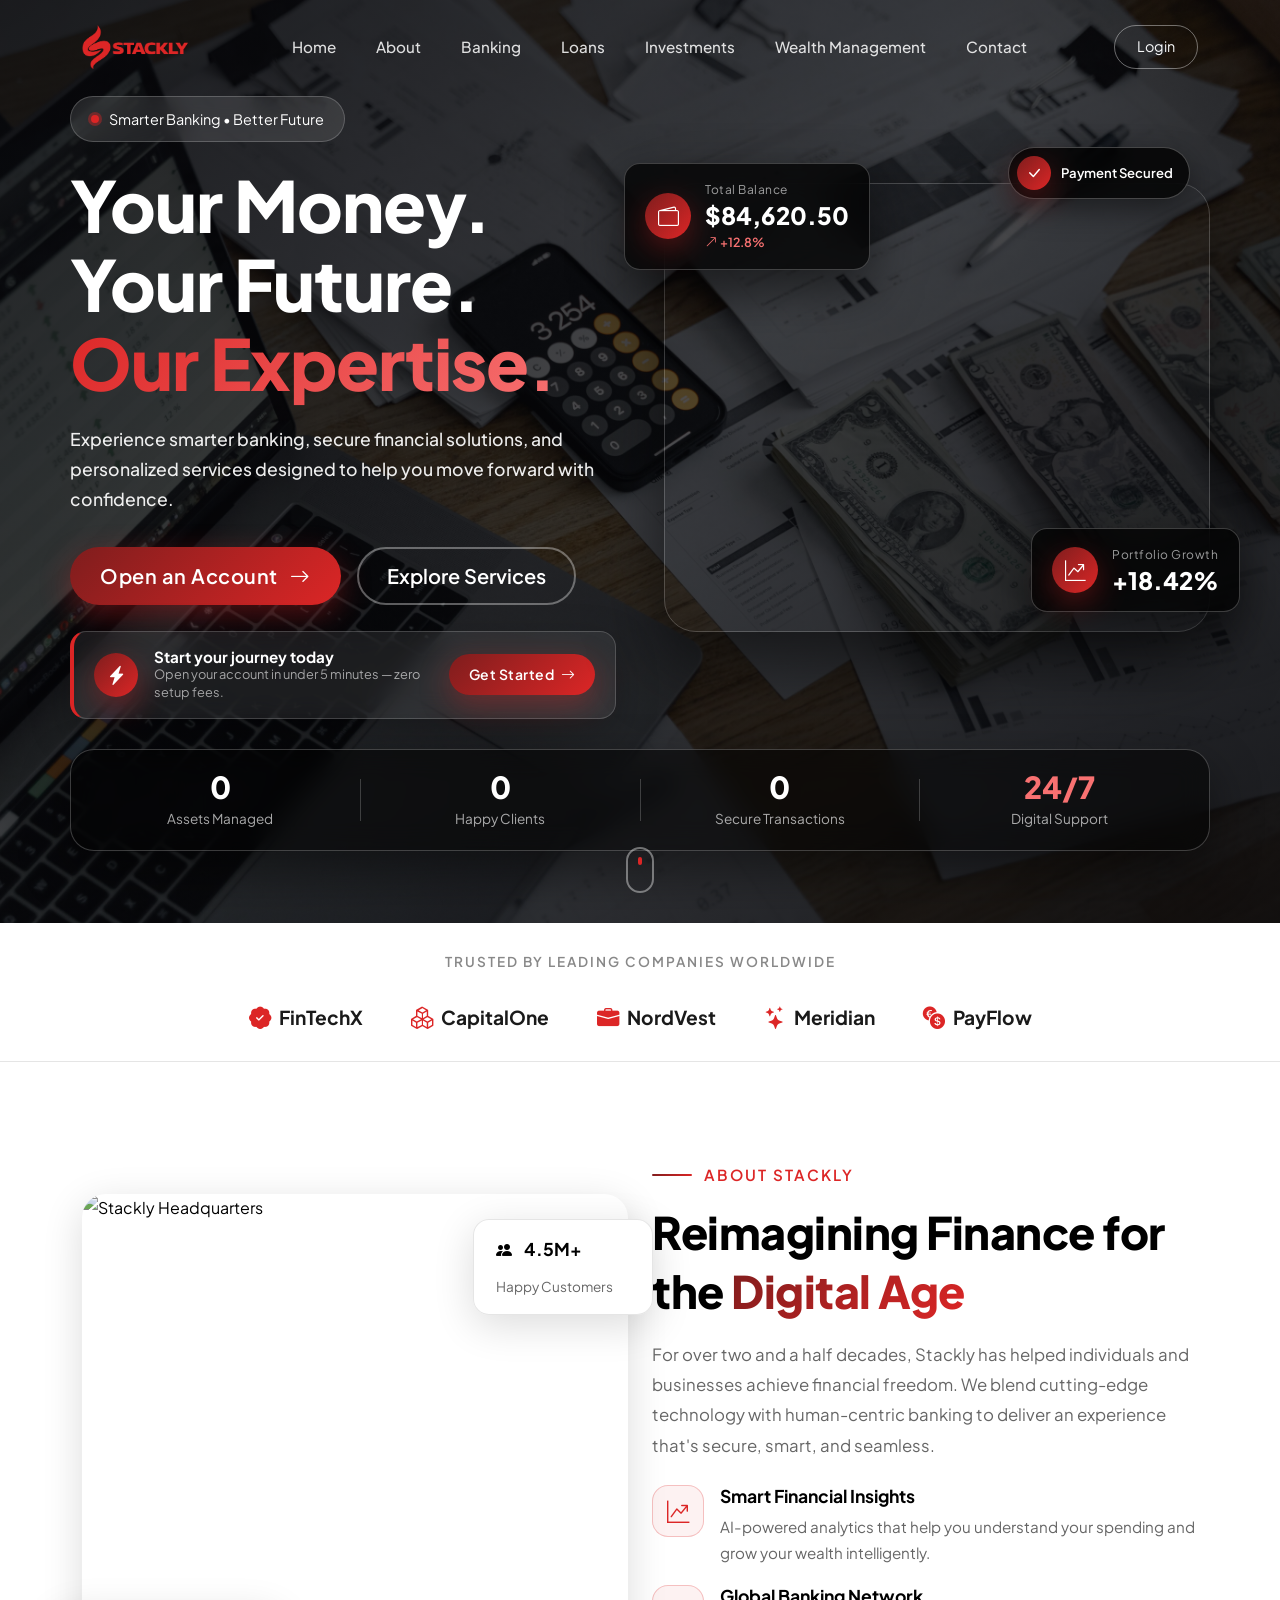
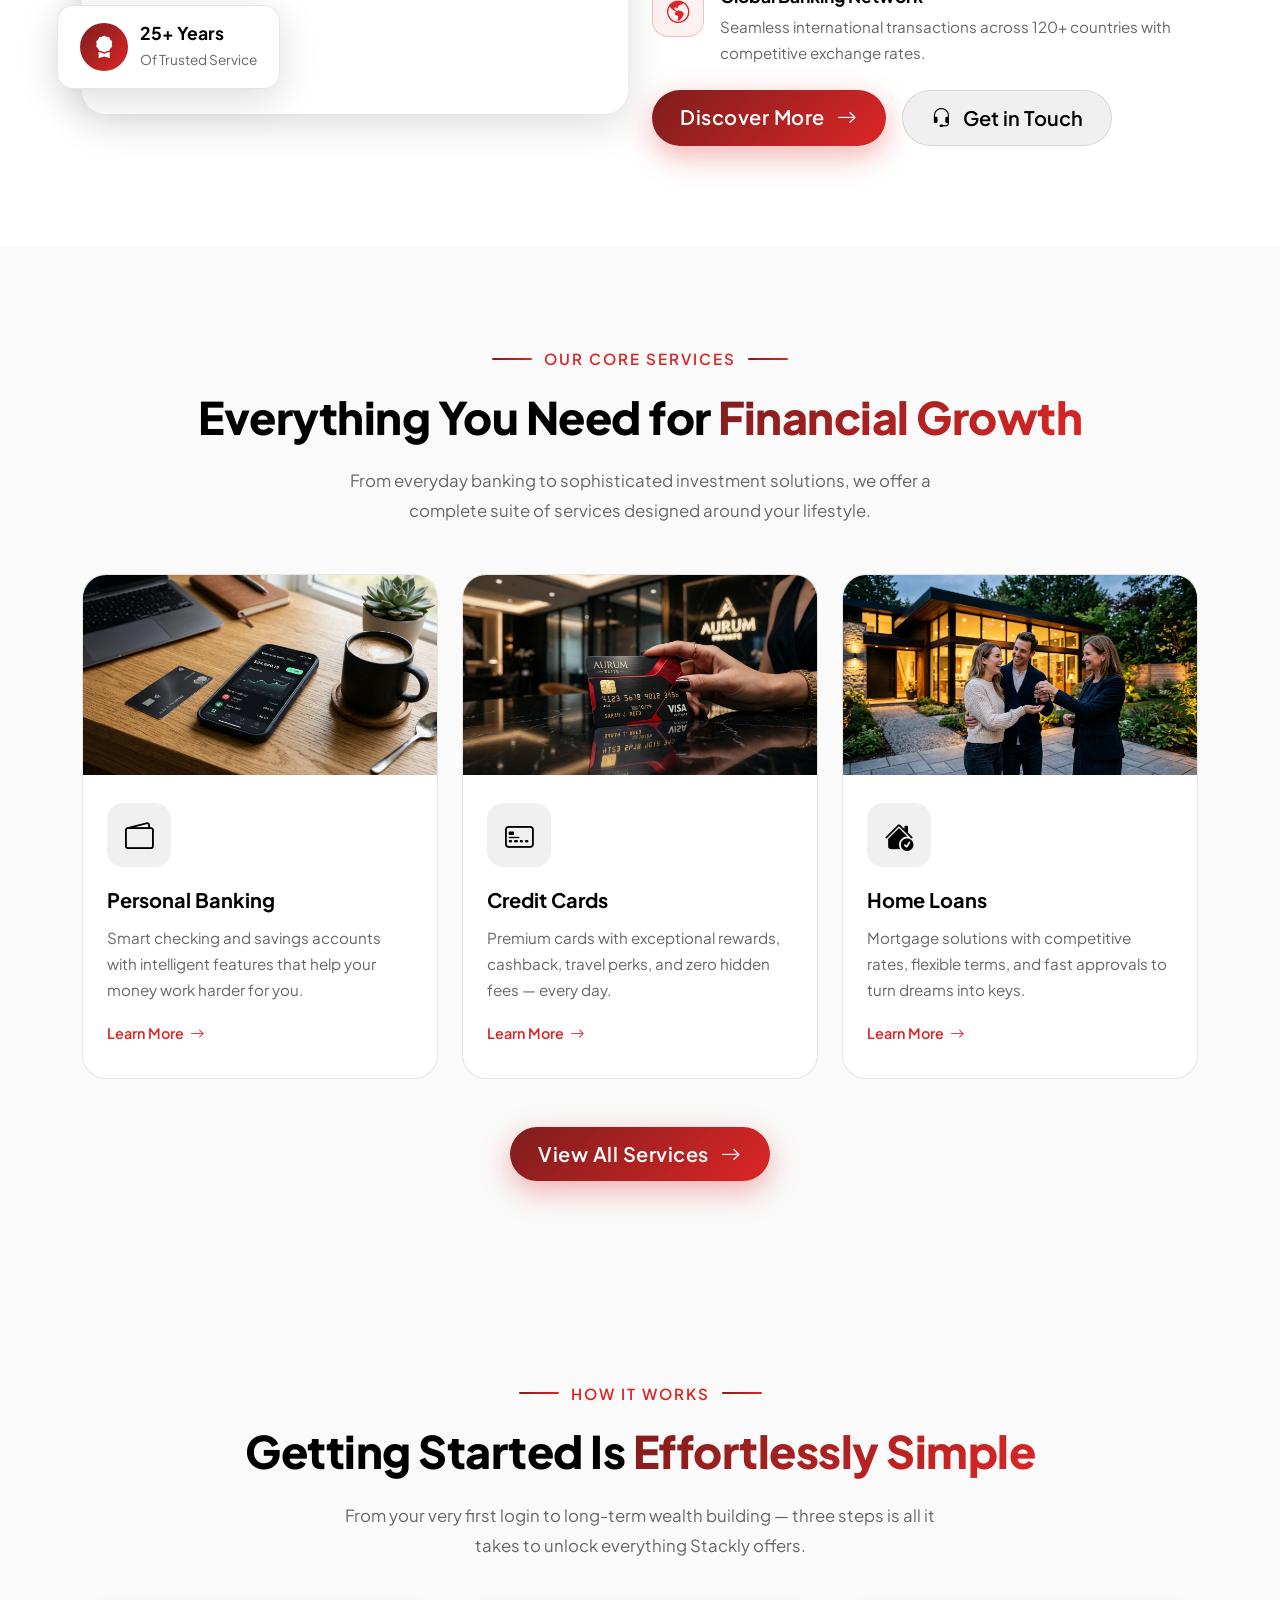
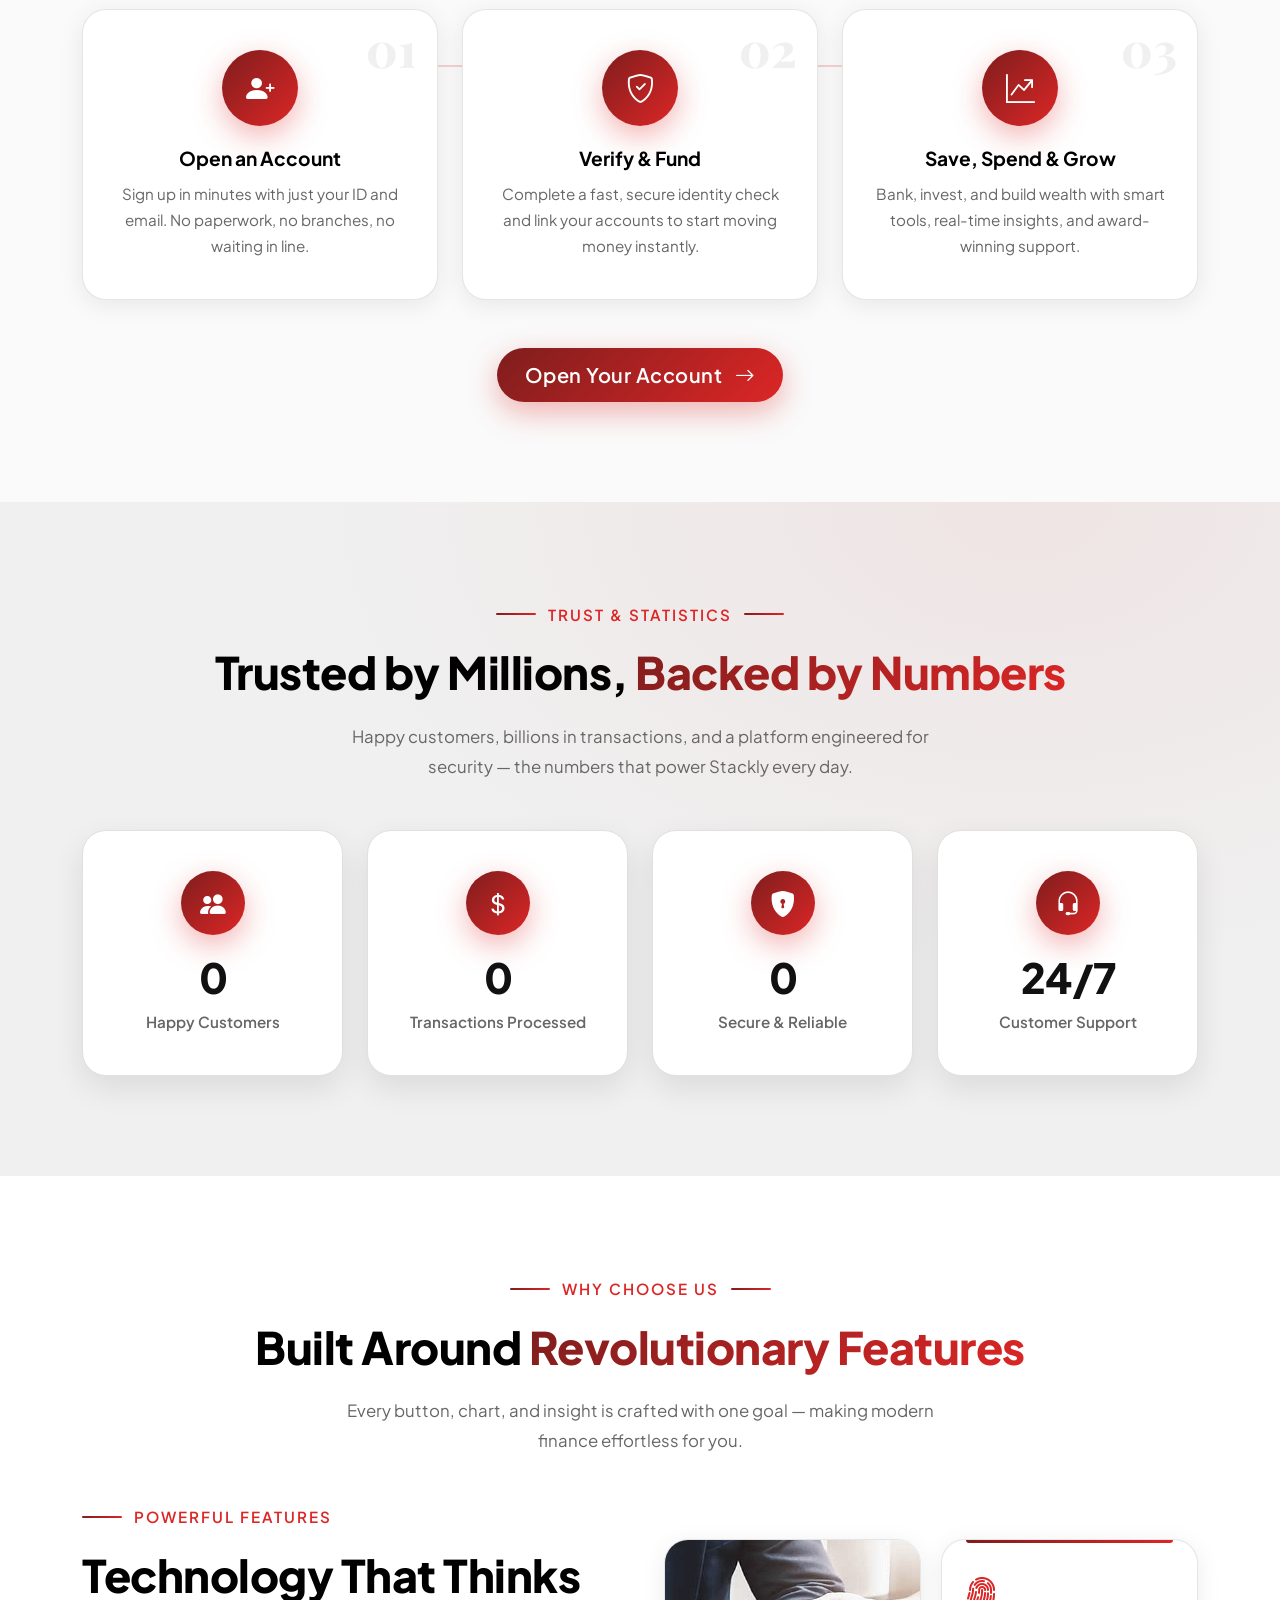
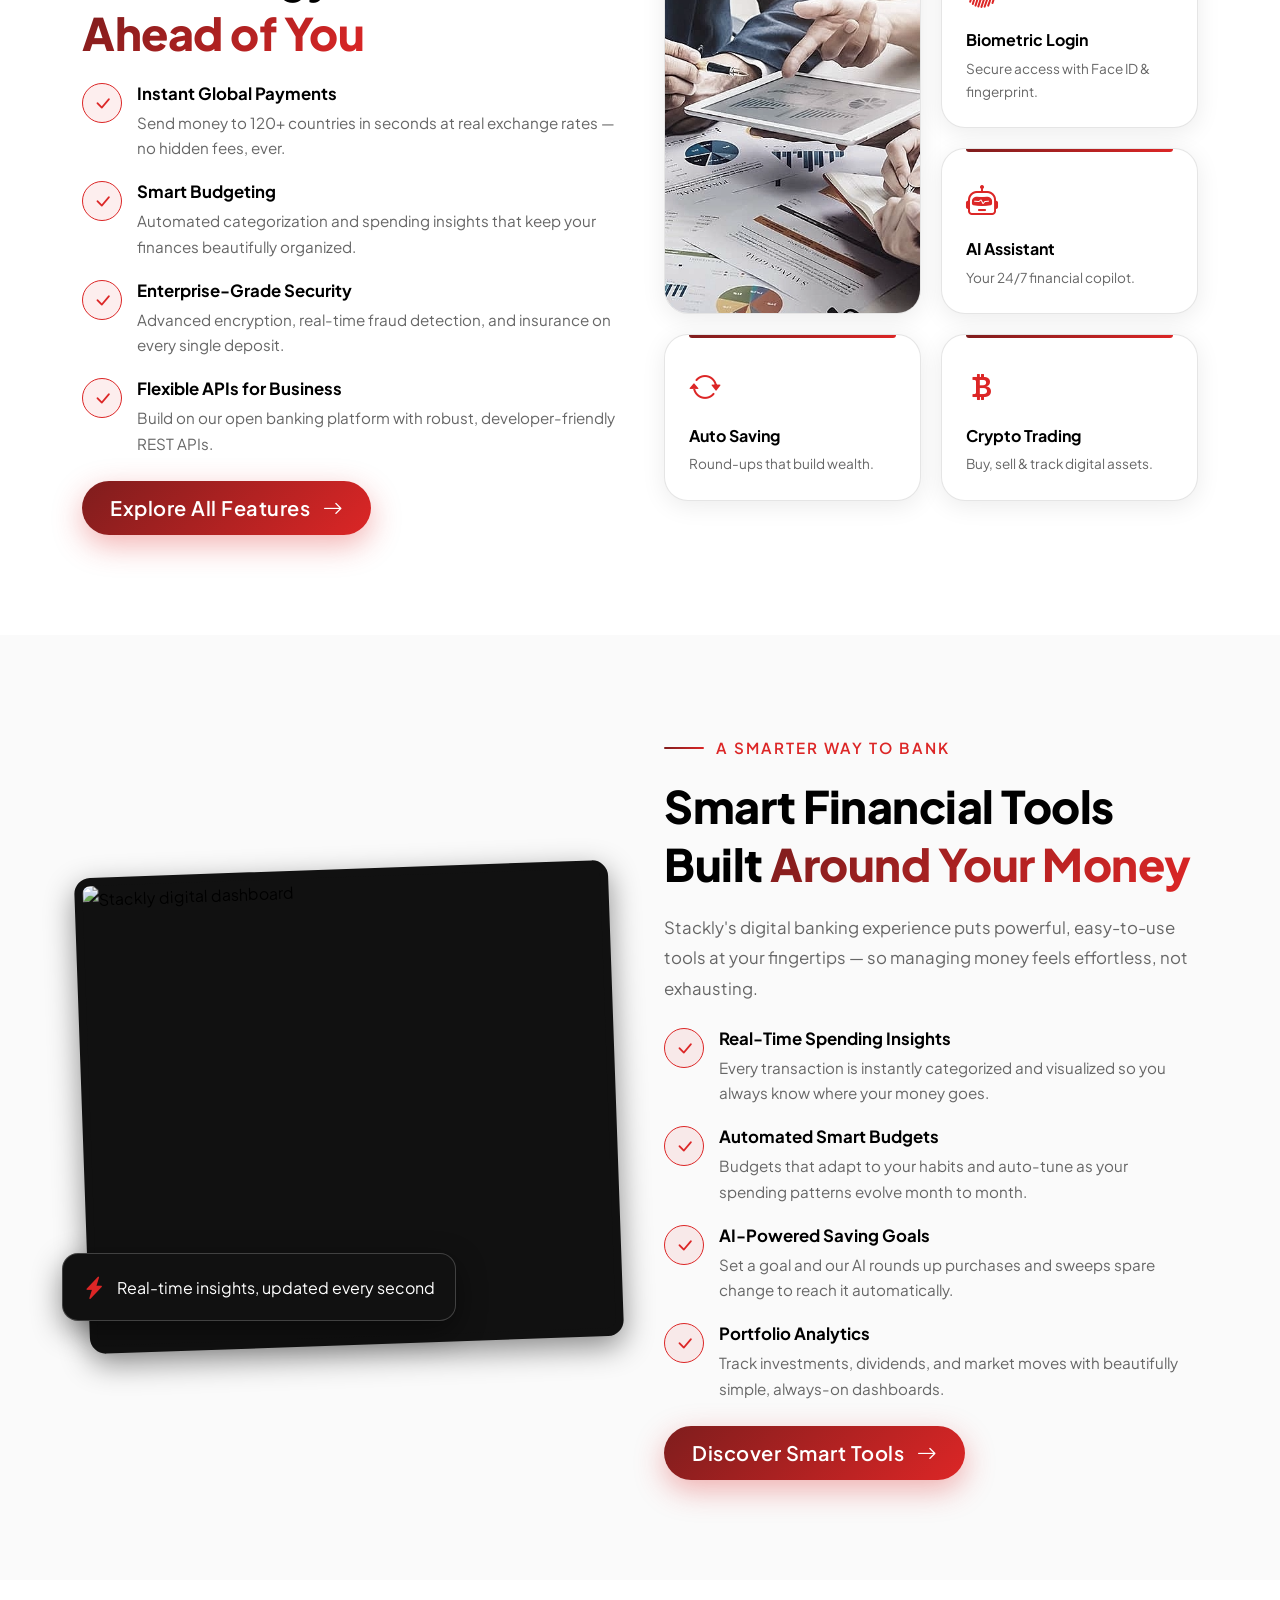
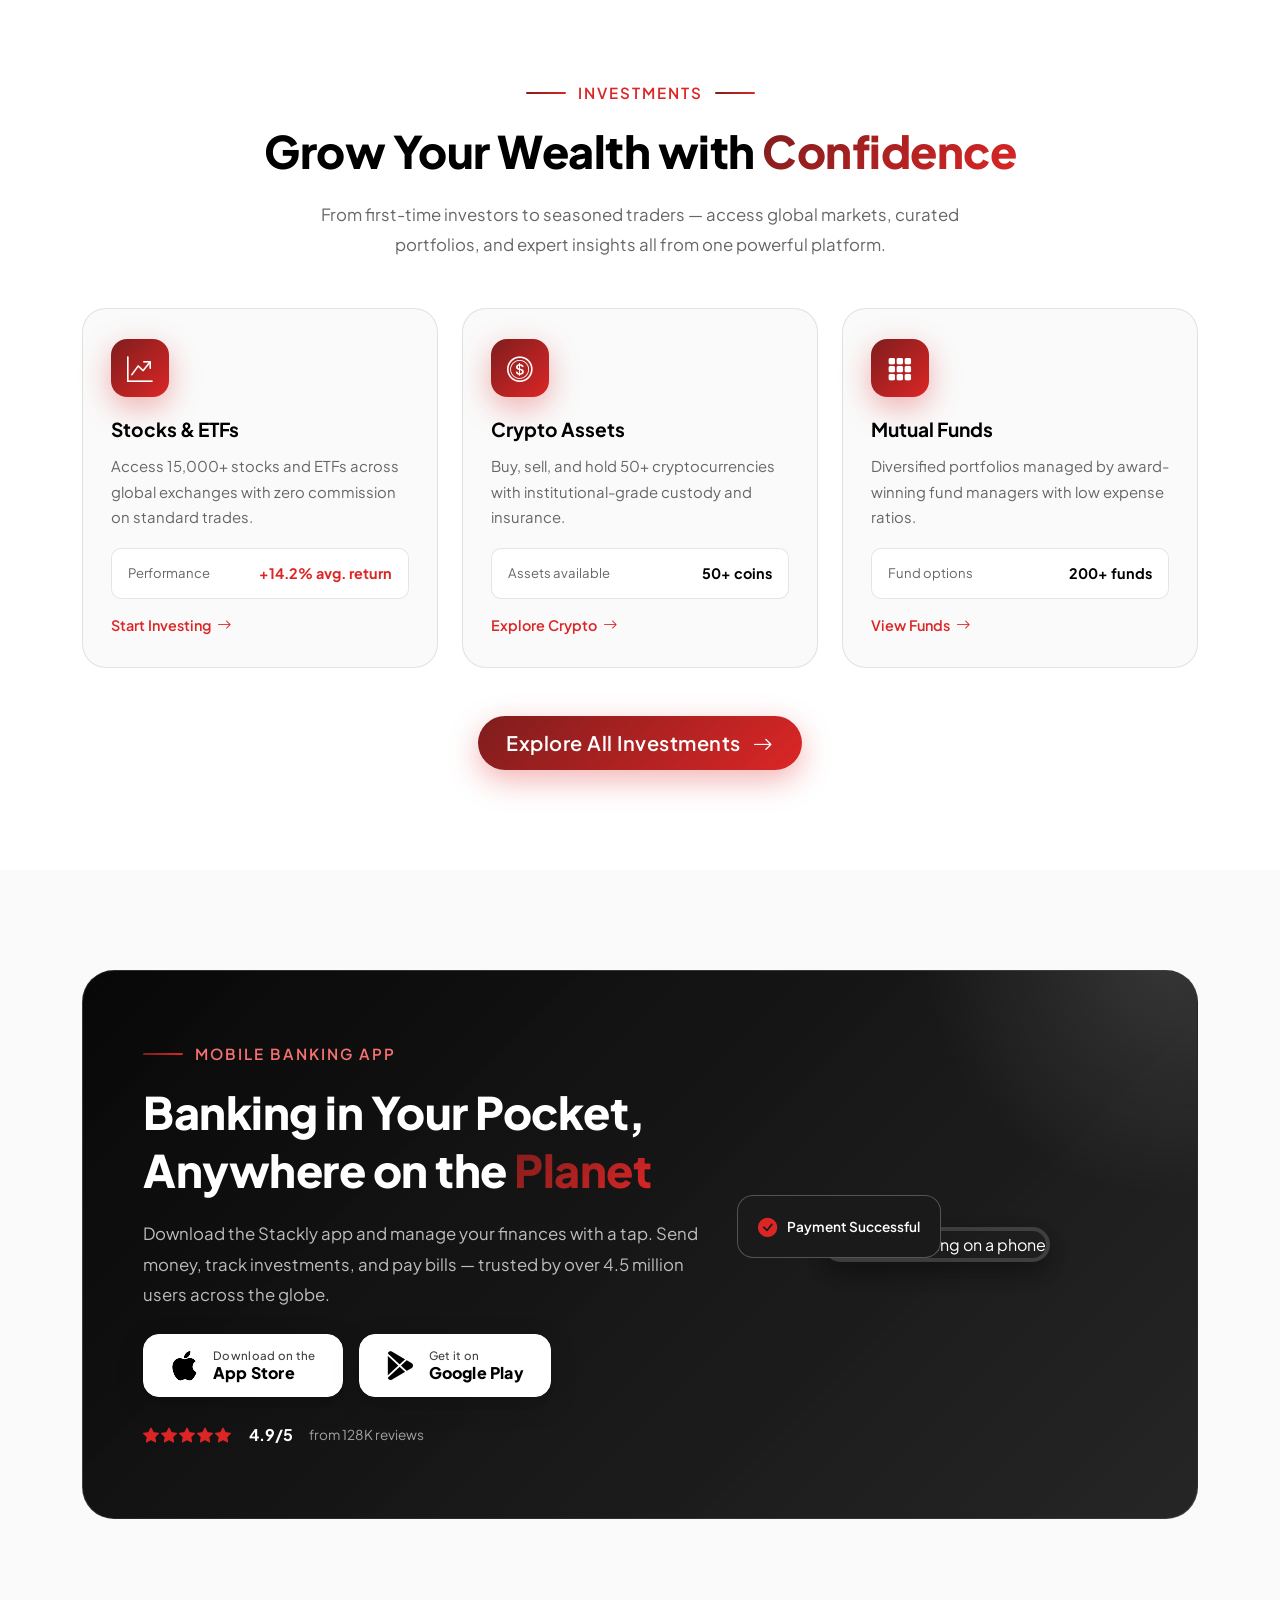
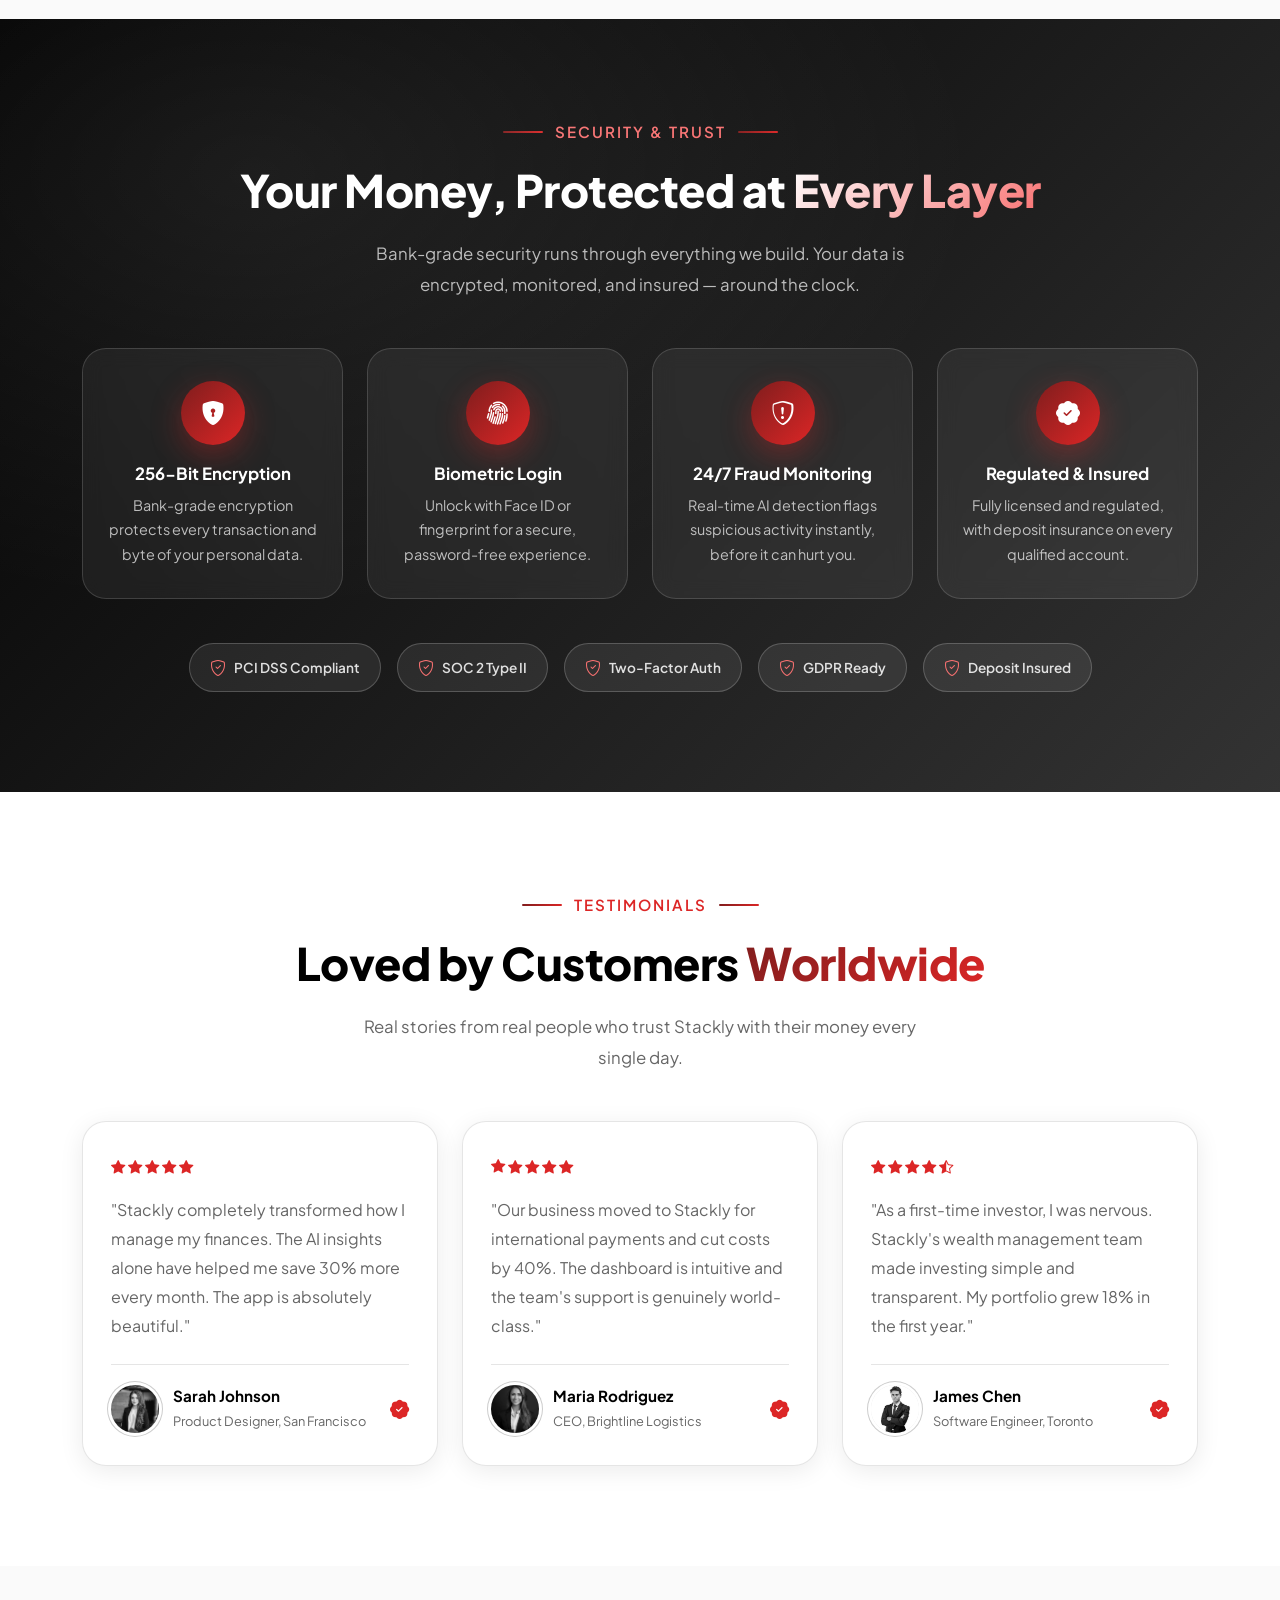
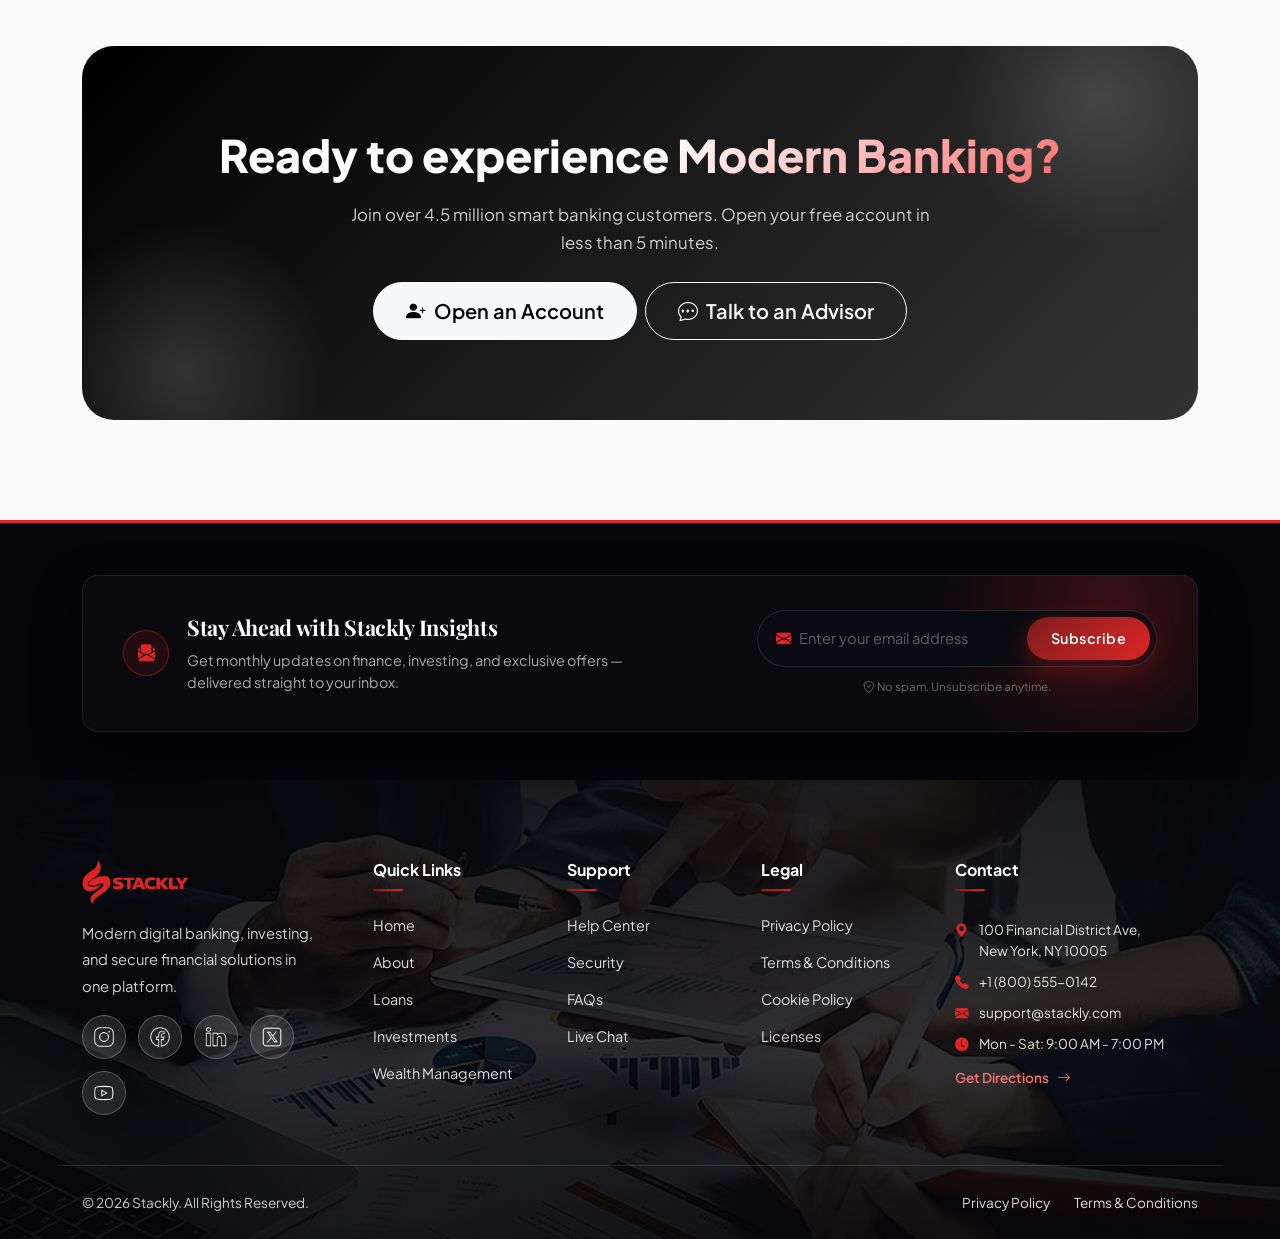
==== commit f63948fb: "Add files via upload" ====
--- a/index.html
+++ b/index.html
@@ -265,26 +265,41 @@
             <div class="row g-4">
                 <div class="col-md-6 col-lg-4" data-aos="fade-up" data-aos-delay="0">
                     <div class="service-card">
-                        <div class="service-icon"><i class="bi bi-wallet2"></i></div>
-                        <h4>Personal Banking</h4>
-                        <p>Smart checking and savings accounts with intelligent features that help your money work harder for you.</p>
-                        <a href="404.html" class="service-link">Learn More <i class="bi bi-arrow-right"></i></a>
+                        <div class="service-img-container">
+                            <img src="images/services/service-personal.webp" alt="Personal Banking" class="service-img" loading="lazy">
+                        </div>
+                        <div class="service-card-body">
+                            <div class="service-icon"><i class="bi bi-wallet2"></i></div>
+                            <h4>Personal Banking</h4>
+                            <p>Smart checking and savings accounts with intelligent features that help your money work harder for you.</p>
+                            <a href="404.html" class="service-link">Learn More <i class="bi bi-arrow-right"></i></a>
+                        </div>
                     </div>
                 </div>
                 <div class="col-md-6 col-lg-4" data-aos="fade-up" data-aos-delay="100">
                     <div class="service-card">
-                        <div class="service-icon"><i class="bi bi-credit-card-2-front"></i></div>
-                        <h4>Credit Cards</h4>
-                        <p>Premium cards with exceptional rewards, cashback, travel perks, and zero hidden fees — every day.</p>
-                        <a href="404.html" class="service-link">Learn More <i class="bi bi-arrow-right"></i></a>
+                        <div class="service-img-container">
+                            <img src="images/services/service-cards.webp" alt="Credit Cards" class="service-img" loading="lazy">
+                        </div>
+                        <div class="service-card-body">
+                            <div class="service-icon"><i class="bi bi-credit-card-2-front"></i></div>
+                            <h4>Credit Cards</h4>
+                            <p>Premium cards with exceptional rewards, cashback, travel perks, and zero hidden fees — every day.</p>
+                            <a href="404.html" class="service-link">Learn More <i class="bi bi-arrow-right"></i></a>
+                        </div>
                     </div>
                 </div>
                 <div class="col-md-6 col-lg-4" data-aos="fade-up" data-aos-delay="200">
                     <div class="service-card">
-                        <div class="service-icon"><i class="bi bi-house-check-fill"></i></div>
-                        <h4>Home Loans</h4>
-                        <p>Mortgage solutions with competitive rates, flexible terms, and fast approvals to turn dreams into keys.</p>
-                        <a href="404.html" class="service-link">Learn More <i class="bi bi-arrow-right"></i></a>
+                        <div class="service-img-container">
+                            <img src="images/services/service-loans.webp" alt="Home Loans" class="service-img" loading="lazy">
+                        </div>
+                        <div class="service-card-body">
+                            <div class="service-icon"><i class="bi bi-house-check-fill"></i></div>
+                            <h4>Home Loans</h4>
+                            <p>Mortgage solutions with competitive rates, flexible terms, and fast approvals to turn dreams into keys.</p>
+                            <a href="404.html" class="service-link">Learn More <i class="bi bi-arrow-right"></i></a>
+                        </div>
                     </div>
                 </div>
             </div>
